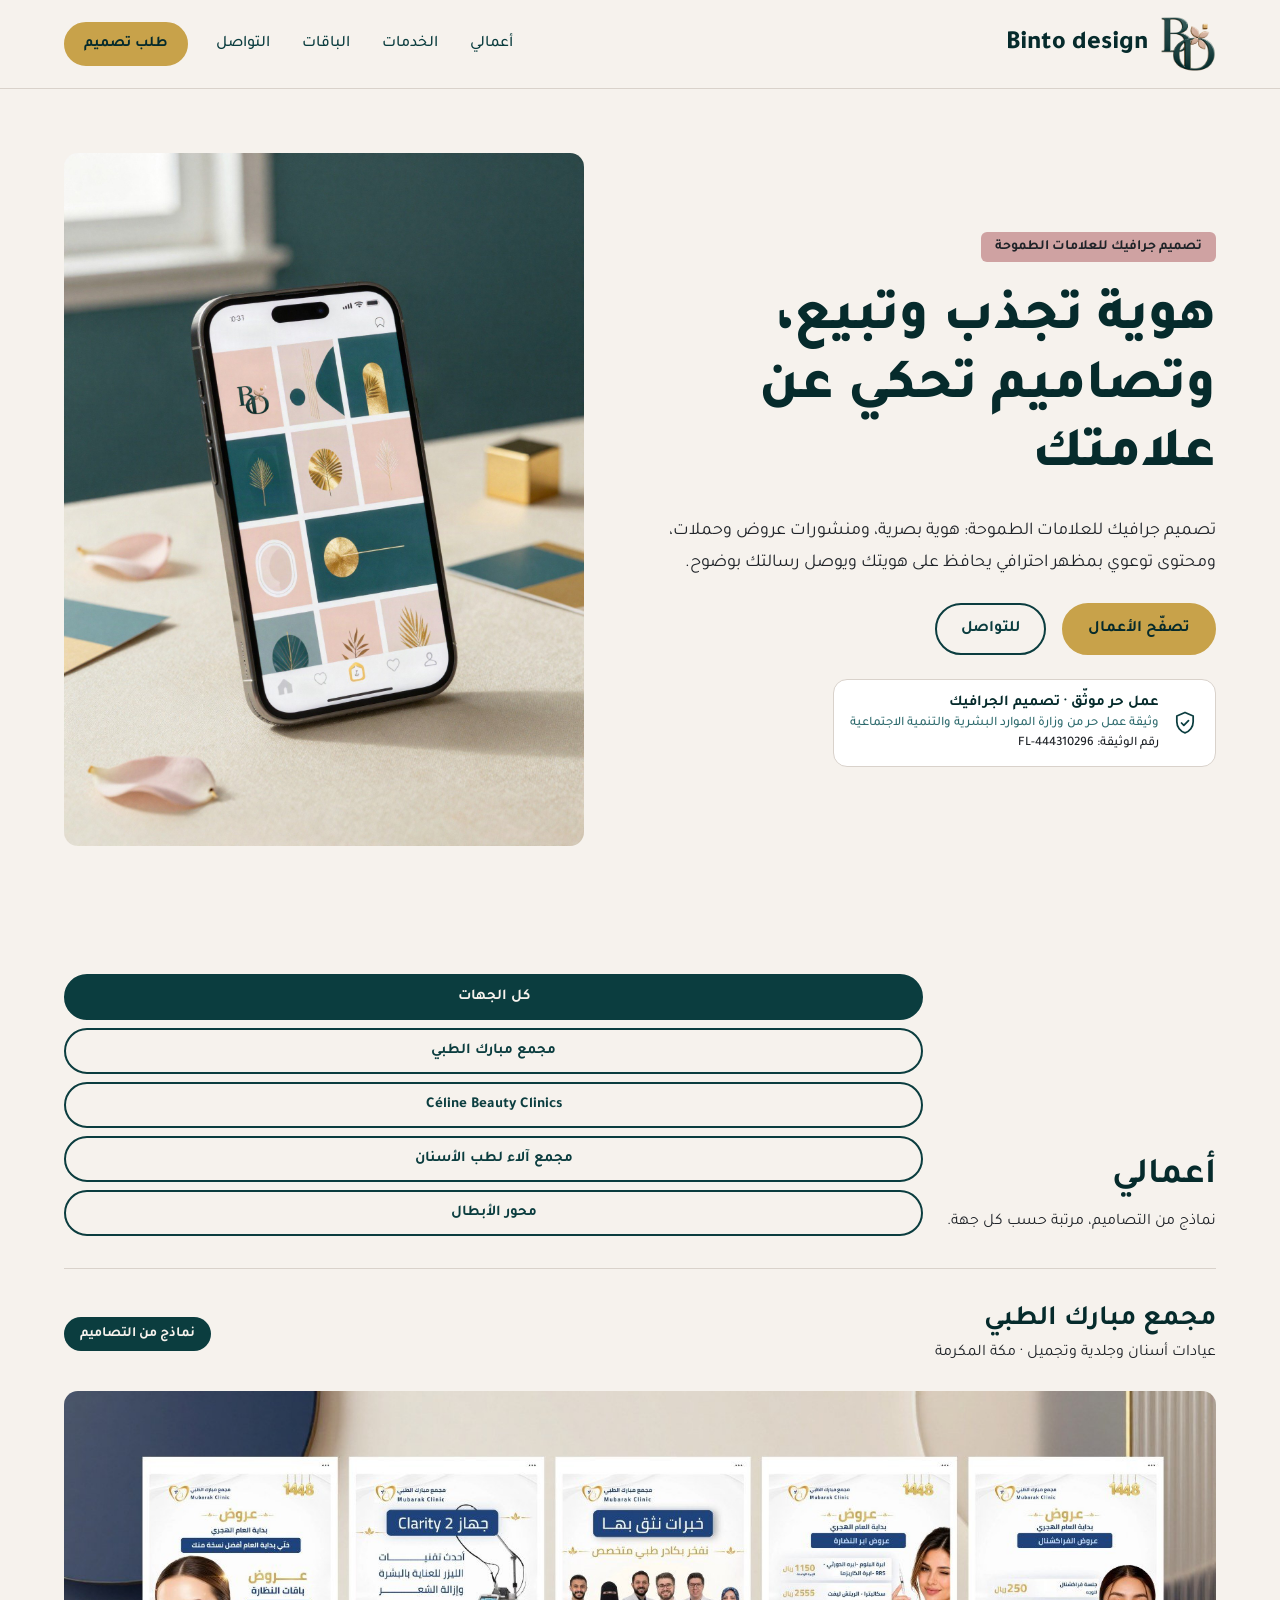
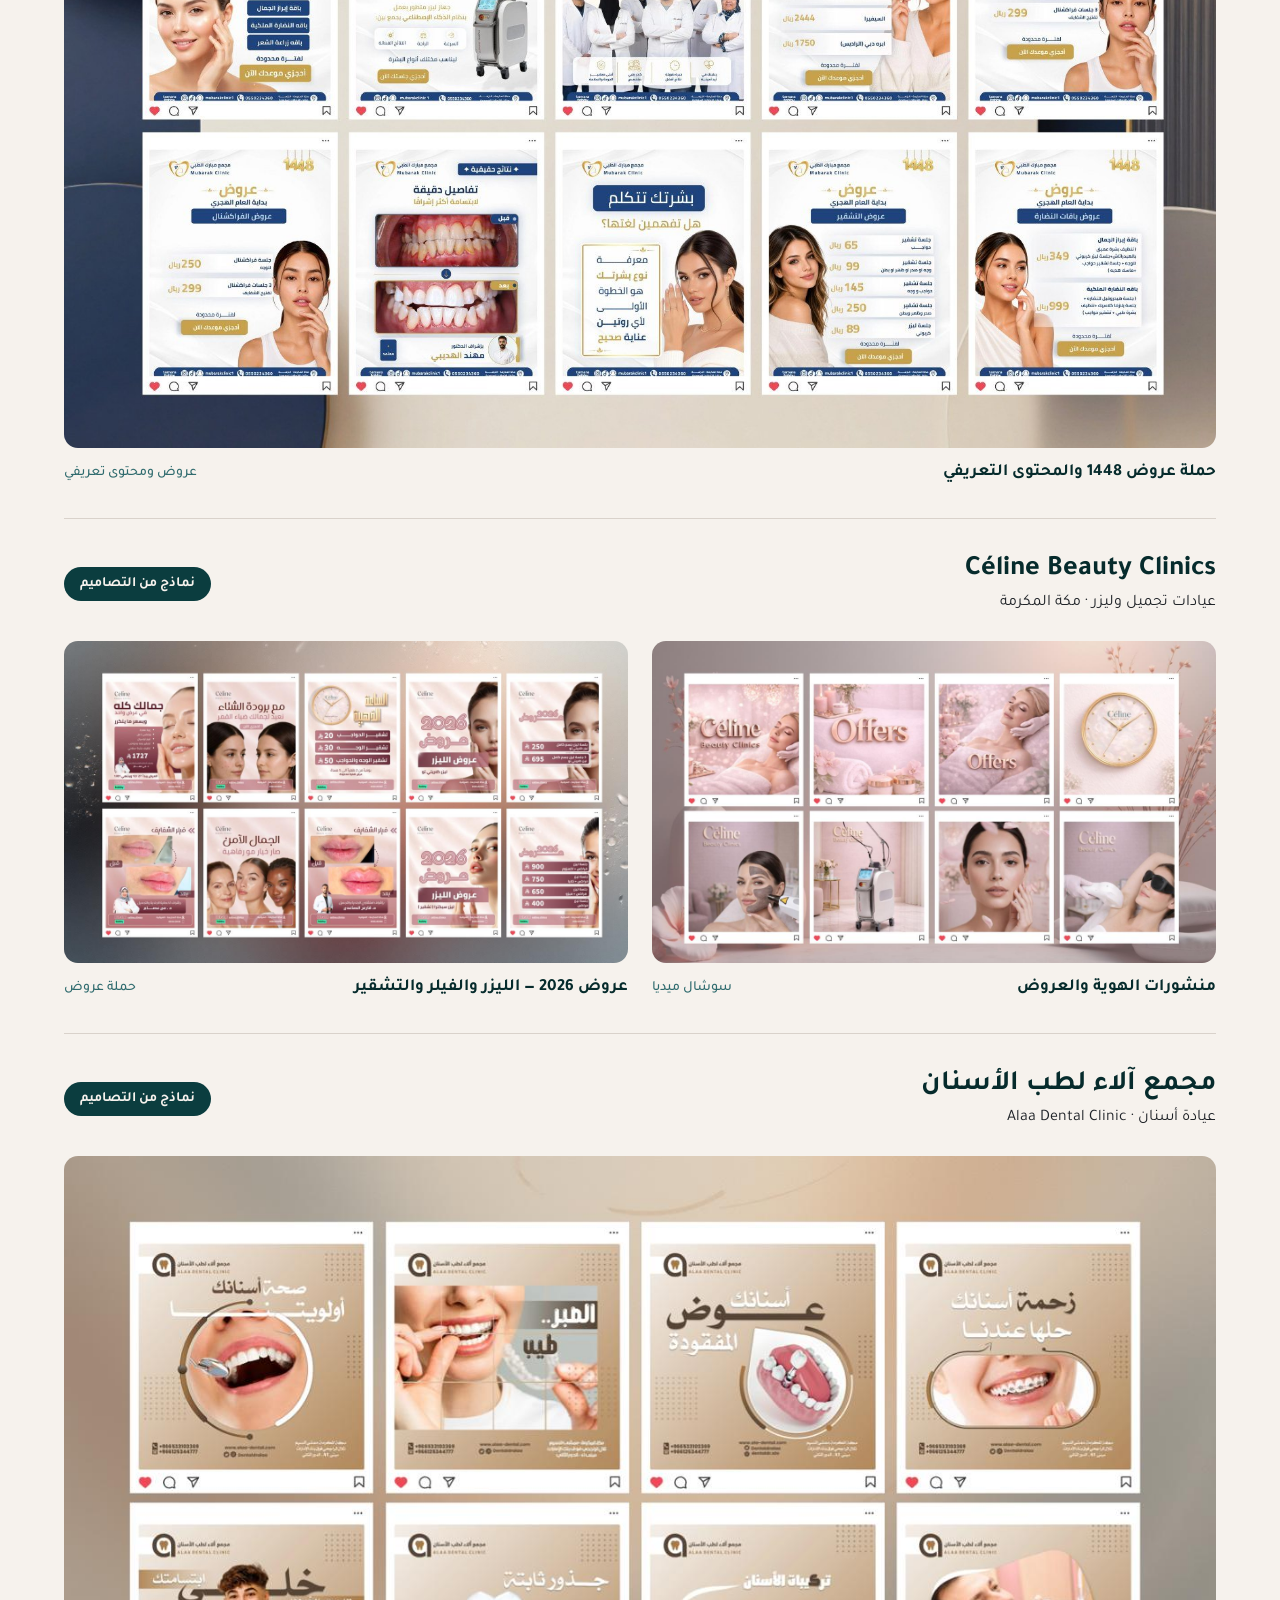
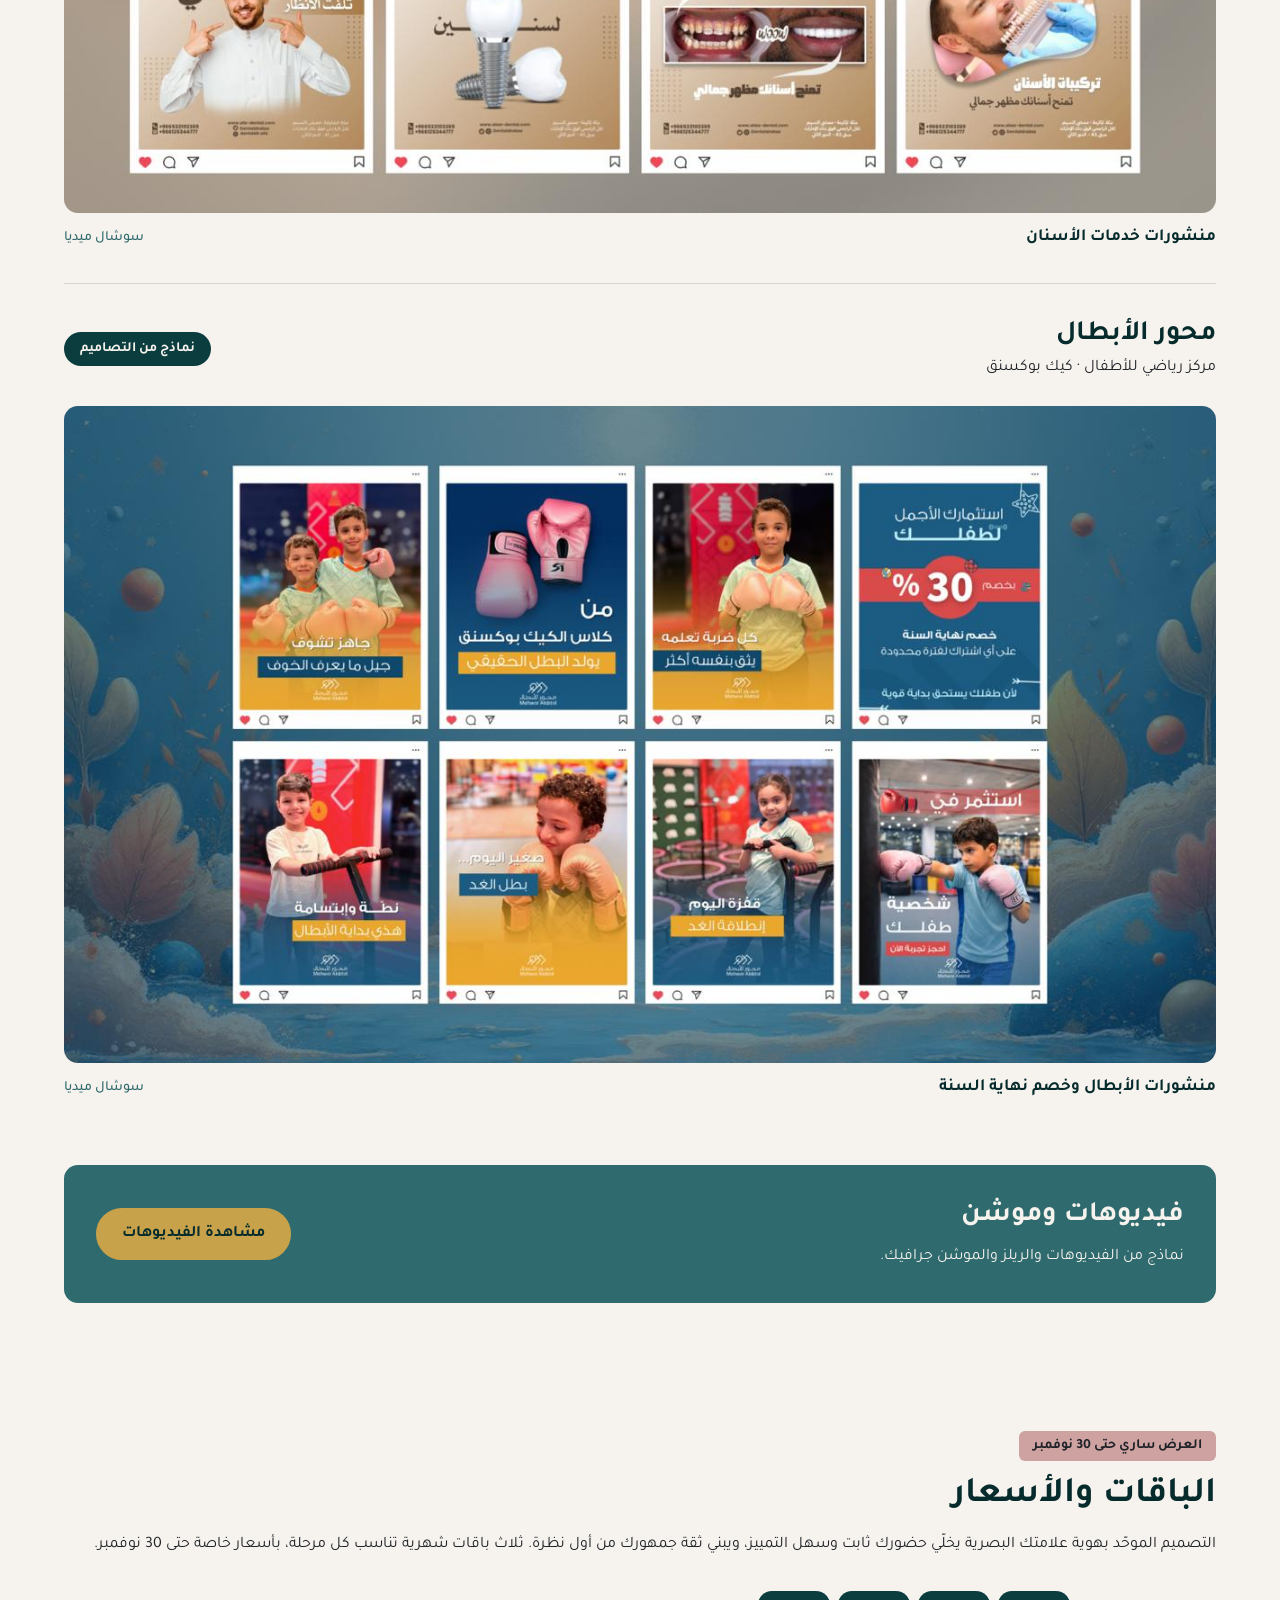
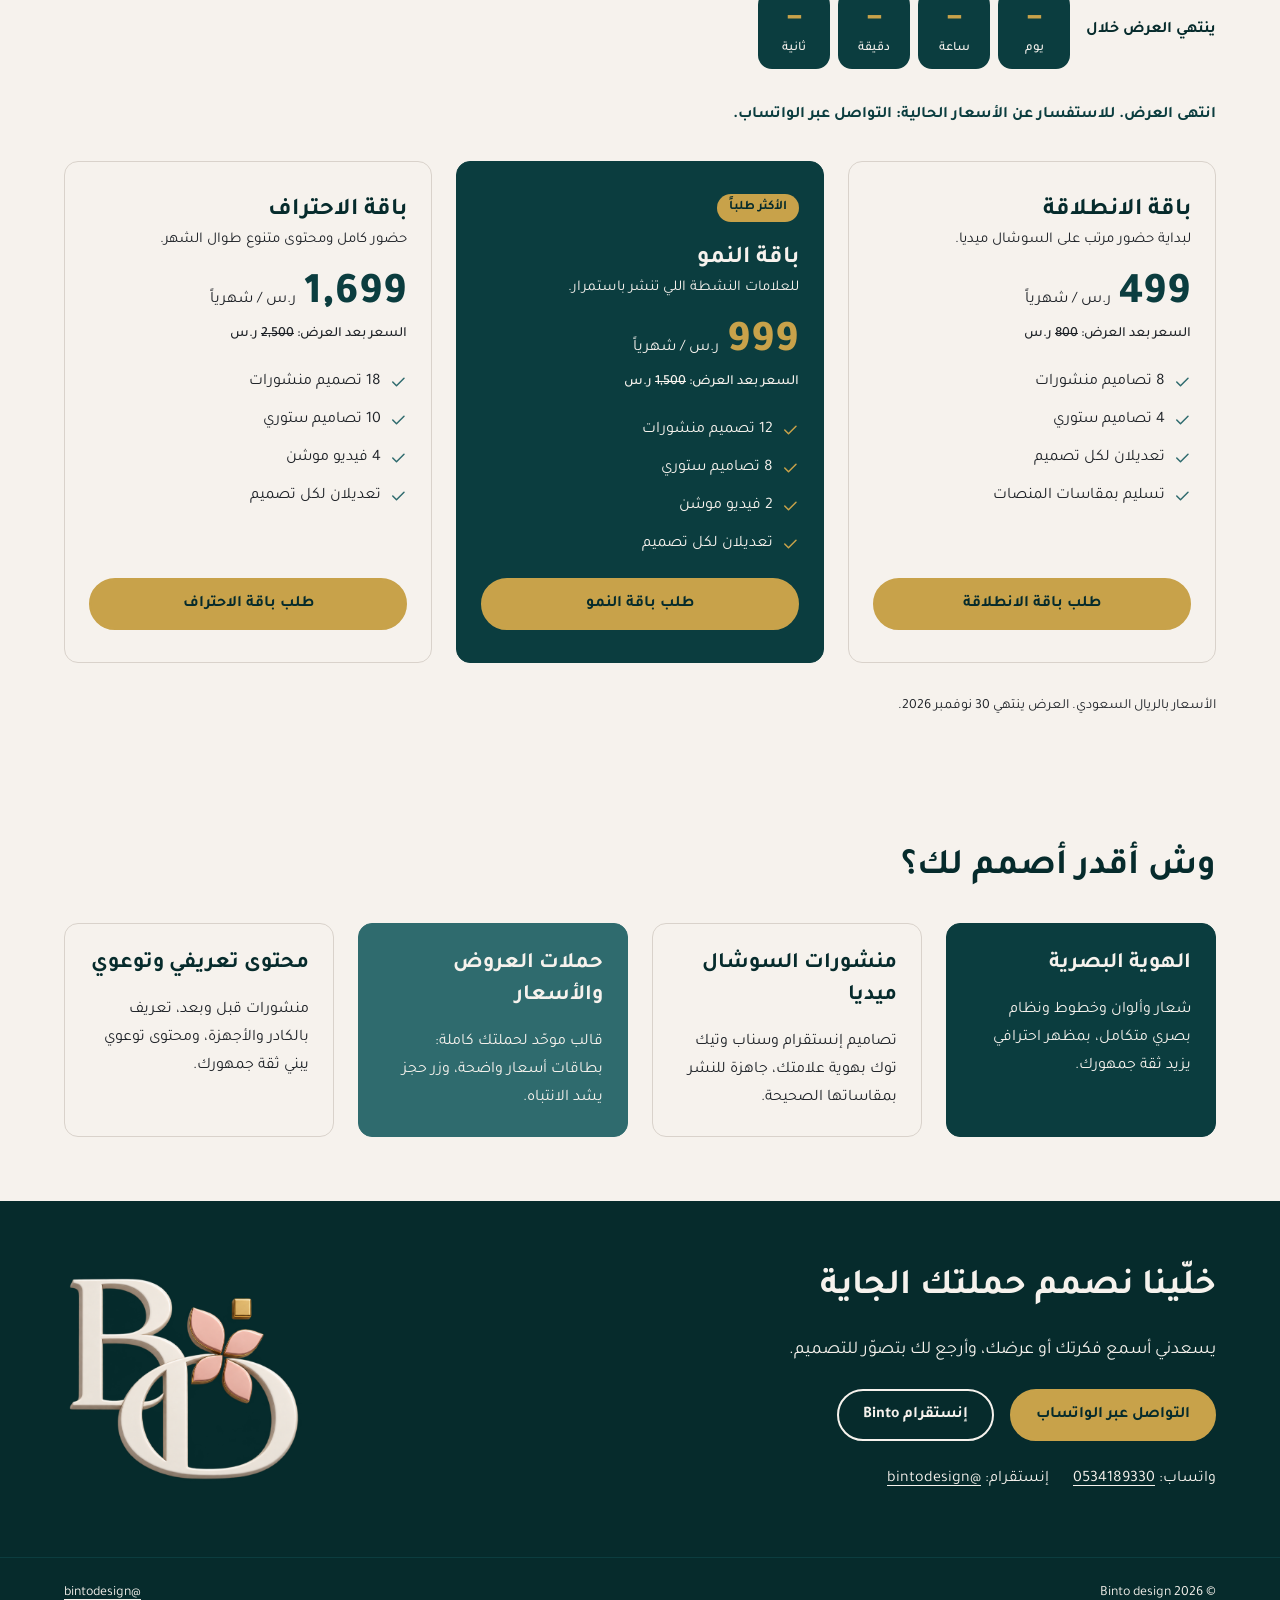
==== index.html @ 08f7d1f4 "SEO: robots.txt, sitemap.xml, structured business data Co-Authored-By: Claude Opus 5.5 <noreply@anth" ====
<!doctype html>
<html lang="ar" dir="rtl">
<head>
<meta charset="utf-8">
<meta name="viewport" content="width=device-width, initial-scale=1">
<title>Binto design — تصميم جرافيك للعلامات الطموحة</title>
<meta name="description" content="Binto design: هوية بصرية، منشورات سوشال ميديا، حملات عروض وفيديو موشن للعلامات الطموحة. باقات شهرية بأسعار خاصة.">
<meta property="og:title" content="Binto design — تصميم جرافيك للعلامات الطموحة">
<meta property="og:description" content="هوية تجذب وتبيع، وتصاميم تحكي عن علامتك.">
<meta property="og:image" content="https://bintodesign.netlify.app/images/hero.jpg">
<meta property="og:url" content="https://bintodesign.netlify.app/">
<meta name="twitter:card" content="summary_large_image">
<link rel="canonical" href="https://bintodesign.netlify.app/">
<meta property="og:type" content="website">
<meta name="theme-color" content="#0b3d3f">
<link rel="icon" type="image/png" href="images/favicon.png">
<link rel="preload" href="fonts/Tajawal-Bold.ttf" as="font" type="font/ttf" crossorigin>
<link rel="stylesheet" href="css/style.css">
<script type="application/ld+json">
{
  "@context": "https://schema.org",
  "@type": "ProfessionalService",
  "name": "Binto design",
  "description": "تصميم جرافيك للعلامات الطموحة: هوية بصرية، منشورات سوشال ميديا، حملات عروض وفيديو موشن.",
  "url": "https://bintodesign.netlify.app/",
  "logo": "https://bintodesign.netlify.app/images/logo-dark.png",
  "image": "https://bintodesign.netlify.app/images/hero.jpg",
  "telephone": "+966534189330",
  "areaServed": "SA",
  "sameAs": ["https://www.instagram.com/bintodesign/"]
}
</script>
<!-- Google Analytics -->
<script async src="https://www.googletagmanager.com/gtag/js?id=G-868R70M59M"></script>
<script>
  window.dataLayer = window.dataLayer || [];
  function gtag(){dataLayer.push(arguments);}
  gtag('js', new Date());
  gtag('config', 'G-868R70M59M');
</script>

</head>
<body>

<header class="header">
  <div class="wrap">
    <a class="brand" href="#top">
      <img src="images/logo-dark.png" alt="شعار Binto" width="56" height="56">
      <span>Binto design</span>
    </a>
    <nav class="nav" aria-label="القائمة الرئيسية">
      <a href="#work">أعمالي</a>
      <a href="#services">الخدمات</a>
      <a href="#packages">الباقات</a>
      <a href="#contact">التواصل</a>
      <a class="btn btn--gold btn--sm" href="#contact">طلب تصميم</a>
    </nav>
  </div>
</header>

<main>
  <section id="top" class="wrap hero">
    <div class="hero__text">
      <span class="chip">تصميم جرافيك للعلامات الطموحة</span>
      <h1>هوية تجذب وتبيع، وتصاميم تحكي عن علامتك</h1>
      <p>تصميم جرافيك للعلامات الطموحة: هوية بصرية، ومنشورات عروض وحملات، ومحتوى توعوي بمظهر احترافي يحافظ على هويتك ويوصل رسالتك بوضوح.</p>
      <div class="actions">
        <a class="btn btn--gold" href="#work">تصفّح الأعمال</a>
        <a class="btn btn--outline" href="#contact">للتواصل</a>
      </div>
      <div class="trust">
        <svg width="28" height="28" viewBox="0 0 24 24" fill="none" stroke="#0b3d3f" stroke-width="1.5" stroke-linecap="round" stroke-linejoin="round" aria-hidden="true"><path d="M12 3l7 3v5c0 4.5-3 8.3-7 9.5C8 19.3 5 15.5 5 11V6l7-3z"/><path d="M9 12l2 2 4-4"/></svg>
        <div>
          <strong>عمل حر موثّق · تصميم الجرافيك</strong>
          <small>وثيقة عمل حر من وزارة الموارد البشرية والتنمية الاجتماعية</small>
          <small class="ink">رقم الوثيقة: <span dir="ltr">FL-444310296</span></small>
        </div>
      </div>
    </div>
    <img class="hero__img" src="images/hero.jpg" alt="جوال يعرض شعار Binto وشبكة منشورات بألوان الهوية على طاولة كريمية مع بتلات وردية ومكعب ذهبي" width="1536" height="2048">
  </section>

  <section id="work" class="wrap section">
    <div class="work-head">
      <div>
        <h2 class="h2">أعمالي</h2>
        <p>نماذج من التصاميم، مرتبة حسب كل جهة.</p>
      </div>
      <div class="filters" role="group" aria-label="تصفية حسب الجهة">
        <button type="button" class="pill" data-filter="all" aria-pressed="true">كل الجهات</button>
        <button type="button" class="pill" data-filter="mubarak" aria-pressed="false">مجمع مبارك الطبي</button>
        <button type="button" class="pill" data-filter="celine" aria-pressed="false">Céline Beauty Clinics</button>
        <button type="button" class="pill" data-filter="alaa" aria-pressed="false">مجمع آلاء لطب الأسنان</button>
        <button type="button" class="pill" data-filter="mehwar" aria-pressed="false">محور الأبطال</button>
      </div>
    </div>

    <article class="client" data-client="mubarak">
      <div class="client__head">
        <div><h3>مجمع مبارك الطبي</h3><span>عيادات أسنان وجلدية وتجميل · مكة المكرمة</span></div>
        <span class="badge">نماذج من التصاميم</span>
      </div>
      <div class="boards">
        <figure><img src="images/work-mubarak.jpg" alt="حملة عروض 1448 والمحتوى التعريفي لمجمع مبارك الطبي" loading="lazy" width="1700" height="970"><figcaption><strong>حملة عروض 1448 والمحتوى التعريفي</strong><span>عروض ومحتوى تعريفي</span></figcaption></figure>
      </div>
    </article>

    <article class="client" data-client="celine">
      <div class="client__head">
        <div><h3>Céline Beauty Clinics</h3><span>عيادات تجميل وليزر · مكة المكرمة</span></div>
        <span class="badge">نماذج من التصاميم</span>
      </div>
      <div class="boards">
        <figure><img src="images/work-celine-brand.jpg" alt="منشورات الهوية والعروض لعيادات Céline" loading="lazy" width="1280" height="730"><figcaption><strong>منشورات الهوية والعروض</strong><span>سوشال ميديا</span></figcaption></figure>
        <figure><img src="images/work-celine-offers.jpg" alt="عروض 2026 لعيادات Céline: الليزر والفيلر والتشقير" loading="lazy" width="1280" height="730"><figcaption><strong>عروض 2026 — الليزر والفيلر والتشقير</strong><span>حملة عروض</span></figcaption></figure>
      </div>
    </article>

    <article class="client" data-client="alaa">
      <div class="client__head">
        <div><h3>مجمع آلاء لطب الأسنان</h3><span>عيادة أسنان · Alaa Dental Clinic</span></div>
        <span class="badge">نماذج من التصاميم</span>
      </div>
      <div class="boards">
        <figure><img src="images/work-alaa.jpg" alt="منشورات خدمات الأسنان لمجمع آلاء" loading="lazy" width="1280" height="730"><figcaption><strong>منشورات خدمات الأسنان</strong><span>سوشال ميديا</span></figcaption></figure>
      </div>
    </article>

    <article class="client" data-client="mehwar">
      <div class="client__head">
        <div><h3>محور الأبطال</h3><span>مركز رياضي للأطفال · كيك بوكسنق</span></div>
        <span class="badge">نماذج من التصاميم</span>
      </div>
      <div class="boards">
        <figure><img src="images/work-mehwar.jpg" alt="منشورات محور الأبطال وخصم نهاية السنة" loading="lazy" width="1280" height="730"><figcaption><strong>منشورات الأبطال وخصم نهاية السنة</strong><span>سوشال ميديا</span></figcaption></figure>
      </div>
    </article>
  </section>

  <section id="videos" class="wrap" style="padding-bottom: 64px;">
    <div class="videos on-dark">
      <div>
        <h2>فيديوهات وموشن</h2>
        <p>نماذج من الفيديوهات والريلز والموشن جرافيك.</p>
      </div>
      <a class="btn btn--gold" href="https://drive.google.com/drive/folders/1wZTfzkRVaO_IkWG4Zu9j4FS_bHQN-bGn?usp=sharing" target="_blank" rel="noopener">مشاهدة الفيديوهات</a>
    </div>
  </section>

  <section id="packages" class="wrap section">
    <div style="display: flex; flex-direction: column; gap: 12px;">
      <span class="chip">العرض ساري حتى 30 نوفمبر</span>
      <h2 class="h2">الباقات والأسعار</h2>
      <p>التصميم الموحّد بهوية علامتك البصرية يخلّي حضورك ثابت وسهل التمييز، ويبني ثقة جمهورك من أول نظرة. ثلاث باقات شهرية تناسب كل مرحلة، بأسعار خاصة حتى 30 نوفمبر.</p>
    </div>

    <div class="timer" id="offer-timer" role="timer" aria-label="الوقت المتبقي على نهاية العرض">
      <span>ينتهي العرض خلال</span>
      <div class="timer__boxes">
        <div class="timer__box"><b data-unit="d">–</b><span>يوم</span></div>
        <div class="timer__box"><b data-unit="h">–</b><span>ساعة</span></div>
        <div class="timer__box"><b data-unit="m">–</b><span>دقيقة</span></div>
        <div class="timer__box"><b data-unit="s">–</b><span>ثانية</span></div>
      </div>
    </div>
    <p class="offer-over" id="offer-over" hidden>انتهى العرض. للاستفسار عن الأسعار الحالية: التواصل عبر الواتساب.</p>

    <div class="plans">
      <article class="plan">
        <div><h3>باقة الانطلاقة</h3><p class="plan__desc">لبداية حضور مرتب على السوشال ميديا.</p></div>
        <div>
          <div class="plan__price"><b>499</b><span>ر.س / شهرياً</span></div>
          <span class="plan__after">السعر بعد العرض: <s>800</s> ر.س</span>
        </div>
        <ul>
          <li><svg width="18" height="18" viewBox="0 0 24 24" fill="none" stroke-width="2" stroke-linecap="round" stroke-linejoin="round" aria-hidden="true"><path d="M5 12l5 5L20 7"/></svg><span>8 تصاميم منشورات</span></li>
          <li><svg width="18" height="18" viewBox="0 0 24 24" fill="none" stroke-width="2" stroke-linecap="round" stroke-linejoin="round" aria-hidden="true"><path d="M5 12l5 5L20 7"/></svg><span>4 تصاميم ستوري</span></li>
          <li><svg width="18" height="18" viewBox="0 0 24 24" fill="none" stroke-width="2" stroke-linecap="round" stroke-linejoin="round" aria-hidden="true"><path d="M5 12l5 5L20 7"/></svg><span>تعديلان لكل تصميم</span></li>
          <li><svg width="18" height="18" viewBox="0 0 24 24" fill="none" stroke-width="2" stroke-linecap="round" stroke-linejoin="round" aria-hidden="true"><path d="M5 12l5 5L20 7"/></svg><span>تسليم بمقاسات المنصات</span></li>
        </ul>
        <a class="btn btn--gold" href="https://wa.me/966534189330?text=%D9%85%D8%B1%D8%AD%D8%A8%D8%A7%D9%8B%D8%8C%20%D8%A3%D8%B1%D8%BA%D8%A8%20%D9%81%D9%8A%20%D8%A8%D8%A7%D9%82%D8%A9%20%D8%A7%D9%84%D8%A7%D9%86%D8%B7%D9%84%D8%A7%D9%82%D8%A9%20%D9%85%D9%86%20Binto%20design" target="_blank" rel="noopener">طلب باقة الانطلاقة</a>
      </article>

      <article class="plan plan--featured on-dark">
        <span class="plan__badge">الأكثر طلباً</span>
        <div><h3>باقة النمو</h3><p class="plan__desc">للعلامات النشطة اللي تنشر باستمرار.</p></div>
        <div>
          <div class="plan__price"><b>999</b><span>ر.س / شهرياً</span></div>
          <span class="plan__after">السعر بعد العرض: <s>1,500</s> ر.س</span>
        </div>
        <ul>
          <li><svg width="18" height="18" viewBox="0 0 24 24" fill="none" stroke-width="2" stroke-linecap="round" stroke-linejoin="round" aria-hidden="true"><path d="M5 12l5 5L20 7"/></svg><span>12 تصميم منشورات</span></li>
          <li><svg width="18" height="18" viewBox="0 0 24 24" fill="none" stroke-width="2" stroke-linecap="round" stroke-linejoin="round" aria-hidden="true"><path d="M5 12l5 5L20 7"/></svg><span>8 تصاميم ستوري</span></li>
          <li><svg width="18" height="18" viewBox="0 0 24 24" fill="none" stroke-width="2" stroke-linecap="round" stroke-linejoin="round" aria-hidden="true"><path d="M5 12l5 5L20 7"/></svg><span>2 فيديو موشن</span></li>
          <li><svg width="18" height="18" viewBox="0 0 24 24" fill="none" stroke-width="2" stroke-linecap="round" stroke-linejoin="round" aria-hidden="true"><path d="M5 12l5 5L20 7"/></svg><span>تعديلان لكل تصميم</span></li>
        </ul>
        <a class="btn btn--gold" href="https://wa.me/966534189330?text=%D9%85%D8%B1%D8%AD%D8%A8%D8%A7%D9%8B%D8%8C%20%D8%A3%D8%B1%D8%BA%D8%A8%20%D9%81%D9%8A%20%D8%A8%D8%A7%D9%82%D8%A9%20%D8%A7%D9%84%D9%86%D9%85%D9%88%20%D9%85%D9%86%20Binto%20design" target="_blank" rel="noopener">طلب باقة النمو</a>
      </article>

      <article class="plan">
        <div><h3>باقة الاحتراف</h3><p class="plan__desc">حضور كامل ومحتوى متنوع طوال الشهر.</p></div>
        <div>
          <div class="plan__price"><b>1,699</b><span>ر.س / شهرياً</span></div>
          <span class="plan__after">السعر بعد العرض: <s>2,500</s> ر.س</span>
        </div>
        <ul>
          <li><svg width="18" height="18" viewBox="0 0 24 24" fill="none" stroke-width="2" stroke-linecap="round" stroke-linejoin="round" aria-hidden="true"><path d="M5 12l5 5L20 7"/></svg><span>18 تصميم منشورات</span></li>
          <li><svg width="18" height="18" viewBox="0 0 24 24" fill="none" stroke-width="2" stroke-linecap="round" stroke-linejoin="round" aria-hidden="true"><path d="M5 12l5 5L20 7"/></svg><span>10 تصاميم ستوري</span></li>
          <li><svg width="18" height="18" viewBox="0 0 24 24" fill="none" stroke-width="2" stroke-linecap="round" stroke-linejoin="round" aria-hidden="true"><path d="M5 12l5 5L20 7"/></svg><span>4 فيديو موشن</span></li>
          <li><svg width="18" height="18" viewBox="0 0 24 24" fill="none" stroke-width="2" stroke-linecap="round" stroke-linejoin="round" aria-hidden="true"><path d="M5 12l5 5L20 7"/></svg><span>تعديلان لكل تصميم</span></li>
        </ul>
        <a class="btn btn--gold" href="https://wa.me/966534189330?text=%D9%85%D8%B1%D8%AD%D8%A8%D8%A7%D9%8B%D8%8C%20%D8%A3%D8%B1%D8%BA%D8%A8%20%D9%81%D9%8A%20%D8%A8%D8%A7%D9%82%D8%A9%20%D8%A7%D9%84%D8%A7%D8%AD%D8%AA%D8%B1%D8%A7%D9%81%20%D9%85%D9%86%20Binto%20design" target="_blank" rel="noopener">طلب باقة الاحتراف</a>
      </article>
    </div>
    <p class="note">الأسعار بالريال السعودي. العرض ينتهي 30 نوفمبر 2026.</p>
  </section>

  <section id="services" class="wrap section">
    <h2 class="h2">وش أقدر أصمم لك؟</h2>
    <div class="services">
      <div class="card card--primary"><h3>الهوية البصرية</h3><p>شعار وألوان وخطوط ونظام بصري متكامل، بمظهر احترافي يزيد ثقة جمهورك.</p></div>
      <div class="card"><h3>منشورات السوشال ميديا</h3><p>تصاميم إنستقرام وسناب وتيك توك بهوية علامتك، جاهزة للنشر بمقاساتها الصحيحة.</p></div>
      <div class="card card--teal"><h3>حملات العروض والأسعار</h3><p>قالب موحّد لحملتك كاملة: بطاقات أسعار واضحة، وزر حجز يشد الانتباه.</p></div>
      <div class="card"><h3>محتوى تعريفي وتوعوي</h3><p>منشورات قبل وبعد، تعريف بالكادر والأجهزة، ومحتوى توعوي يبني ثقة جمهورك.</p></div>
    </div>
  </section>
</main>

<section id="contact" class="contact on-dark">
  <div class="wrap">
    <div class="contact__text">
      <h2 class="h2">خلّينا نصمم حملتك الجاية</h2>
      <p>يسعدني أسمع فكرتك أو عرضك، وأرجع لك بتصوّر للتصميم.</p>
      <div class="actions">
        <a class="btn btn--gold" href="https://wa.me/966534189330" target="_blank" rel="noopener">التواصل عبر الواتساب</a>
        <a class="btn btn--outline" href="https://www.instagram.com/bintodesign/" target="_blank" rel="noopener">إنستقرام Binto</a>
      </div>
      <div class="contact__links">
        <span>واتساب: <a href="https://wa.me/966534189330" dir="ltr">0534189330</a></span>
        <span>إنستقرام: <a href="https://www.instagram.com/bintodesign/">@bintodesign</a></span>
      </div>
    </div>
    <img class="contact__logo" src="images/logo-light.png" alt="شعار Binto" loading="lazy" width="669" height="590">
  </div>
</section>

<footer class="footer">
  <div class="wrap">
    <span>© 2026 Binto design</span>
    <a href="https://www.instagram.com/bintodesign/">@bintodesign</a>
  </div>
</footer>

<script src="js/main.js"></script>
</body>
</html>
---- css/style.css ----
/* Binto design — ألوان وقيم من نظام Binto */
@font-face { font-family: "Tajawal"; src: url("../fonts/Tajawal-Regular.ttf") format("truetype"); font-weight: 400; font-display: swap; }
@font-face { font-family: "Tajawal"; src: url("../fonts/Tajawal-Medium.ttf") format("truetype"); font-weight: 500; font-display: swap; }
@font-face { font-family: "Tajawal"; src: url("../fonts/Tajawal-Bold.ttf") format("truetype"); font-weight: 700; font-display: swap; }
@font-face { font-family: "Tajawal"; src: url("../fonts/Tajawal-ExtraBold.ttf") format("truetype"); font-weight: 800; font-display: swap; }

:root {
  --primary: #0b3d3f;
  --primary-deep: #062b2c;
  --teal-block: #2f6b6e;
  --gold: #c8a24a;
  --blush: #cfa2a2;
  --surface: #f6f2ed;
  --ink: #1f2328;
  --line: #d9d2cb;
  --radius-sm: 6px;
  --radius-md: 14px;
  --radius-pill: 999px;
}

* { box-sizing: border-box; }
html { scroll-behavior: smooth; }
body { margin: 0; background: var(--surface); color: var(--ink); font-family: "Tajawal", system-ui, sans-serif; font-size: 16px; line-height: 28px; }
img { max-width: 100%; height: auto; display: block; }
a { color: var(--primary); }
a:hover { color: var(--primary-deep); }
h1, h2, h3, p { margin: 0; }

.wrap { max-width: 1200px; margin: 0 auto; padding-inline: 24px; }
.section { padding-block: 64px; display: flex; flex-direction: column; gap: 32px; }
.h2 { font-size: 36px; line-height: 46px; font-weight: 700; color: var(--primary-deep); }
.chip { align-self: flex-start; background: var(--blush); color: var(--ink); font-size: 14px; font-weight: 700; line-height: 22px; padding: 4px 14px; border-radius: var(--radius-sm); }

/* أزرار */
.btn { display: inline-flex; align-items: center; justify-content: center; min-height: 48px; padding: 12px 24px; border-radius: var(--radius-pill); border: 2px solid transparent; font-family: inherit; font-size: 16px; line-height: 24px; font-weight: 700; text-decoration: none; cursor: pointer; transition: filter .15s, background-color .15s, color .15s; }
.btn:focus-visible { outline: 2px solid var(--primary); outline-offset: 2px; }
.btn--sm { min-height: 44px; padding: 8px 18px; font-size: 15px; }
.btn--gold { background: var(--gold); color: var(--primary-deep); border-color: var(--gold); }
.btn--gold:hover { filter: brightness(.94); color: var(--primary-deep); }
.btn--outline { background: transparent; color: var(--primary); border-color: var(--primary); }
.btn--outline:hover { background: var(--primary); color: var(--surface); }
.on-dark .btn:focus-visible { outline-color: var(--surface); }
.on-dark .btn--outline { color: var(--surface); border-color: var(--surface); }
.on-dark .btn--outline:hover { background: var(--surface); color: var(--primary); }

/* الهيدر */
.header { border-bottom: 1px solid var(--line); }
.header .wrap { padding-block: 16px; display: flex; flex-wrap: wrap; align-items: center; justify-content: space-between; gap: 16px; }
.brand { display: flex; align-items: center; gap: 12px; text-decoration: none; }
.brand img { height: 56px; width: auto; }
.brand span { font-size: 26px; font-weight: 800; color: var(--primary-deep); }
.nav { display: flex; flex-wrap: wrap; align-items: center; gap: 8px 24px; }
.nav a:not(.btn) { color: var(--primary); text-decoration: none; font-weight: 500; padding: 10px 4px; }
.nav a:not(.btn):hover { text-decoration: underline; text-underline-offset: 6px; }

/* الواجهة */
.hero { padding-block: 64px; display: flex; flex-wrap: wrap; align-items: center; gap: 48px; }
.hero__text { flex: 1 1 440px; min-width: 0; display: flex; flex-direction: column; gap: 24px; }
.hero h1 { font-size: clamp(36px, 6vw, 56px); line-height: 1.22; font-weight: 800; color: var(--primary-deep); }
.hero p { font-size: 18px; line-height: 32px; max-width: 560px; }
.hero__img { flex: 1 1 400px; min-width: 0; max-width: 520px; width: 100%; aspect-ratio: 3 / 4; object-fit: cover; border-radius: var(--radius-md); }
.actions { display: flex; flex-wrap: wrap; gap: 16px; }
.trust { align-self: flex-start; display: flex; align-items: center; gap: 12px; padding: 12px 16px; border: 1px solid var(--line); border-radius: var(--radius-md); background: #fff; }
.trust div { display: flex; flex-direction: column; }
.trust strong { font-size: 15px; line-height: 22px; color: var(--primary-deep); }
.trust small { font-size: 13px; line-height: 20px; font-weight: 500; color: var(--teal-block); }
.trust small.ink { color: var(--ink); }

/* الأعمال */
.work-head { display: flex; flex-wrap: wrap; align-items: flex-end; justify-content: space-between; gap: 24px; }
.work-head > div { display: flex; flex-direction: column; gap: 8px; }
.filters { flex: 1 1 420px; display: flex; flex-wrap: wrap; justify-content: flex-end; gap: 8px; }
@media (max-width: 600px) { .filters { justify-content: flex-start; } }
.pill { font-family: inherit; font-size: 15px; font-weight: 700; line-height: 22px; min-height: 44px; padding: 10px 20px; border-radius: var(--radius-pill); border: 2px solid var(--primary); background: transparent; color: var(--primary); cursor: pointer; }
.pill[aria-pressed="true"] { background: var(--primary); color: var(--surface); }
.pill:focus-visible { outline: 2px solid var(--primary); outline-offset: 2px; }
.client { display: flex; flex-direction: column; gap: 24px; padding-top: 32px; border-top: 1px solid var(--line); }
.client[hidden] { display: none; }
.client__head { display: flex; flex-wrap: wrap; align-items: center; justify-content: space-between; gap: 16px; }
.client__head h3 { font-size: 28px; line-height: 38px; font-weight: 700; color: var(--primary-deep); }
.client__head .badge { background: var(--primary); color: var(--surface); font-size: 14px; font-weight: 700; line-height: 22px; padding: 6px 16px; border-radius: var(--radius-pill); }
.boards { display: grid; grid-template-columns: repeat(auto-fit, minmax(min(100%, 480px), 1fr)); gap: 24px; }
.boards figure { margin: 0; display: flex; flex-direction: column; gap: 12px; }
.boards img { width: 100%; aspect-ratio: 1280 / 730; object-fit: cover; border-radius: var(--radius-md); background: var(--line); }
.boards figcaption { display: flex; flex-wrap: wrap; align-items: baseline; justify-content: space-between; gap: 8px; }
.boards figcaption strong { font-size: 17px; line-height: 26px; color: var(--primary-deep); }
.boards figcaption span { font-size: 14px; line-height: 22px; font-weight: 500; color: var(--teal-block); }

/* الفيديوهات */
.videos { display: flex; flex-wrap: wrap; align-items: center; justify-content: space-between; gap: 24px; padding: 32px; border-radius: var(--radius-md); background: var(--teal-block); color: var(--surface); }
.videos > div { flex: 1 1 360px; min-width: 0; display: flex; flex-direction: column; gap: 8px; }
.videos h2 { font-size: 28px; line-height: 38px; font-weight: 700; color: var(--surface); }

/* الباقات */
.timer { display: flex; flex-wrap: wrap; align-items: center; gap: 16px; }
.timer > span { font-weight: 700; color: var(--primary-deep); }
.timer__boxes { display: flex; gap: 8px; }
.timer__box { min-width: 72px; padding: 10px 8px; border-radius: var(--radius-md); background: var(--primary); display: flex; flex-direction: column; align-items: center; gap: 2px; }
.timer__box b { font-size: 32px; line-height: 36px; font-weight: 800; color: var(--gold); font-variant-numeric: tabular-nums; }
.timer__box span { font-size: 13px; line-height: 20px; font-weight: 500; color: var(--surface); }
.offer-over { font-weight: 700; color: var(--primary); }
.plans { display: grid; grid-template-columns: repeat(auto-fit, minmax(280px, 1fr)); gap: 24px; }
.plan { display: flex; flex-direction: column; gap: 20px; padding: 32px 24px; border-radius: var(--radius-md); background: var(--surface); border: 1px solid var(--line); }
.plan h3 { font-size: 24px; line-height: 34px; font-weight: 700; color: var(--primary-deep); }
.plan__desc { font-size: 15px; line-height: 24px; }
.plan__price { display: flex; align-items: baseline; gap: 8px; }
.plan__price b { font-size: 44px; line-height: 48px; font-weight: 800; color: var(--primary); }
.plan__after { font-size: 14px; line-height: 22px; font-weight: 500; }
.plan__after s { text-decoration-thickness: 1px; }
.plan ul { margin: 0; padding: 0; list-style: none; display: flex; flex-direction: column; gap: 10px; flex-grow: 1; }
.plan li { display: flex; gap: 8px; align-items: flex-start; }
.plan li svg { flex: none; margin-top: 5px; stroke: var(--teal-block); }
.plan--featured { background: var(--primary); color: var(--surface); border-color: var(--primary); }
.plan--featured h3 { color: var(--surface); }
.plan--featured .plan__price b { color: var(--gold); }
.plan--featured li svg { stroke: var(--gold); }
.plan__badge { align-self: flex-start; background: var(--gold); color: var(--primary-deep); font-size: 13px; font-weight: 700; line-height: 20px; padding: 4px 12px; border-radius: var(--radius-pill); }
.note { font-size: 14px; line-height: 22px; }

/* الخدمات */
.services { display: grid; grid-template-columns: repeat(auto-fit, minmax(260px, 1fr)); gap: 24px; }
.card { border-radius: var(--radius-md); padding: 24px; display: flex; flex-direction: column; gap: 16px; background: var(--surface); border: 1px solid var(--line); }
.card h3 { font-size: 22px; line-height: 32px; font-weight: 700; color: var(--primary-deep); }
.card--primary { background: var(--primary); border-color: var(--primary); color: var(--surface); }
.card--teal { background: var(--teal-block); border-color: var(--teal-block); color: var(--surface); }
.card--primary h3, .card--teal h3 { color: var(--surface); }

/* التواصل والتذييل */
.contact { background: var(--primary-deep); color: var(--surface); }
.contact .wrap { padding-block: 64px; display: flex; flex-wrap: wrap; align-items: center; justify-content: space-between; gap: 48px; }
.contact__text { flex: 1 1 480px; min-width: 0; display: flex; flex-direction: column; gap: 24px; }
.contact h2 { color: var(--surface); }
.contact p { font-size: 18px; line-height: 30px; }
.contact__links { display: flex; flex-wrap: wrap; gap: 8px 24px; }
.contact a:not(.btn), .footer a { color: var(--surface); text-underline-offset: 4px; }
.contact__logo { width: 240px; max-width: 60%; height: auto; }
.footer { background: var(--primary-deep); border-top: 1px solid var(--primary); color: var(--surface); font-size: 14px; line-height: 22px; }
.footer .wrap { padding-block: 24px; display: flex; flex-wrap: wrap; justify-content: space-between; gap: 16px; }

@media (max-width: 600px) {
  .section, .hero, .contact .wrap { padding-block: 48px; }
  .h2 { font-size: 30px; line-height: 40px; }
  .timer__box { min-width: 64px; }
  .brand img { height: 44px; }
}
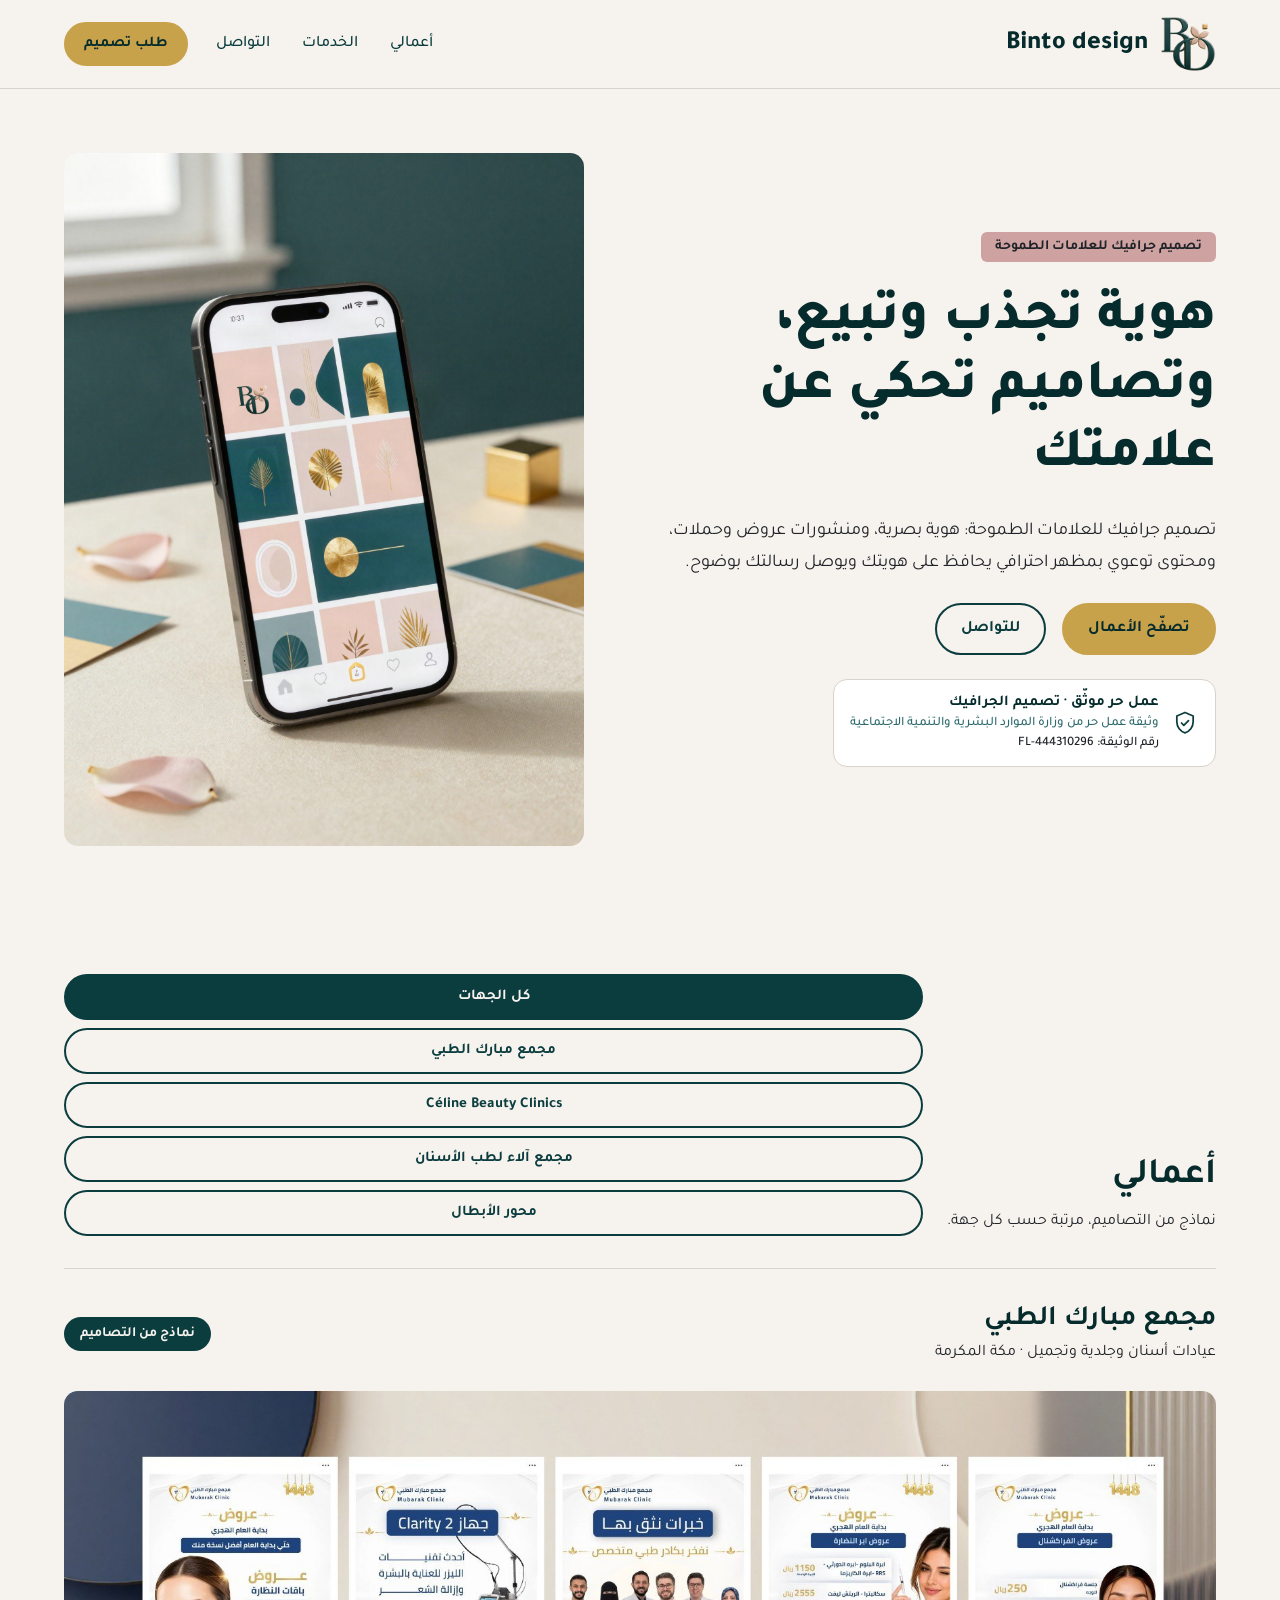
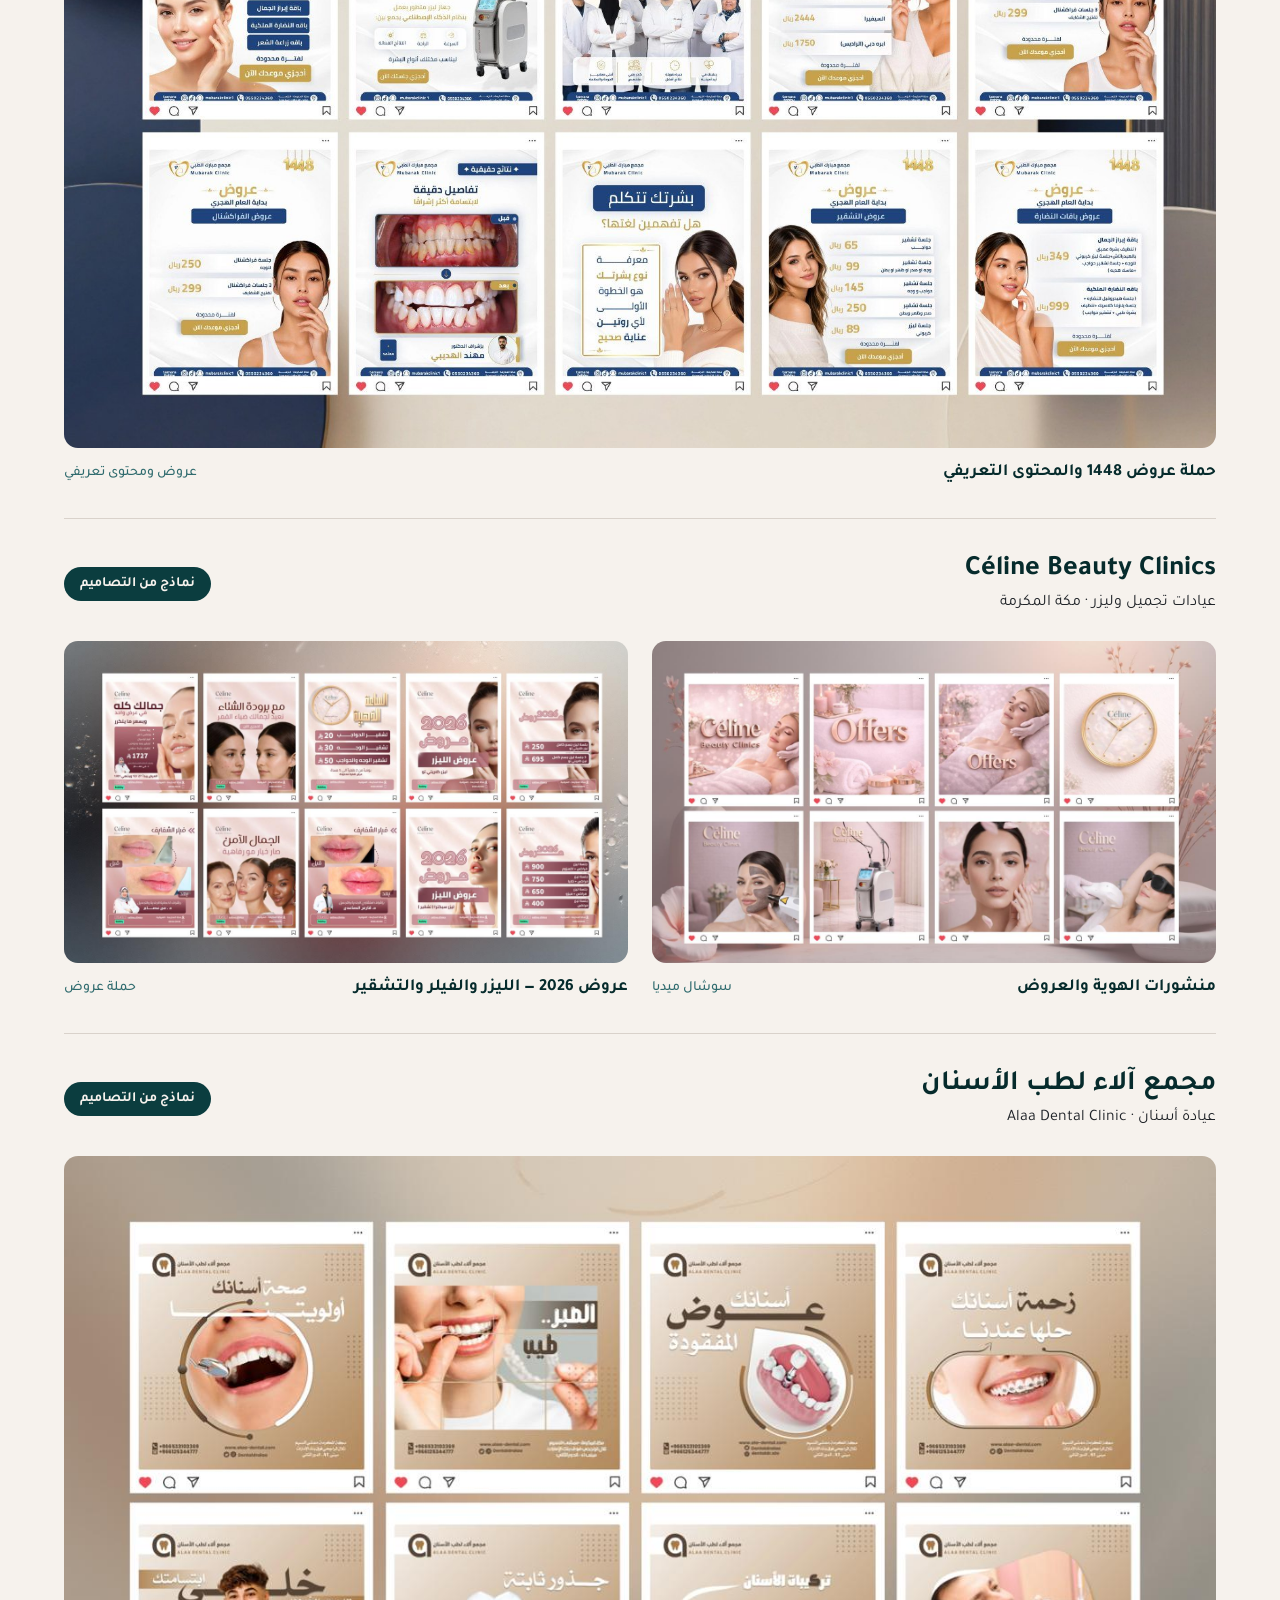
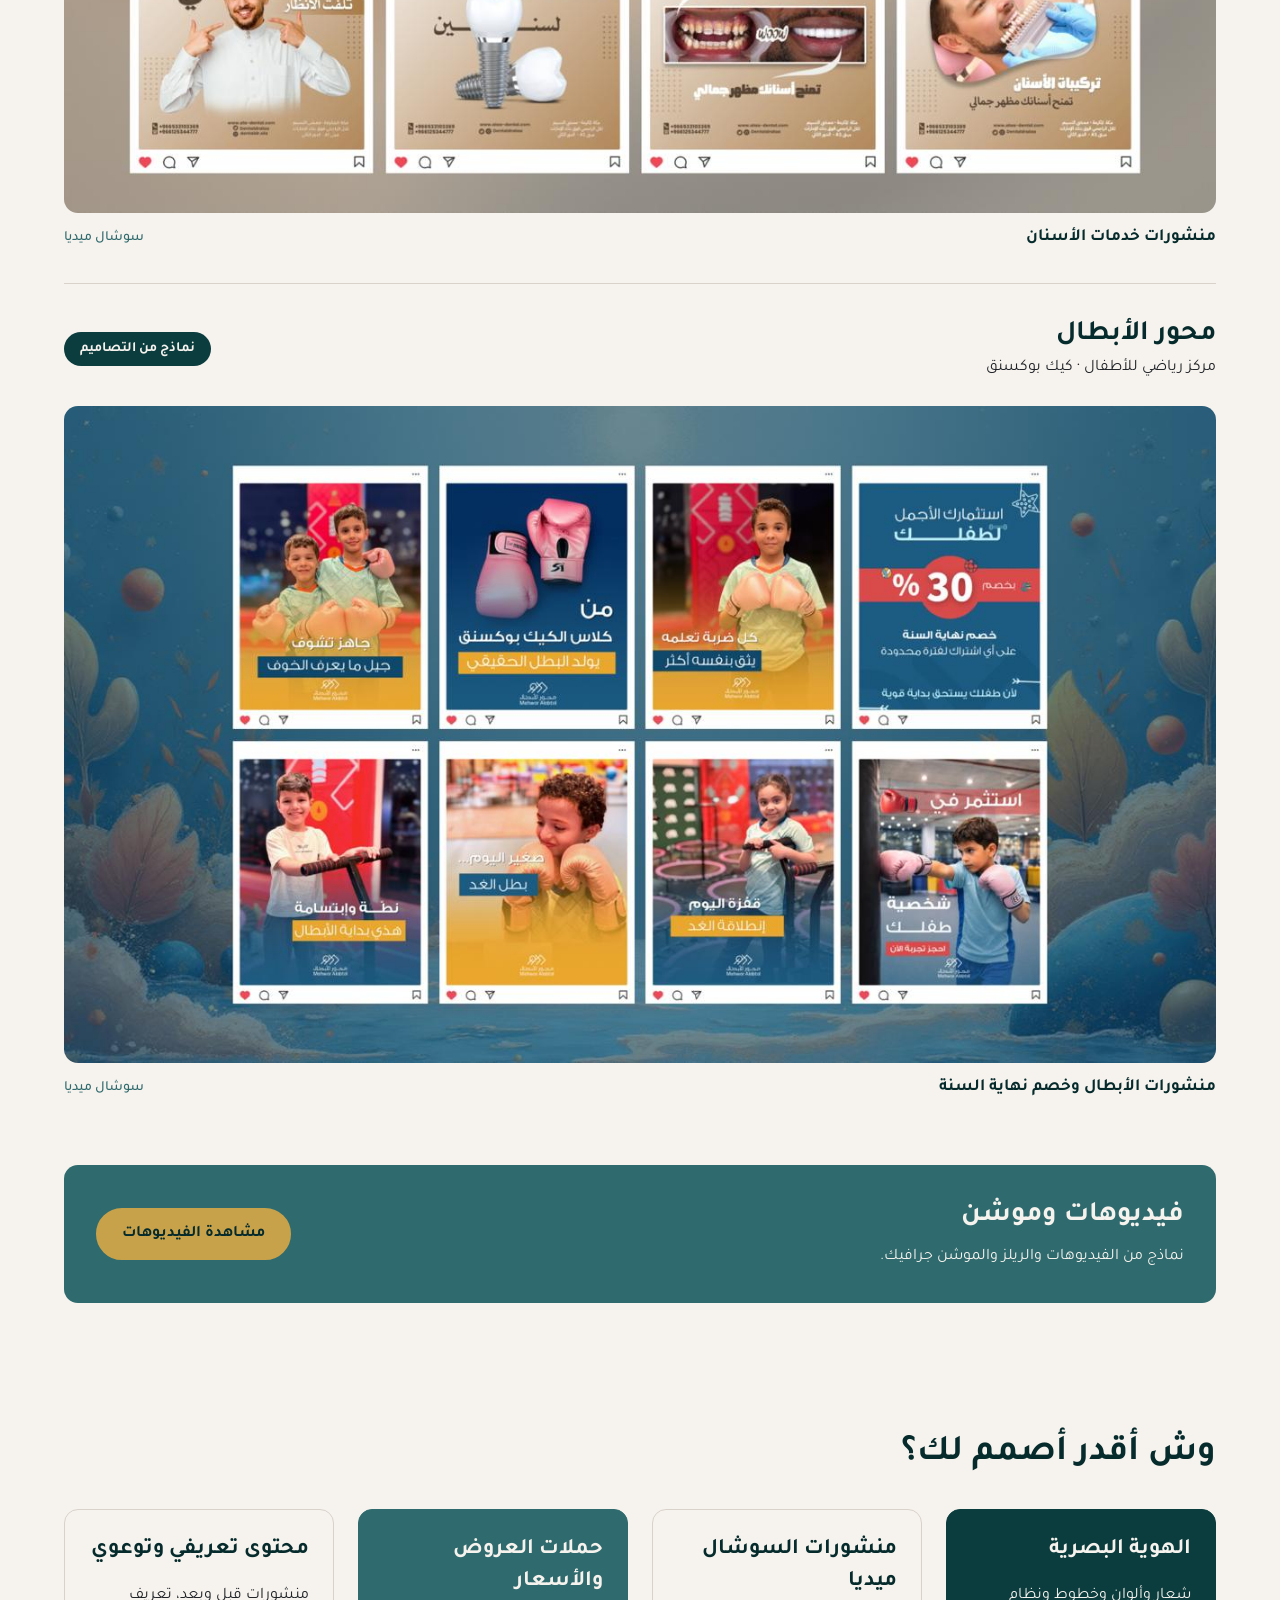
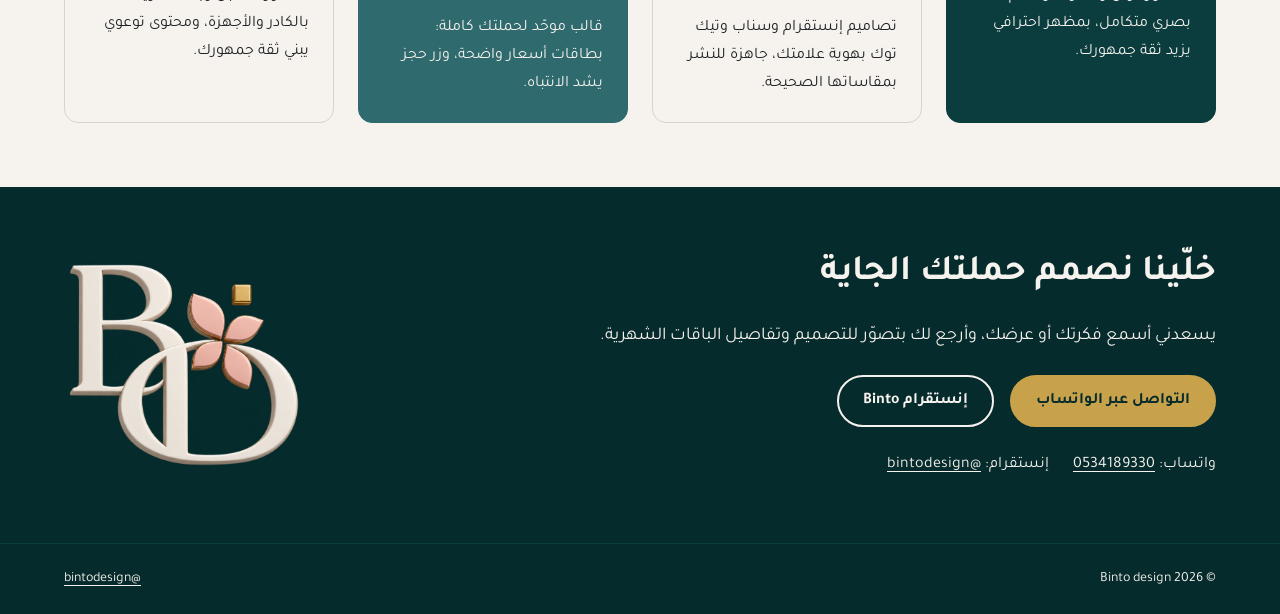
==== commit 4561f1f7: "إخفاء الأسعار من الموقع العام ونقل العرض لصفحة خاصة غير مفهرسة Co-Authored-By: Claude Opus 5.5 <nore" ====
--- a/index.html
+++ b/index.html
@@ -4,7 +4,7 @@
 <meta charset="utf-8">
 <meta name="viewport" content="width=device-width, initial-scale=1">
 <title>Binto design — تصميم جرافيك للعلامات الطموحة</title>
-<meta name="description" content="Binto design: هوية بصرية، منشورات سوشال ميديا، حملات عروض وفيديو موشن للعلامات الطموحة. باقات شهرية بأسعار خاصة.">
+<meta name="description" content="Binto design: هوية بصرية، منشورات سوشال ميديا، حملات عروض وفيديو موشن للعلامات الطموحة.">
 <meta property="og:title" content="Binto design — تصميم جرافيك للعلامات الطموحة">
 <meta property="og:description" content="هوية تجذب وتبيع، وتصاميم تحكي عن علامتك.">
 <meta property="og:image" content="https://bintodesign.netlify.app/images/hero.jpg">
@@ -51,7 +51,6 @@
     <nav class="nav" aria-label="القائمة الرئيسية">
       <a href="#work">أعمالي</a>
       <a href="#services">الخدمات</a>
-      <a href="#packages">الباقات</a>
       <a href="#contact">التواصل</a>
       <a class="btn btn--gold btn--sm" href="#contact">طلب تصميم</a>
     </nav>
@@ -147,74 +146,6 @@
     </div>
   </section>
 
-  <section id="packages" class="wrap section">
-    <div style="display: flex; flex-direction: column; gap: 12px;">
-      <span class="chip">العرض ساري حتى 30 نوفمبر</span>
-      <h2 class="h2">الباقات والأسعار</h2>
-      <p>التصميم الموحّد بهوية علامتك البصرية يخلّي حضورك ثابت وسهل التمييز، ويبني ثقة جمهورك من أول نظرة. ثلاث باقات شهرية تناسب كل مرحلة، بأسعار خاصة حتى 30 نوفمبر.</p>
-    </div>
-
-    <div class="timer" id="offer-timer" role="timer" aria-label="الوقت المتبقي على نهاية العرض">
-      <span>ينتهي العرض خلال</span>
-      <div class="timer__boxes">
-        <div class="timer__box"><b data-unit="d">–</b><span>يوم</span></div>
-        <div class="timer__box"><b data-unit="h">–</b><span>ساعة</span></div>
-        <div class="timer__box"><b data-unit="m">–</b><span>دقيقة</span></div>
-        <div class="timer__box"><b data-unit="s">–</b><span>ثانية</span></div>
-      </div>
-    </div>
-    <p class="offer-over" id="offer-over" hidden>انتهى العرض. للاستفسار عن الأسعار الحالية: التواصل عبر الواتساب.</p>
-
-    <div class="plans">
-      <article class="plan">
-        <div><h3>باقة الانطلاقة</h3><p class="plan__desc">لبداية حضور مرتب على السوشال ميديا.</p></div>
-        <div>
-          <div class="plan__price"><b>499</b><span>ر.س / شهرياً</span></div>
-          <span class="plan__after">السعر بعد العرض: <s>800</s> ر.س</span>
-        </div>
-        <ul>
-          <li><svg width="18" height="18" viewBox="0 0 24 24" fill="none" stroke-width="2" stroke-linecap="round" stroke-linejoin="round" aria-hidden="true"><path d="M5 12l5 5L20 7"/></svg><span>8 تصاميم منشورات</span></li>
-          <li><svg width="18" height="18" viewBox="0 0 24 24" fill="none" stroke-width="2" stroke-linecap="round" stroke-linejoin="round" aria-hidden="true"><path d="M5 12l5 5L20 7"/></svg><span>4 تصاميم ستوري</span></li>
-          <li><svg width="18" height="18" viewBox="0 0 24 24" fill="none" stroke-width="2" stroke-linecap="round" stroke-linejoin="round" aria-hidden="true"><path d="M5 12l5 5L20 7"/></svg><span>تعديلان لكل تصميم</span></li>
-          <li><svg width="18" height="18" viewBox="0 0 24 24" fill="none" stroke-width="2" stroke-linecap="round" stroke-linejoin="round" aria-hidden="true"><path d="M5 12l5 5L20 7"/></svg><span>تسليم بمقاسات المنصات</span></li>
-        </ul>
-        <a class="btn btn--gold" href="https://wa.me/966534189330?text=%D9%85%D8%B1%D8%AD%D8%A8%D8%A7%D9%8B%D8%8C%20%D8%A3%D8%B1%D8%BA%D8%A8%20%D9%81%D9%8A%20%D8%A8%D8%A7%D9%82%D8%A9%20%D8%A7%D9%84%D8%A7%D9%86%D8%B7%D9%84%D8%A7%D9%82%D8%A9%20%D9%85%D9%86%20Binto%20design" target="_blank" rel="noopener">طلب باقة الانطلاقة</a>
-      </article>
-
-      <article class="plan plan--featured on-dark">
-        <span class="plan__badge">الأكثر طلباً</span>
-        <div><h3>باقة النمو</h3><p class="plan__desc">للعلامات النشطة اللي تنشر باستمرار.</p></div>
-        <div>
-          <div class="plan__price"><b>999</b><span>ر.س / شهرياً</span></div>
-          <span class="plan__after">السعر بعد العرض: <s>1,500</s> ر.س</span>
-        </div>
-        <ul>
-          <li><svg width="18" height="18" viewBox="0 0 24 24" fill="none" stroke-width="2" stroke-linecap="round" stroke-linejoin="round" aria-hidden="true"><path d="M5 12l5 5L20 7"/></svg><span>12 تصميم منشورات</span></li>
-          <li><svg width="18" height="18" viewBox="0 0 24 24" fill="none" stroke-width="2" stroke-linecap="round" stroke-linejoin="round" aria-hidden="true"><path d="M5 12l5 5L20 7"/></svg><span>8 تصاميم ستوري</span></li>
-          <li><svg width="18" height="18" viewBox="0 0 24 24" fill="none" stroke-width="2" stroke-linecap="round" stroke-linejoin="round" aria-hidden="true"><path d="M5 12l5 5L20 7"/></svg><span>2 فيديو موشن</span></li>
-          <li><svg width="18" height="18" viewBox="0 0 24 24" fill="none" stroke-width="2" stroke-linecap="round" stroke-linejoin="round" aria-hidden="true"><path d="M5 12l5 5L20 7"/></svg><span>تعديلان لكل تصميم</span></li>
-        </ul>
-        <a class="btn btn--gold" href="https://wa.me/966534189330?text=%D9%85%D8%B1%D8%AD%D8%A8%D8%A7%D9%8B%D8%8C%20%D8%A3%D8%B1%D8%BA%D8%A8%20%D9%81%D9%8A%20%D8%A8%D8%A7%D9%82%D8%A9%20%D8%A7%D9%84%D9%86%D9%85%D9%88%20%D9%85%D9%86%20Binto%20design" target="_blank" rel="noopener">طلب باقة النمو</a>
-      </article>
-
-      <article class="plan">
-        <div><h3>باقة الاحتراف</h3><p class="plan__desc">حضور كامل ومحتوى متنوع طوال الشهر.</p></div>
-        <div>
-          <div class="plan__price"><b>1,699</b><span>ر.س / شهرياً</span></div>
-          <span class="plan__after">السعر بعد العرض: <s>2,500</s> ر.س</span>
-        </div>
-        <ul>
-          <li><svg width="18" height="18" viewBox="0 0 24 24" fill="none" stroke-width="2" stroke-linecap="round" stroke-linejoin="round" aria-hidden="true"><path d="M5 12l5 5L20 7"/></svg><span>18 تصميم منشورات</span></li>
-          <li><svg width="18" height="18" viewBox="0 0 24 24" fill="none" stroke-width="2" stroke-linecap="round" stroke-linejoin="round" aria-hidden="true"><path d="M5 12l5 5L20 7"/></svg><span>10 تصاميم ستوري</span></li>
-          <li><svg width="18" height="18" viewBox="0 0 24 24" fill="none" stroke-width="2" stroke-linecap="round" stroke-linejoin="round" aria-hidden="true"><path d="M5 12l5 5L20 7"/></svg><span>4 فيديو موشن</span></li>
-          <li><svg width="18" height="18" viewBox="0 0 24 24" fill="none" stroke-width="2" stroke-linecap="round" stroke-linejoin="round" aria-hidden="true"><path d="M5 12l5 5L20 7"/></svg><span>تعديلان لكل تصميم</span></li>
-        </ul>
-        <a class="btn btn--gold" href="https://wa.me/966534189330?text=%D9%85%D8%B1%D8%AD%D8%A8%D8%A7%D9%8B%D8%8C%20%D8%A3%D8%B1%D8%BA%D8%A8%20%D9%81%D9%8A%20%D8%A8%D8%A7%D9%82%D8%A9%20%D8%A7%D9%84%D8%A7%D8%AD%D8%AA%D8%B1%D8%A7%D9%81%20%D9%85%D9%86%20Binto%20design" target="_blank" rel="noopener">طلب باقة الاحتراف</a>
-      </article>
-    </div>
-    <p class="note">الأسعار بالريال السعودي. العرض ينتهي 30 نوفمبر 2026.</p>
-  </section>
-
   <section id="services" class="wrap section">
     <h2 class="h2">وش أقدر أصمم لك؟</h2>
     <div class="services">
@@ -230,7 +161,7 @@
   <div class="wrap">
     <div class="contact__text">
       <h2 class="h2">خلّينا نصمم حملتك الجاية</h2>
-      <p>يسعدني أسمع فكرتك أو عرضك، وأرجع لك بتصوّر للتصميم.</p>
+      <p>يسعدني أسمع فكرتك أو عرضك، وأرجع لك بتصوّر للتصميم وتفاصيل الباقات الشهرية.</p>
       <div class="actions">
         <a class="btn btn--gold" href="https://wa.me/966534189330" target="_blank" rel="noopener">التواصل عبر الواتساب</a>
         <a class="btn btn--outline" href="https://www.instagram.com/bintodesign/" target="_blank" rel="noopener">إنستقرام Binto</a>
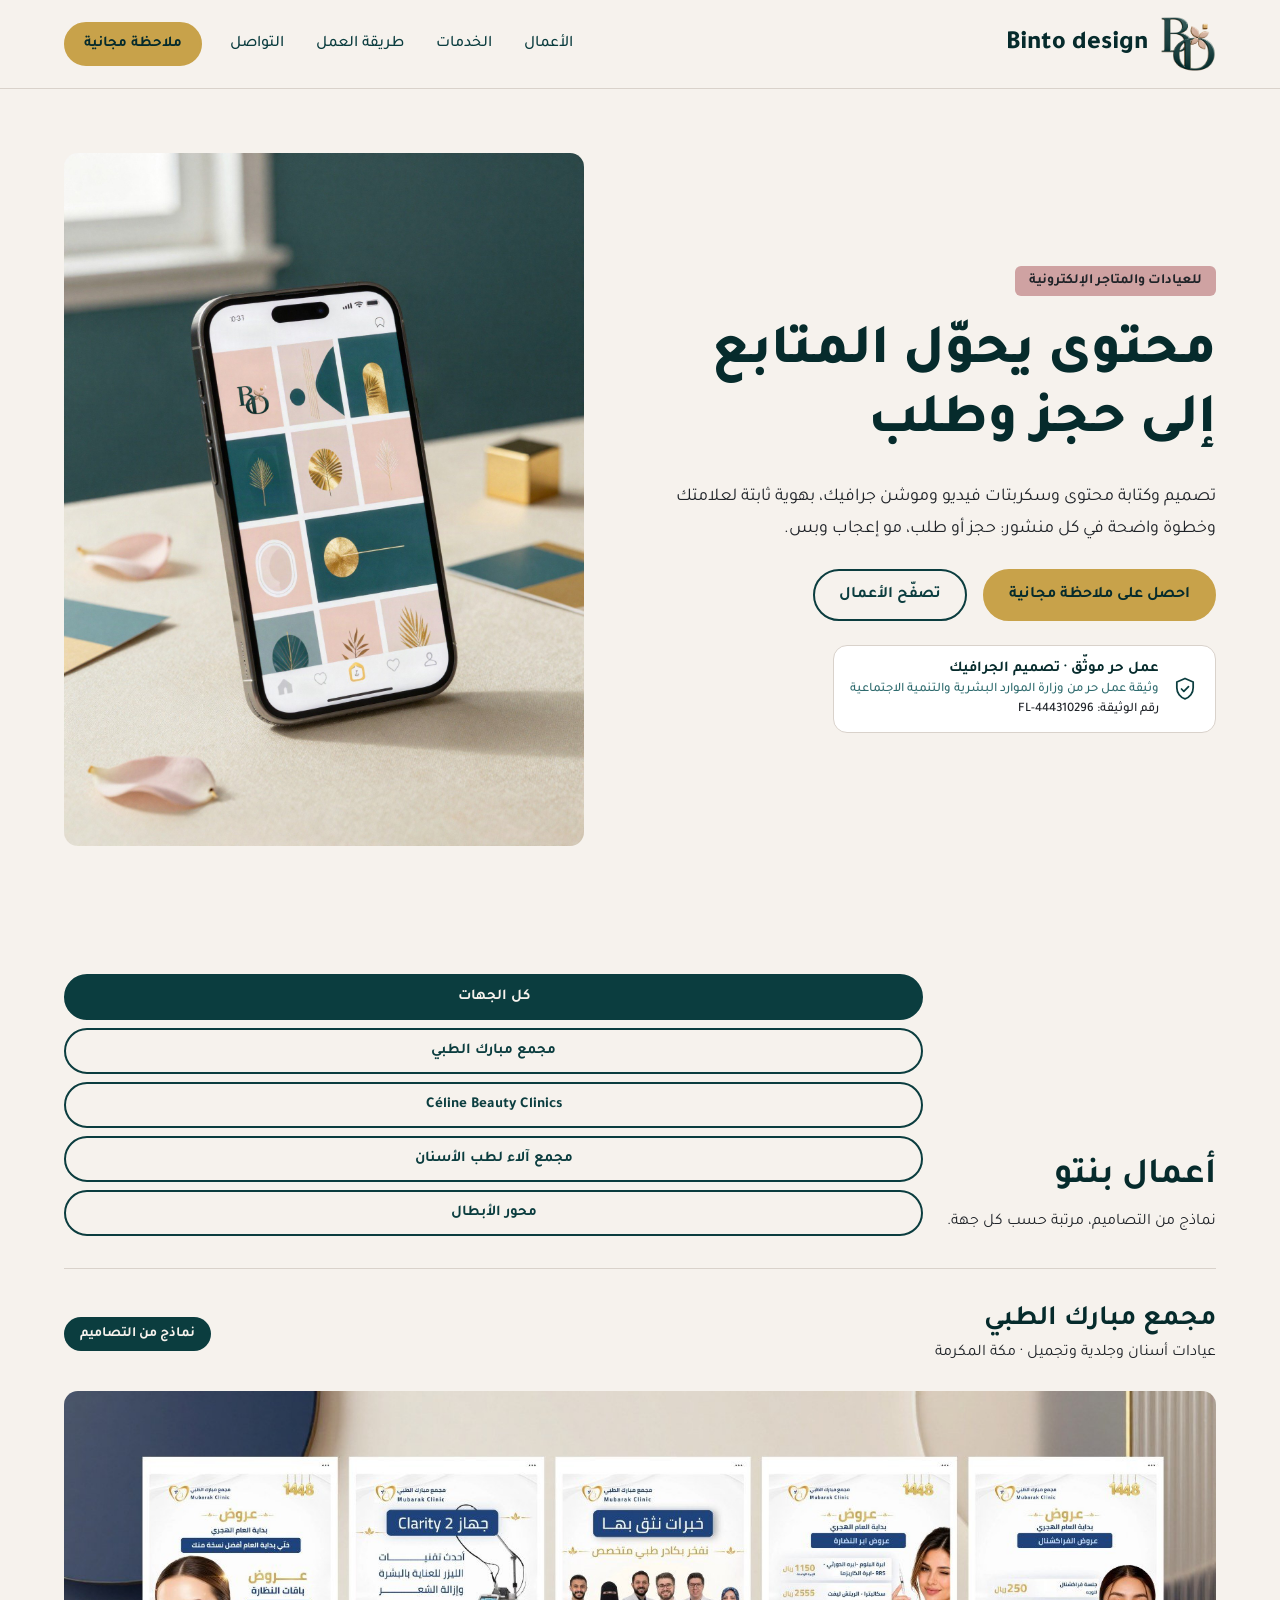
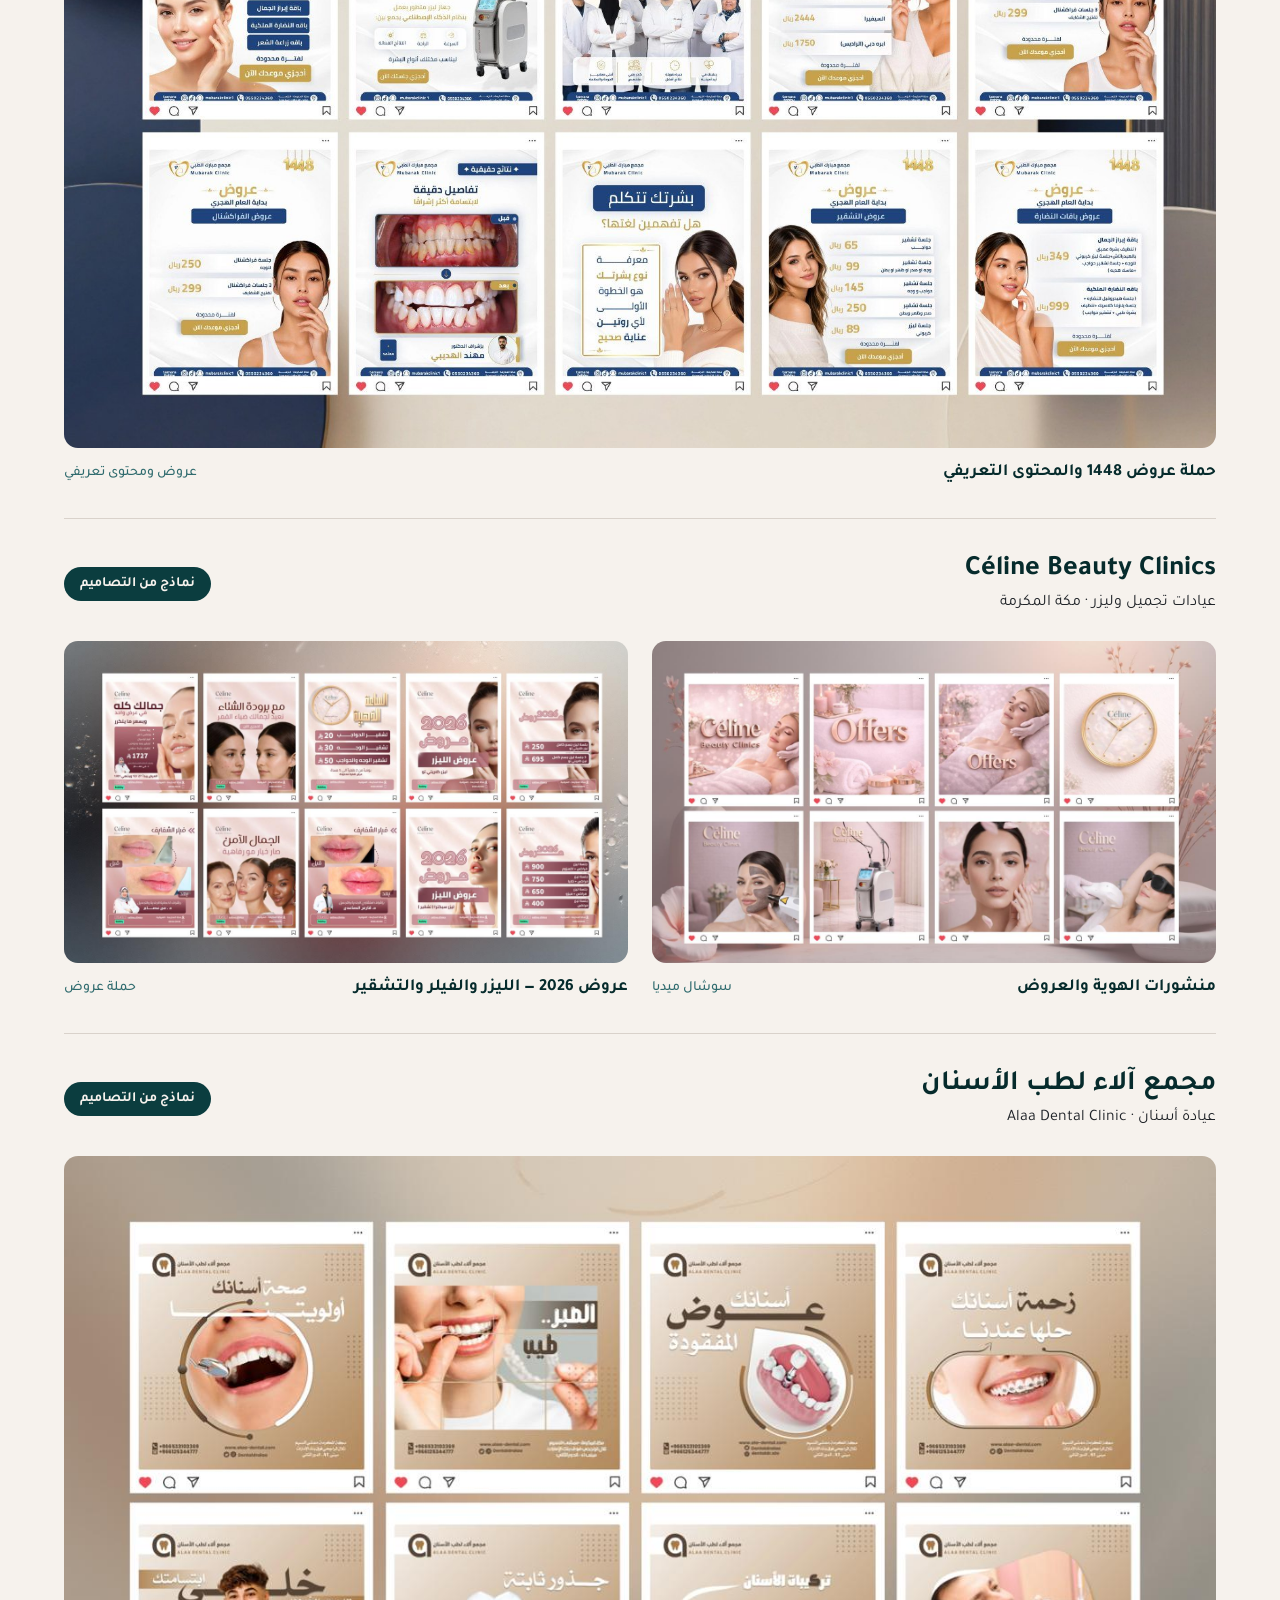
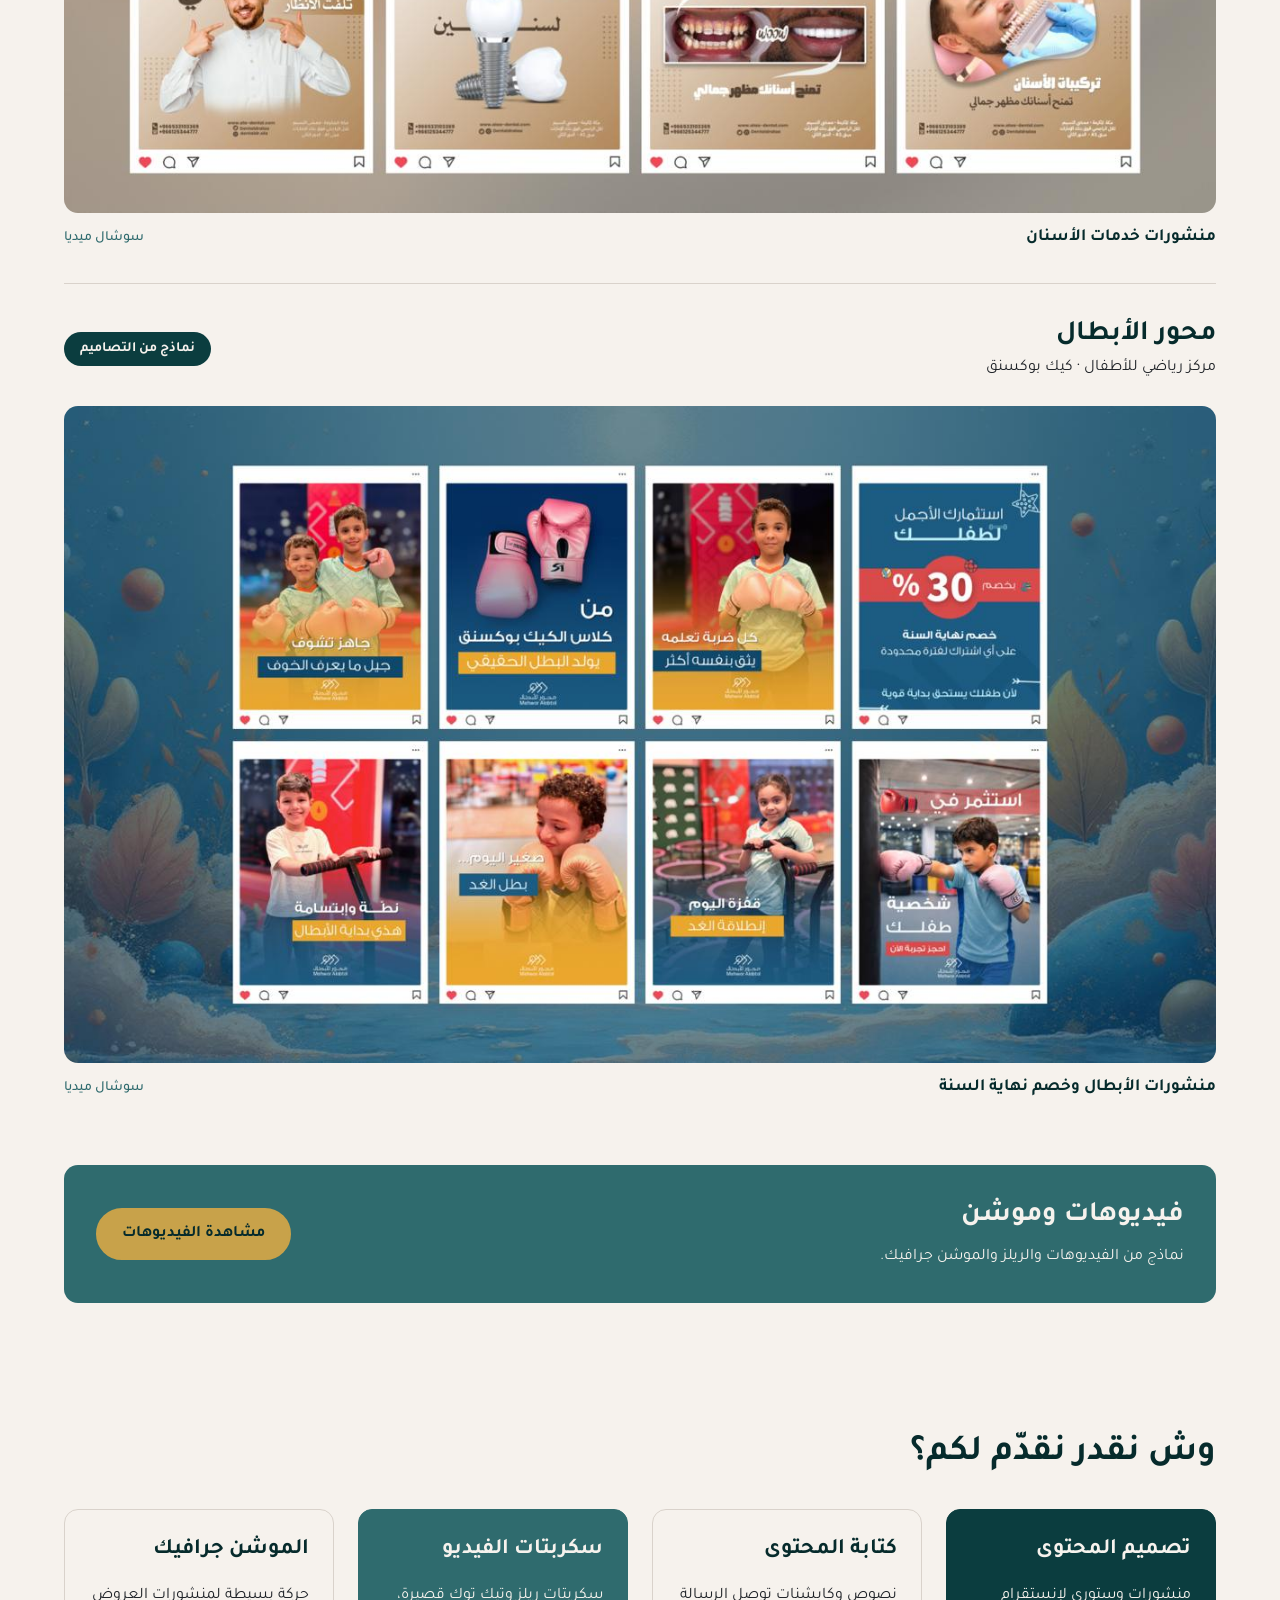
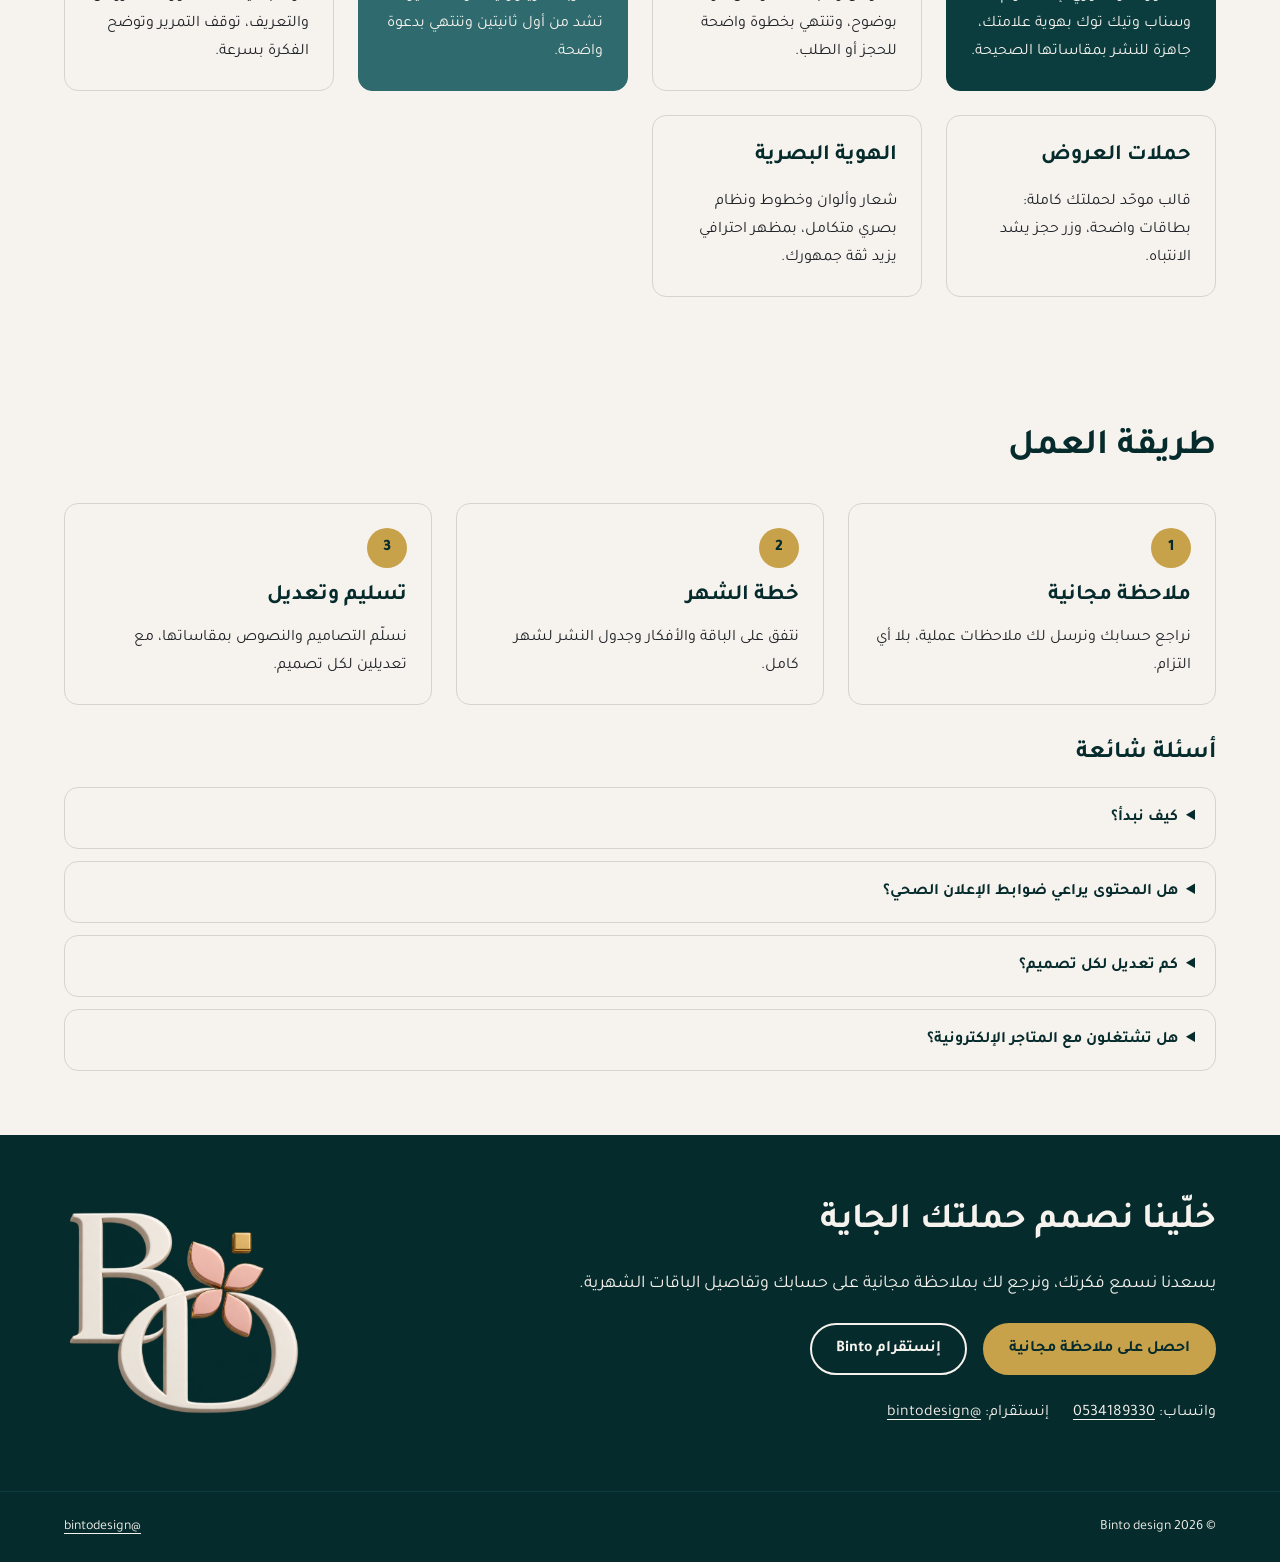
==== commit d3da03f3: "موقع بنتو: رسالة موجّهة للعيادات والمتاجر، زر الملاحظة المجانية، الخدمات الأربع، طريقة العمل والأسئل" ====
--- a/index.html
+++ b/index.html
@@ -3,10 +3,10 @@
 <head>
 <meta charset="utf-8">
 <meta name="viewport" content="width=device-width, initial-scale=1">
-<title>Binto design — تصميم جرافيك للعلامات الطموحة</title>
-<meta name="description" content="Binto design: هوية بصرية، منشورات سوشال ميديا، حملات عروض وفيديو موشن للعلامات الطموحة.">
-<meta property="og:title" content="Binto design — تصميم جرافيك للعلامات الطموحة">
-<meta property="og:description" content="هوية تجذب وتبيع، وتصاميم تحكي عن علامتك.">
+<title>Binto design — محتوى يحوّل المتابع إلى حجز وطلب</title>
+<meta name="description" content="Binto design: تصميم وكتابة محتوى وسكربتات فيديو وموشن جرافيك للعيادات والمتاجر الإلكترونية، بهدف واحد: حجز أو طلب.">
+<meta property="og:title" content="Binto design — محتوى يحوّل المتابع إلى حجز وطلب">
+<meta property="og:description" content="تصميم وكتابة محتوى وسكربتات فيديو وموشن جرافيك للعيادات والمتاجر الإلكترونية. ملاحظة مجانية على حسابك، بلا التزام.">
 <meta property="og:image" content="https://bintodesign.netlify.app/images/hero.jpg">
 <meta property="og:url" content="https://bintodesign.netlify.app/">
 <meta name="twitter:card" content="summary_large_image">
@@ -21,7 +21,7 @@
   "@context": "https://schema.org",
   "@type": "ProfessionalService",
   "name": "Binto design",
-  "description": "تصميم جرافيك للعلامات الطموحة: هوية بصرية، منشورات سوشال ميديا، حملات عروض وفيديو موشن.",
+  "description": "تصميم وكتابة محتوى وسكربتات فيديو وموشن جرافيك للعيادات والمتاجر الإلكترونية.",
   "url": "https://bintodesign.netlify.app/",
   "logo": "https://bintodesign.netlify.app/images/logo-dark.png",
   "image": "https://bintodesign.netlify.app/images/hero.jpg",
@@ -49,10 +49,11 @@
       <span>Binto design</span>
     </a>
     <nav class="nav" aria-label="القائمة الرئيسية">
-      <a href="#work">أعمالي</a>
+      <a href="#work">الأعمال</a>
       <a href="#services">الخدمات</a>
+      <a href="#process">طريقة العمل</a>
       <a href="#contact">التواصل</a>
-      <a class="btn btn--gold btn--sm" href="#contact">طلب تصميم</a>
+      <a class="btn btn--gold btn--sm" href="https://wa.me/966534189330?text=%D9%85%D8%B1%D8%AD%D8%A8%D8%A7%D9%8B%D8%8C%20%D8%A3%D8%B1%D8%BA%D8%A8%20%D9%81%D9%8A%20%D8%A7%D9%84%D9%85%D9%84%D8%A7%D8%AD%D8%B8%D8%A9%20%D8%A7%D9%84%D9%85%D8%AC%D8%A7%D9%86%D9%8A%D8%A9%20%D8%B9%D9%84%D9%89%20%D8%AD%D8%B3%D8%A7%D8%A8%D9%8A%20%D9%85%D9%86%20Binto%20design" target="_blank" rel="noopener">ملاحظة مجانية</a>
     </nav>
   </div>
 </header>
@@ -60,12 +61,12 @@
 <main>
   <section id="top" class="wrap hero">
     <div class="hero__text">
-      <span class="chip">تصميم جرافيك للعلامات الطموحة</span>
-      <h1>هوية تجذب وتبيع، وتصاميم تحكي عن علامتك</h1>
-      <p>تصميم جرافيك للعلامات الطموحة: هوية بصرية، ومنشورات عروض وحملات، ومحتوى توعوي بمظهر احترافي يحافظ على هويتك ويوصل رسالتك بوضوح.</p>
+      <span class="chip">للعيادات والمتاجر الإلكترونية</span>
+      <h1>محتوى يحوّل المتابع إلى حجز وطلب</h1>
+      <p>تصميم وكتابة محتوى وسكربتات فيديو وموشن جرافيك، بهوية ثابتة لعلامتك وخطوة واضحة في كل منشور: حجز أو طلب، مو إعجاب وبس.</p>
       <div class="actions">
-        <a class="btn btn--gold" href="#work">تصفّح الأعمال</a>
-        <a class="btn btn--outline" href="#contact">للتواصل</a>
+        <a class="btn btn--gold" href="https://wa.me/966534189330?text=%D9%85%D8%B1%D8%AD%D8%A8%D8%A7%D9%8B%D8%8C%20%D8%A3%D8%B1%D8%BA%D8%A8%20%D9%81%D9%8A%20%D8%A7%D9%84%D9%85%D9%84%D8%A7%D8%AD%D8%B8%D8%A9%20%D8%A7%D9%84%D9%85%D8%AC%D8%A7%D9%86%D9%8A%D8%A9%20%D8%B9%D9%84%D9%89%20%D8%AD%D8%B3%D8%A7%D8%A8%D9%8A%20%D9%85%D9%86%20Binto%20design" target="_blank" rel="noopener">احصل على ملاحظة مجانية</a>
+        <a class="btn btn--outline" href="#work">تصفّح الأعمال</a>
       </div>
       <div class="trust">
         <svg width="28" height="28" viewBox="0 0 24 24" fill="none" stroke="#0b3d3f" stroke-width="1.5" stroke-linecap="round" stroke-linejoin="round" aria-hidden="true"><path d="M12 3l7 3v5c0 4.5-3 8.3-7 9.5C8 19.3 5 15.5 5 11V6l7-3z"/><path d="M9 12l2 2 4-4"/></svg>
@@ -82,7 +83,7 @@
   <section id="work" class="wrap section">
     <div class="work-head">
       <div>
-        <h2 class="h2">أعمالي</h2>
+        <h2 class="h2">أعمال بنتو</h2>
         <p>نماذج من التصاميم، مرتبة حسب كل جهة.</p>
       </div>
       <div class="filters" role="group" aria-label="تصفية حسب الجهة">
@@ -147,12 +148,30 @@
   </section>
 
   <section id="services" class="wrap section">
-    <h2 class="h2">وش أقدر أصمم لك؟</h2>
+    <h2 class="h2">وش نقدر نقدّم لكم؟</h2>
     <div class="services">
-      <div class="card card--primary"><h3>الهوية البصرية</h3><p>شعار وألوان وخطوط ونظام بصري متكامل، بمظهر احترافي يزيد ثقة جمهورك.</p></div>
-      <div class="card"><h3>منشورات السوشال ميديا</h3><p>تصاميم إنستقرام وسناب وتيك توك بهوية علامتك، جاهزة للنشر بمقاساتها الصحيحة.</p></div>
-      <div class="card card--teal"><h3>حملات العروض والأسعار</h3><p>قالب موحّد لحملتك كاملة: بطاقات أسعار واضحة، وزر حجز يشد الانتباه.</p></div>
-      <div class="card"><h3>محتوى تعريفي وتوعوي</h3><p>منشورات قبل وبعد، تعريف بالكادر والأجهزة، ومحتوى توعوي يبني ثقة جمهورك.</p></div>
+      <div class="card card--primary"><h3>تصميم المحتوى</h3><p>منشورات وستوري لإنستقرام وسناب وتيك توك بهوية علامتك، جاهزة للنشر بمقاساتها الصحيحة.</p></div>
+      <div class="card"><h3>كتابة المحتوى</h3><p>نصوص وكابشنات توصل الرسالة بوضوح، وتنتهي بخطوة واضحة للحجز أو الطلب.</p></div>
+      <div class="card card--teal"><h3>سكربتات الفيديو</h3><p>سكربتات ريلز وتيك توك قصيرة، تشد من أول ثانيتين وتنتهي بدعوة واضحة.</p></div>
+      <div class="card"><h3>الموشن جرافيك</h3><p>حركة بسيطة لمنشورات العروض والتعريف، توقف التمرير وتوضح الفكرة بسرعة.</p></div>
+      <div class="card"><h3>حملات العروض</h3><p>قالب موحّد لحملتك كاملة: بطاقات واضحة، وزر حجز يشد الانتباه.</p></div>
+      <div class="card"><h3>الهوية البصرية</h3><p>شعار وألوان وخطوط ونظام بصري متكامل، بمظهر احترافي يزيد ثقة جمهورك.</p></div>
+    </div>
+  </section>
+
+  <section id="process" class="wrap section">
+    <h2 class="h2">طريقة العمل</h2>
+    <ol class="steps">
+      <li class="step"><span class="step__num">1</span><h3>ملاحظة مجانية</h3><p>نراجع حسابك ونرسل لك ملاحظات عملية، بلا أي التزام.</p></li>
+      <li class="step"><span class="step__num">2</span><h3>خطة الشهر</h3><p>نتفق على الباقة والأفكار وجدول النشر لشهر كامل.</p></li>
+      <li class="step"><span class="step__num">3</span><h3>تسليم وتعديل</h3><p>نسلّم التصاميم والنصوص بمقاساتها، مع تعديلين لكل تصميم.</p></li>
+    </ol>
+    <div class="faq">
+      <h3 class="faq__title">أسئلة شائعة</h3>
+      <details><summary>كيف نبدأ؟</summary><p>برسالة واتساب، ونرجع لك بملاحظة مجانية على حسابك، ثم نتفق على خطة الشهر إذا ناسبتك.</p></details>
+      <details><summary>هل المحتوى يراعي ضوابط الإعلان الصحي؟</summary><p>نعم. محتوى العيادات عندنا بلا وعود بنتائج، وبلا صور مرضى دون موافقة موثقة، وبلا أسعار أو عروض قبل موافقة الجهة المختصة. والمراجعة النهائية والموافقات النظامية على العيادة قبل النشر.</p></details>
+      <details><summary>كم تعديل لكل تصميم؟</summary><p>تعديلان لكل تصميم في كل الباقات الشهرية.</p></details>
+      <details><summary>هل تشتغلون مع المتاجر الإلكترونية؟</summary><p>نعم، للعيادات والمتاجر الإلكترونية: منشورات المنتجات والعروض والمواسم بهوية المتجر.</p></details>
     </div>
   </section>
 </main>
@@ -161,9 +180,9 @@
   <div class="wrap">
     <div class="contact__text">
       <h2 class="h2">خلّينا نصمم حملتك الجاية</h2>
-      <p>يسعدني أسمع فكرتك أو عرضك، وأرجع لك بتصوّر للتصميم وتفاصيل الباقات الشهرية.</p>
+      <p>يسعدنا نسمع فكرتك، ونرجع لك بملاحظة مجانية على حسابك وتفاصيل الباقات الشهرية.</p>
       <div class="actions">
-        <a class="btn btn--gold" href="https://wa.me/966534189330" target="_blank" rel="noopener">التواصل عبر الواتساب</a>
+        <a class="btn btn--gold" href="https://wa.me/966534189330?text=%D9%85%D8%B1%D8%AD%D8%A8%D8%A7%D9%8B%D8%8C%20%D8%A3%D8%B1%D8%BA%D8%A8%20%D9%81%D9%8A%20%D8%A7%D9%84%D9%85%D9%84%D8%A7%D8%AD%D8%B8%D8%A9%20%D8%A7%D9%84%D9%85%D8%AC%D8%A7%D9%86%D9%8A%D8%A9%20%D8%B9%D9%84%D9%89%20%D8%AD%D8%B3%D8%A7%D8%A8%D9%8A%20%D9%85%D9%86%20Binto%20design" target="_blank" rel="noopener">احصل على ملاحظة مجانية</a>
         <a class="btn btn--outline" href="https://www.instagram.com/bintodesign/" target="_blank" rel="noopener">إنستقرام Binto</a>
       </div>
       <div class="contact__links">
--- a/css/style.css
+++ b/css/style.css
@@ -143,3 +143,46 @@
   .timer__box { min-width: 64px; }
   .brand img { height: 44px; }
 }
+
+/* ===== الحركة ===== */
+.header { position: sticky; top: 0; z-index: 50; background: rgba(246,242,237,.88); -webkit-backdrop-filter: blur(10px); backdrop-filter: blur(10px); transition: box-shadow .3s; }
+.header.is-scrolled { box-shadow: 0 6px 24px -12px rgba(6,43,44,.25); }
+
+.btn { position: relative; overflow: hidden; transition: transform .2s, filter .15s, background-color .15s, color .15s; }
+.btn:hover { transform: translateY(-2px); }
+.btn--gold::after { content: ""; position: absolute; inset: 0; background: linear-gradient(110deg, transparent 30%, rgba(255,255,255,.45) 50%, transparent 70%); transform: translateX(120%); transition: transform .7s; }
+.btn--gold:hover::after { transform: translateX(-120%); }
+
+.boards img, .card, .plan { transition: transform .35s cubic-bezier(.2,.7,.2,1), box-shadow .35s; }
+.boards figure:hover img { transform: translateY(-6px) scale(1.01); box-shadow: 0 18px 40px -18px rgba(6,43,44,.45); }
+.card:hover, .plan:hover { transform: translateY(-6px); box-shadow: 0 18px 40px -20px rgba(6,43,44,.4); }
+.pill { transition: background-color .2s, color .2s, transform .2s; }
+.pill:hover { transform: translateY(-1px); }
+
+.hero__img { animation: float 7s ease-in-out infinite; }
+@keyframes float { 0%,100% { transform: translateY(0); } 50% { transform: translateY(-10px); } }
+
+.timer__box b.tick { animation: tick .45s ease-out; }
+@keyframes tick { from { transform: translateY(-6px); opacity: .3; } to { transform: none; opacity: 1; } }
+
+/* الظهور عند النزول — تنضاف بالجافاسكربت فقط */
+.js .reveal { opacity: 0; transform: translateY(28px); transition: opacity .8s cubic-bezier(.2,.7,.2,1), transform .8s cubic-bezier(.2,.7,.2,1); transition-delay: var(--d, 0s); }
+.js .reveal.in { opacity: 1; transform: none; }
+.client.fade { animation: fadeUp .5s ease-out; }
+@keyframes fadeUp { from { opacity: 0; transform: translateY(16px); } to { opacity: 1; transform: none; } }
+
+@media (prefers-reduced-motion: reduce) {
+  *, *::before, *::after { animation: none !important; transition: none !important; }
+  .js .reveal { opacity: 1; transform: none; }
+}
+
+/* طريقة العمل والأسئلة الشائعة */
+.steps { list-style: none; margin: 0; padding: 0; display: grid; grid-template-columns: repeat(auto-fit, minmax(240px, 1fr)); gap: 24px; }
+.step { border-radius: var(--radius-md); padding: 24px; background: var(--surface); border: 1px solid var(--line); display: flex; flex-direction: column; gap: 12px; }
+.step__num { width: 40px; height: 40px; border-radius: var(--radius-pill); background: var(--gold); color: var(--primary-deep); font-weight: 800; display: flex; align-items: center; justify-content: center; }
+.step h3 { font-size: 22px; line-height: 32px; font-weight: 700; color: var(--primary-deep); }
+.faq { display: flex; flex-direction: column; gap: 12px; }
+.faq__title { font-size: 24px; line-height: 34px; font-weight: 700; color: var(--primary-deep); margin-bottom: 4px; }
+.faq details { border: 1px solid var(--line); border-radius: var(--radius-md); padding: 16px 20px; background: var(--surface); }
+.faq summary { cursor: pointer; font-weight: 700; color: var(--primary-deep); }
+.faq details p { margin-top: 8px; }
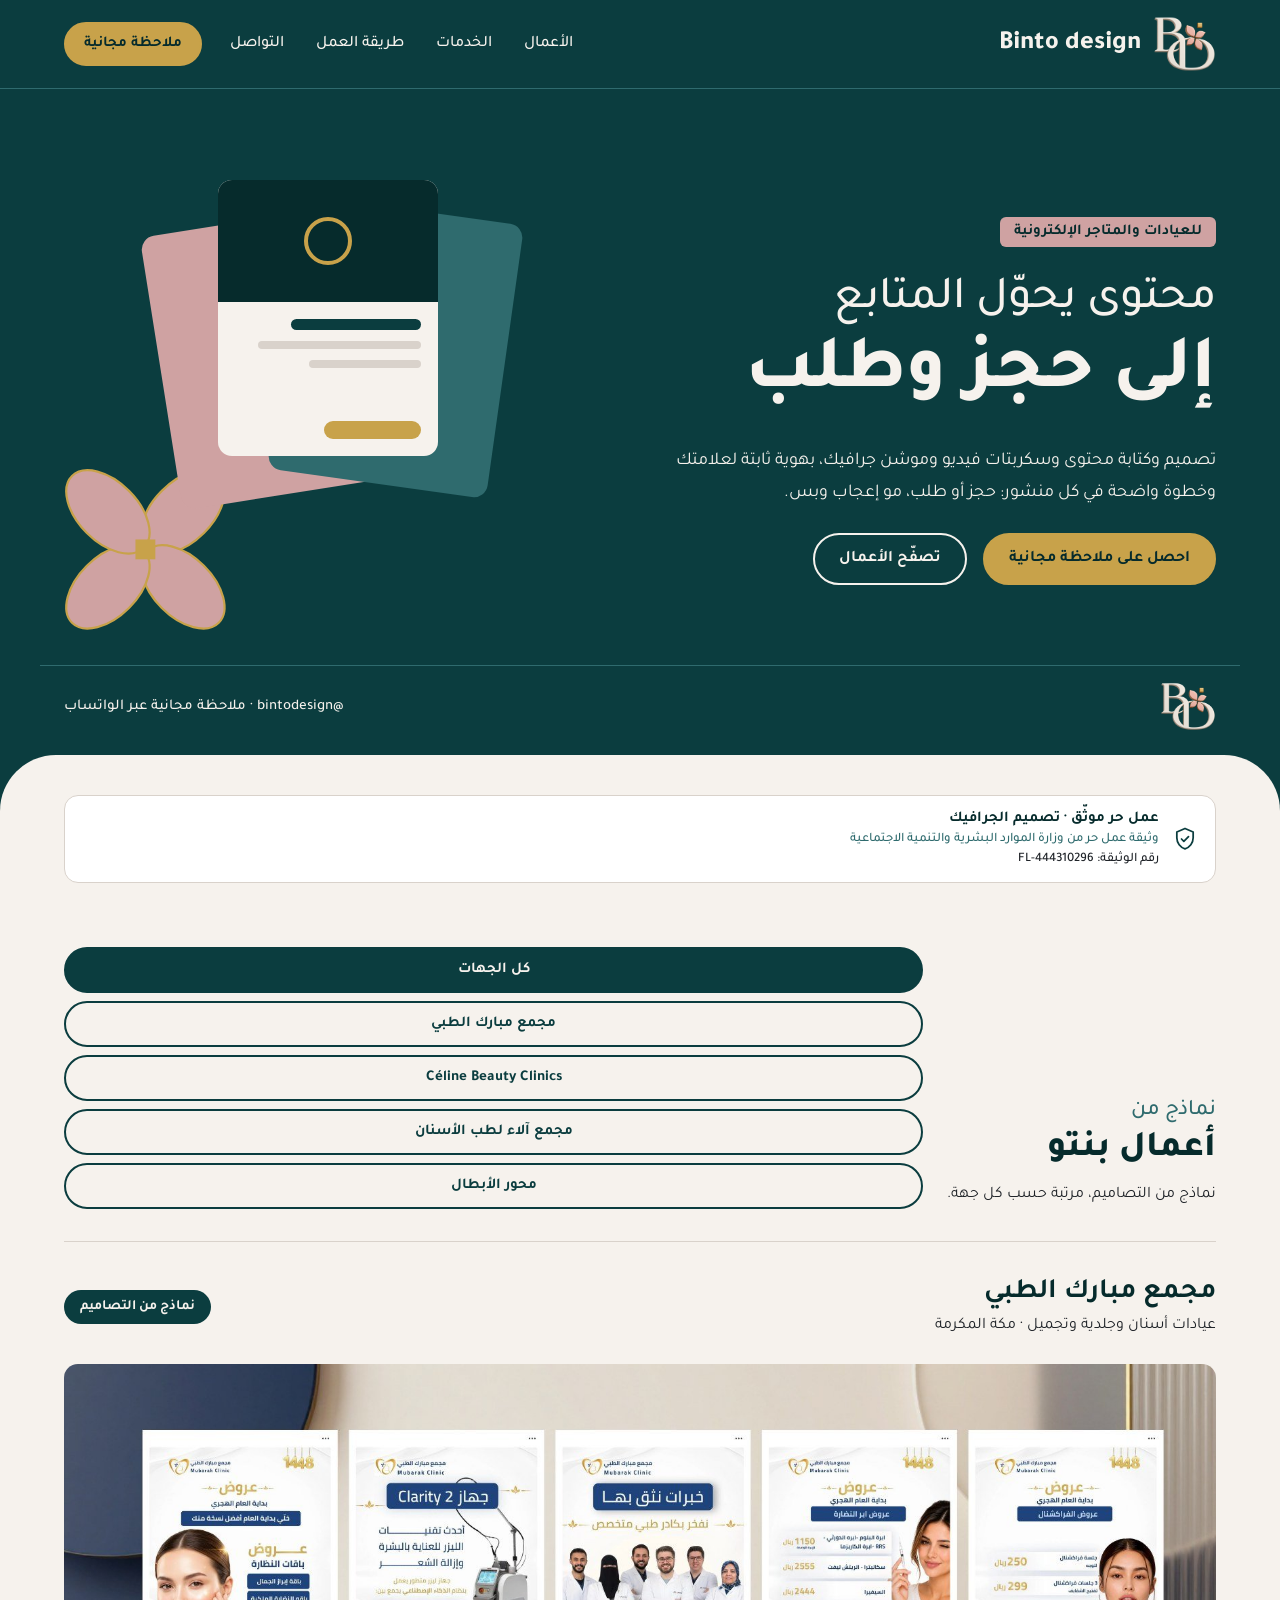
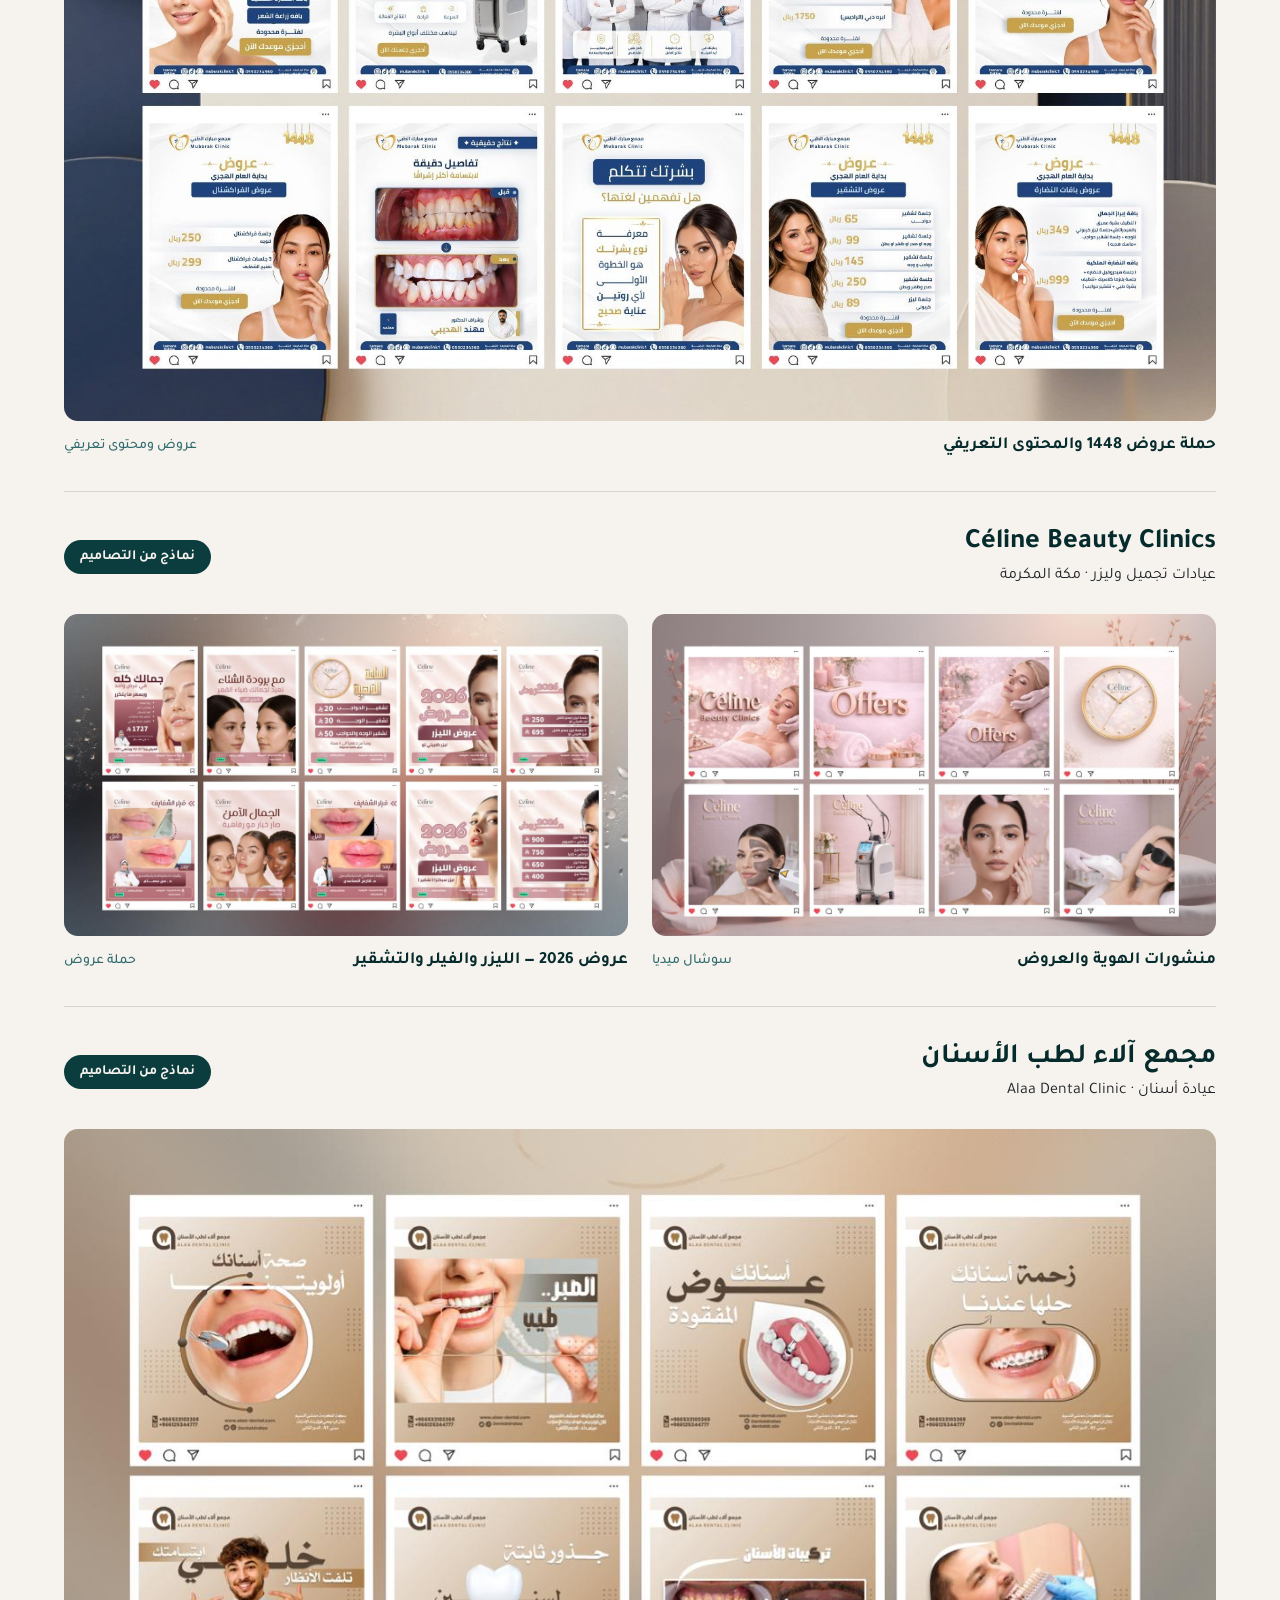
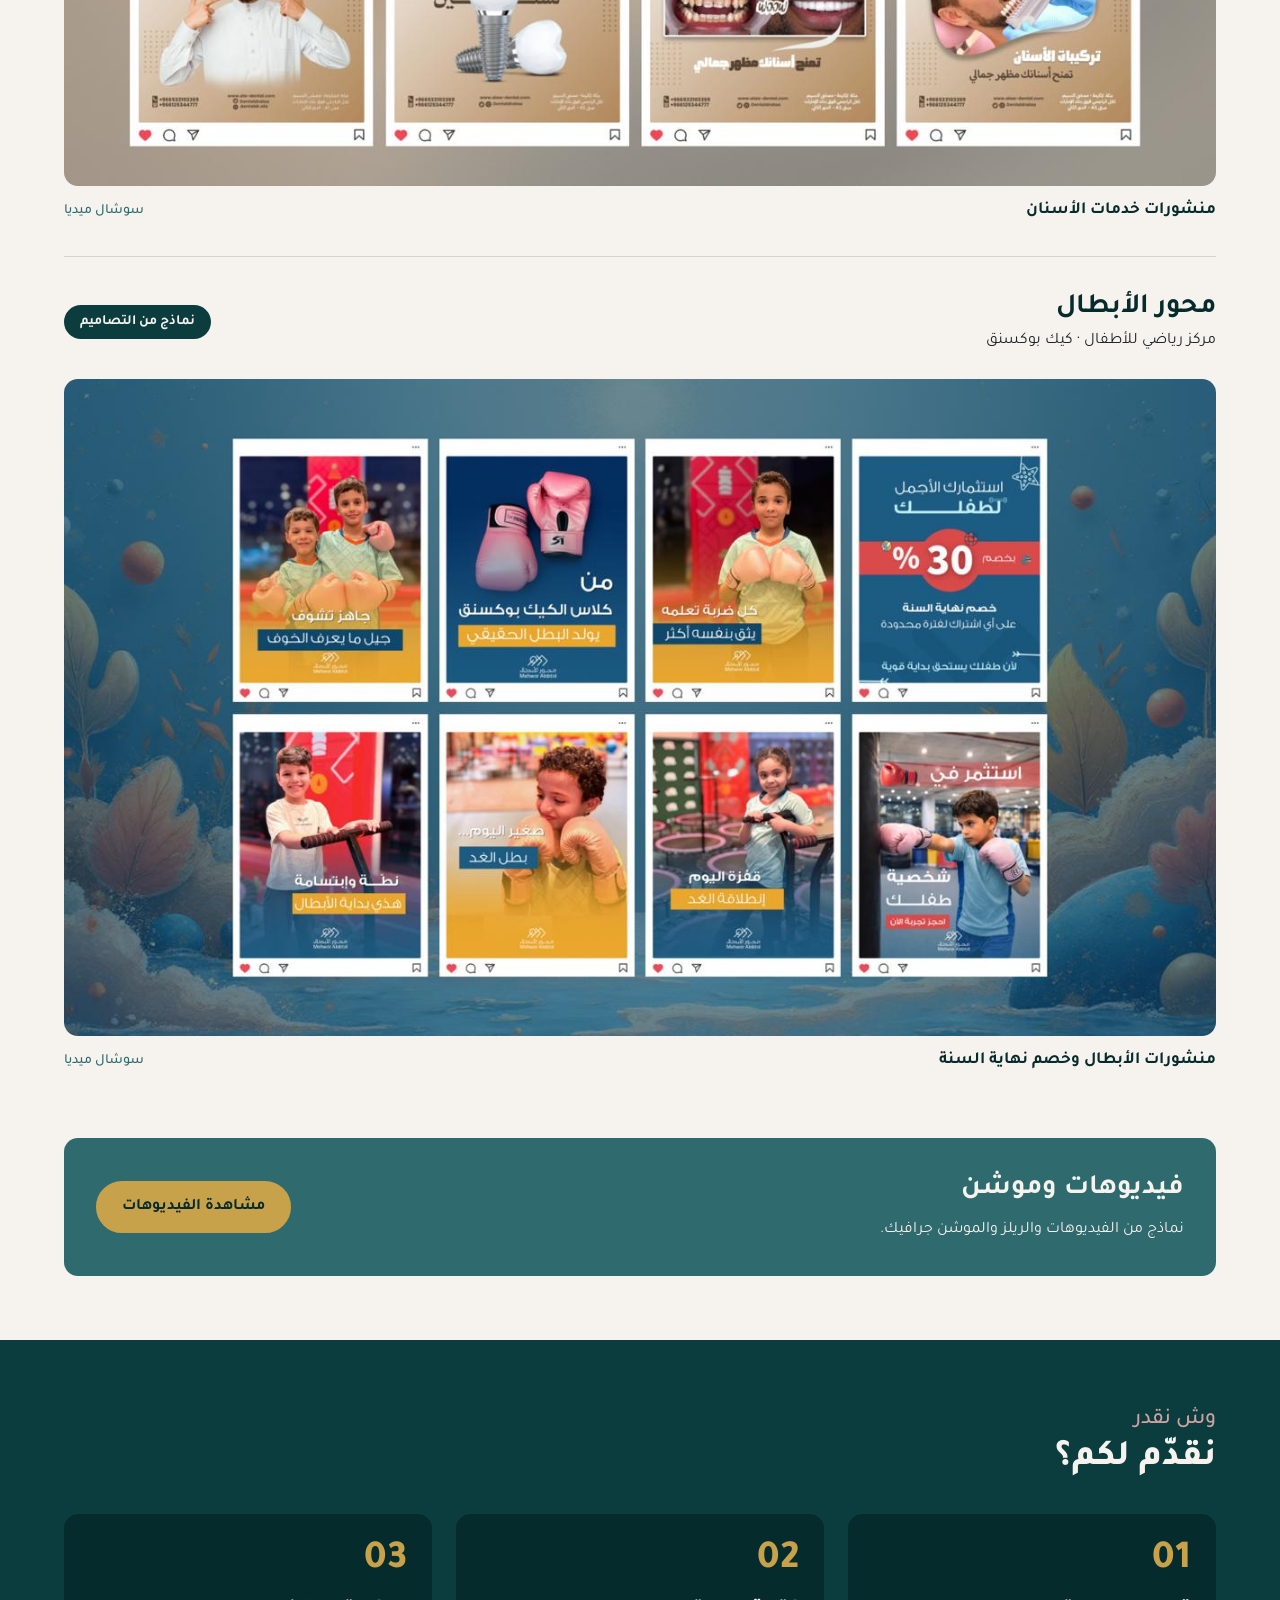
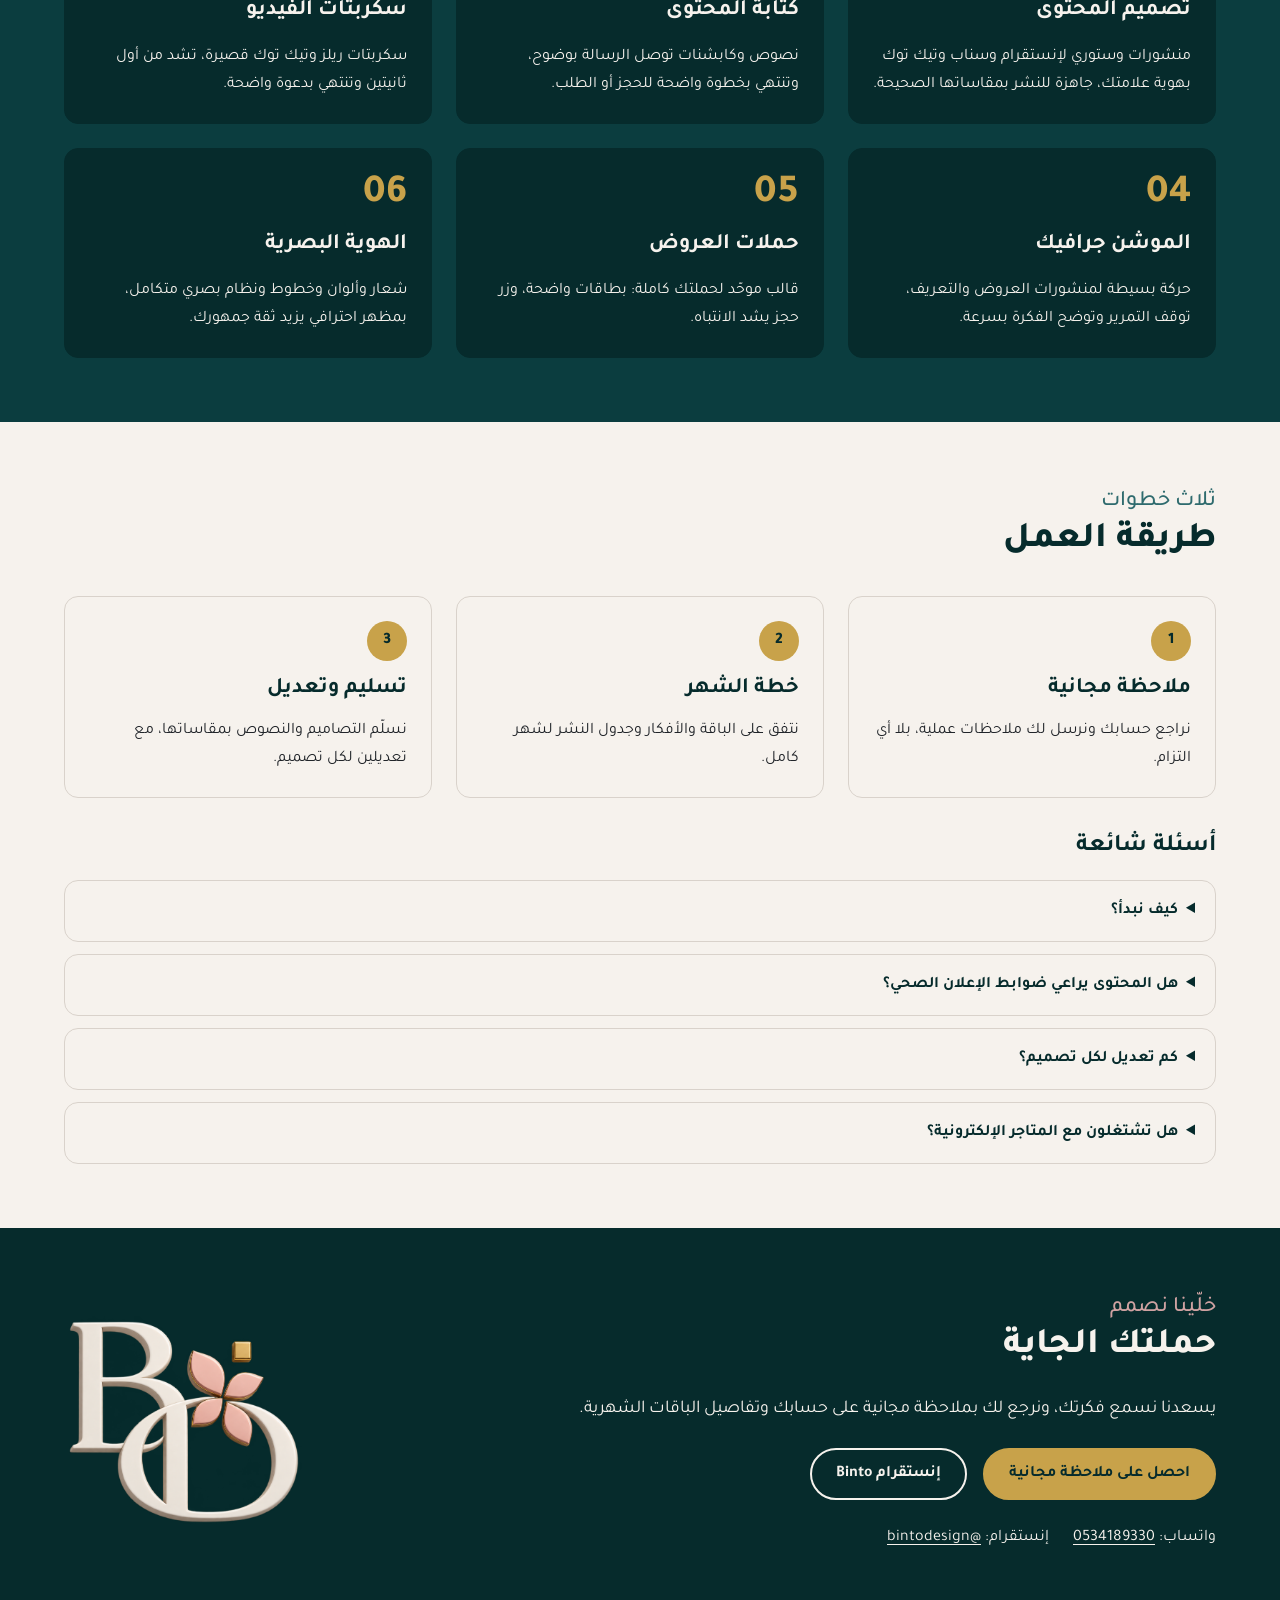
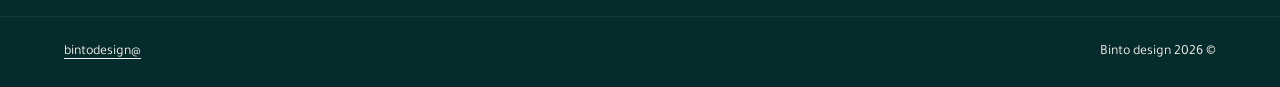
==== commit 58bc308d: "تطبيق نموذج التصميم الجديد على الصفحة الرئيسية وصفحة العرض Co-Authored-By: Claude Opus 5.5 <noreply@" ====
--- a/index.html
+++ b/index.html
@@ -45,7 +45,7 @@
 <header class="header">
   <div class="wrap">
     <a class="brand" href="#top">
-      <img src="images/logo-dark.png" alt="شعار Binto" width="56" height="56">
+      <img src="images/logo-light.png" alt="شعار Binto" width="56" height="56">
       <span>Binto design</span>
     </a>
     <nav class="nav" aria-label="القائمة الرئيسية">
@@ -59,31 +59,46 @@
 </header>
 
 <main>
-  <section id="top" class="wrap hero">
-    <div class="hero__text">
-      <span class="chip">للعيادات والمتاجر الإلكترونية</span>
-      <h1>محتوى يحوّل المتابع إلى حجز وطلب</h1>
-      <p>تصميم وكتابة محتوى وسكربتات فيديو وموشن جرافيك، بهوية ثابتة لعلامتك وخطوة واضحة في كل منشور: حجز أو طلب، مو إعجاب وبس.</p>
-      <div class="actions">
-        <a class="btn btn--gold" href="https://wa.me/966534189330?text=%D9%85%D8%B1%D8%AD%D8%A8%D8%A7%D9%8B%D8%8C%20%D8%A3%D8%B1%D8%BA%D8%A8%20%D9%81%D9%8A%20%D8%A7%D9%84%D9%85%D9%84%D8%A7%D8%AD%D8%B8%D8%A9%20%D8%A7%D9%84%D9%85%D8%AC%D8%A7%D9%86%D9%8A%D8%A9%20%D8%B9%D9%84%D9%89%20%D8%AD%D8%B3%D8%A7%D8%A8%D9%8A%20%D9%85%D9%86%20Binto%20design" target="_blank" rel="noopener">احصل على ملاحظة مجانية</a>
-        <a class="btn btn--outline" href="#work">تصفّح الأعمال</a>
-      </div>
-      <div class="trust">
-        <svg width="28" height="28" viewBox="0 0 24 24" fill="none" stroke="#0b3d3f" stroke-width="1.5" stroke-linecap="round" stroke-linejoin="round" aria-hidden="true"><path d="M12 3l7 3v5c0 4.5-3 8.3-7 9.5C8 19.3 5 15.5 5 11V6l7-3z"/><path d="M9 12l2 2 4-4"/></svg>
-        <div>
-          <strong>عمل حر موثّق · تصميم الجرافيك</strong>
-          <small>وثيقة عمل حر من وزارة الموارد البشرية والتنمية الاجتماعية</small>
-          <small class="ink">رقم الوثيقة: <span dir="ltr">FL-444310296</span></small>
+  <section id="top" class="stage on-dark">
+    <div class="wrap stage__grid">
+      <div class="stage__text">
+        <span class="stage__kicker">للعيادات والمتاجر الإلكترونية</span>
+        <h1 class="stage__title"><span>محتوى يحوّل المتابع</span><b>إلى حجز وطلب</b></h1>
+        <p>تصميم وكتابة محتوى وسكربتات فيديو وموشن جرافيك، بهوية ثابتة لعلامتك وخطوة واضحة في كل منشور: حجز أو طلب، مو إعجاب وبس.</p>
+        <div class="actions">
+          <a class="btn btn--gold" href="https://wa.me/966534189330?text=%D9%85%D8%B1%D8%AD%D8%A8%D8%A7%D9%8B%D8%8C%20%D8%A3%D8%B1%D8%BA%D8%A8%20%D9%81%D9%8A%20%D8%A7%D9%84%D9%85%D9%84%D8%A7%D8%AD%D8%B8%D8%A9%20%D8%A7%D9%84%D9%85%D8%AC%D8%A7%D9%86%D9%8A%D8%A9%20%D8%B9%D9%84%D9%89%20%D8%AD%D8%B3%D8%A7%D8%A8%D9%8A%20%D9%85%D9%86%20Binto%20design" target="_blank" rel="noopener">احصل على ملاحظة مجانية</a>
+          <a class="btn btn--outline" href="#work">تصفّح الأعمال</a>
         </div>
       </div>
-    </div>
-    <img class="hero__img" src="images/hero.jpg" alt="جوال يعرض شعار Binto وشبكة منشورات بألوان الهوية على طاولة كريمية مع بتلات وردية ومكعب ذهبي" width="1536" height="2048">
-  </section>
+      <div class="art" aria-hidden="true">
+        <svg class="art__flower" viewBox="0 0 200 200"><g fill="#cfa2a2" stroke="#c8a24a" stroke-width="2"><ellipse cx="100" cy="52" rx="27" ry="46" transform="rotate(45 100 100)"/><ellipse cx="100" cy="52" rx="27" ry="46" transform="rotate(135 100 100)"/><ellipse cx="100" cy="52" rx="27" ry="46" transform="rotate(225 100 100)"/><ellipse cx="100" cy="52" rx="27" ry="46" transform="rotate(315 100 100)"/></g><rect x="91" y="91" width="18" height="18" fill="#c8a24a"/></svg>
+        <div class="art__card art__card--blush"></div>
+        <div class="art__card art__card--teal"></div>
+        <div class="art__post"><div class="art__post-top"><span></span></div><div class="art__post-body"><i class="l1"></i><i class="l2"></i><i class="l3"></i><b></b></div></div>
+      </div>
+    </div>
+    <div class="wrap stage__foot">
+      <img src="images/logo-light.png" alt="" width="669" height="590">
+      <span>@bintodesign · ملاحظة مجانية عبر الواتساب</span>
+    </div>
+  </section>
+
+  <div class="panel">
+  <div class="wrap trust-row">
+    <div class="trust">
+      <svg width="28" height="28" viewBox="0 0 24 24" fill="none" stroke="#0b3d3f" stroke-width="1.5" stroke-linecap="round" stroke-linejoin="round" aria-hidden="true"><path d="M12 3l7 3v5c0 4.5-3 8.3-7 9.5C8 19.3 5 15.5 5 11V6l7-3z"/><path d="M9 12l2 2 4-4"/></svg>
+      <div>
+        <strong>عمل حر موثّق · تصميم الجرافيك</strong>
+        <small>وثيقة عمل حر من وزارة الموارد البشرية والتنمية الاجتماعية</small>
+        <small class="ink">رقم الوثيقة: <span dir="ltr">FL-444310296</span></small>
+      </div>
+    </div>
+  </div>
 
   <section id="work" class="wrap section">
     <div class="work-head">
       <div>
-        <h2 class="h2">أعمال بنتو</h2>
+        <h2 class="h2 h2--duo"><span>نماذج من</span><b>أعمال بنتو</b></h2>
         <p>نماذج من التصاميم، مرتبة حسب كل جهة.</p>
       </div>
       <div class="filters" role="group" aria-label="تصفية حسب الجهة">
@@ -147,20 +162,22 @@
     </div>
   </section>
 
-  <section id="services" class="wrap section">
-    <h2 class="h2">وش نقدر نقدّم لكم؟</h2>
+  <section id="services" class="services-band on-dark">
+    <div class="wrap section">
+    <h2 class="h2 h2--duo"><span>وش نقدر</span><b>نقدّم لكم؟</b></h2>
     <div class="services">
-      <div class="card card--primary"><h3>تصميم المحتوى</h3><p>منشورات وستوري لإنستقرام وسناب وتيك توك بهوية علامتك، جاهزة للنشر بمقاساتها الصحيحة.</p></div>
-      <div class="card"><h3>كتابة المحتوى</h3><p>نصوص وكابشنات توصل الرسالة بوضوح، وتنتهي بخطوة واضحة للحجز أو الطلب.</p></div>
-      <div class="card card--teal"><h3>سكربتات الفيديو</h3><p>سكربتات ريلز وتيك توك قصيرة، تشد من أول ثانيتين وتنتهي بدعوة واضحة.</p></div>
-      <div class="card"><h3>الموشن جرافيك</h3><p>حركة بسيطة لمنشورات العروض والتعريف، توقف التمرير وتوضح الفكرة بسرعة.</p></div>
-      <div class="card"><h3>حملات العروض</h3><p>قالب موحّد لحملتك كاملة: بطاقات واضحة، وزر حجز يشد الانتباه.</p></div>
-      <div class="card"><h3>الهوية البصرية</h3><p>شعار وألوان وخطوط ونظام بصري متكامل، بمظهر احترافي يزيد ثقة جمهورك.</p></div>
+      <div class="card"><span class="card__num">01</span><h3>تصميم المحتوى</h3><p>منشورات وستوري لإنستقرام وسناب وتيك توك بهوية علامتك، جاهزة للنشر بمقاساتها الصحيحة.</p></div>
+      <div class="card"><span class="card__num">02</span><h3>كتابة المحتوى</h3><p>نصوص وكابشنات توصل الرسالة بوضوح، وتنتهي بخطوة واضحة للحجز أو الطلب.</p></div>
+      <div class="card"><span class="card__num">03</span><h3>سكربتات الفيديو</h3><p>سكربتات ريلز وتيك توك قصيرة، تشد من أول ثانيتين وتنتهي بدعوة واضحة.</p></div>
+      <div class="card"><span class="card__num">04</span><h3>الموشن جرافيك</h3><p>حركة بسيطة لمنشورات العروض والتعريف، توقف التمرير وتوضح الفكرة بسرعة.</p></div>
+      <div class="card"><span class="card__num">05</span><h3>حملات العروض</h3><p>قالب موحّد لحملتك كاملة: بطاقات واضحة، وزر حجز يشد الانتباه.</p></div>
+      <div class="card"><span class="card__num">06</span><h3>الهوية البصرية</h3><p>شعار وألوان وخطوط ونظام بصري متكامل، بمظهر احترافي يزيد ثقة جمهورك.</p></div>
+    </div>
     </div>
   </section>
 
   <section id="process" class="wrap section">
-    <h2 class="h2">طريقة العمل</h2>
+    <h2 class="h2 h2--duo"><span>ثلاث خطوات</span><b>طريقة العمل</b></h2>
     <ol class="steps">
       <li class="step"><span class="step__num">1</span><h3>ملاحظة مجانية</h3><p>نراجع حسابك ونرسل لك ملاحظات عملية، بلا أي التزام.</p></li>
       <li class="step"><span class="step__num">2</span><h3>خطة الشهر</h3><p>نتفق على الباقة والأفكار وجدول النشر لشهر كامل.</p></li>
@@ -174,12 +191,13 @@
       <details><summary>هل تشتغلون مع المتاجر الإلكترونية؟</summary><p>نعم، للعيادات والمتاجر الإلكترونية: منشورات المنتجات والعروض والمواسم بهوية المتجر.</p></details>
     </div>
   </section>
+  </div>
 </main>
 
 <section id="contact" class="contact on-dark">
   <div class="wrap">
     <div class="contact__text">
-      <h2 class="h2">خلّينا نصمم حملتك الجاية</h2>
+      <h2 class="h2 h2--duo"><span>خلّينا نصمم</span><b>حملتك الجاية</b></h2>
       <p>يسعدنا نسمع فكرتك، ونرجع لك بملاحظة مجانية على حسابك وتفاصيل الباقات الشهرية.</p>
       <div class="actions">
         <a class="btn btn--gold" href="https://wa.me/966534189330?text=%D9%85%D8%B1%D8%AD%D8%A8%D8%A7%D9%8B%D8%8C%20%D8%A3%D8%B1%D8%BA%D8%A8%20%D9%81%D9%8A%20%D8%A7%D9%84%D9%85%D9%84%D8%A7%D8%AD%D8%B8%D8%A9%20%D8%A7%D9%84%D9%85%D8%AC%D8%A7%D9%86%D9%8A%D8%A9%20%D8%B9%D9%84%D9%89%20%D8%AD%D8%B3%D8%A7%D8%A8%D9%8A%20%D9%85%D9%86%20Binto%20design" target="_blank" rel="noopener">احصل على ملاحظة مجانية</a>
--- a/css/style.css
+++ b/css/style.css
@@ -186,3 +186,75 @@
 .faq details { border: 1px solid var(--line); border-radius: var(--radius-md); padding: 16px 20px; background: var(--surface); }
 .faq summary { cursor: pointer; font-weight: 700; color: var(--primary-deep); }
 .faq details p { margin-top: 8px; }
+
+/* ===== نموذج التصميم الجديد (25 أكتوبر 2026): عنصر بطل على خلفية تيل صلبة، عنوان بوزنين، تذييل ثابت ===== */
+.header, .header.is-scrolled { background: var(--primary); -webkit-backdrop-filter: none; backdrop-filter: none; box-shadow: none; border-bottom: 1px solid var(--teal-block); }
+.brand span { color: var(--surface); }
+.nav a:not(.btn) { color: var(--surface); }
+.header .btn:focus-visible, .nav a:focus-visible { outline-color: var(--surface); }
+
+/* لا ظلال ولا تدرجات حسب الدليل */
+.btn--gold::after { display: none; }
+.boards figure:hover img, .card:hover, .plan:hover { box-shadow: none; }
+
+.stage { background: var(--primary); color: var(--surface); padding-bottom: 56px; overflow: hidden; }
+.stage__grid { display: flex; flex-wrap: wrap; align-items: center; gap: 32px 48px; padding-block: 72px 24px; }
+.stage__text { flex: 1 1 460px; min-width: 0; display: flex; flex-direction: column; gap: 24px; }
+.stage__kicker { align-self: flex-start; font-size: 15px; line-height: 22px; font-weight: 700; color: var(--primary-deep); background: var(--blush); padding: 4px 14px; border-radius: var(--radius-sm); }
+.stage__title { display: flex; flex-direction: column; color: var(--surface); }
+.stage__title span { font-size: clamp(30px, 4.6vw, 46px); line-height: 1.3; font-weight: 500; }
+.stage__title b { font-size: clamp(42px, 7vw, 76px); line-height: 1.18; font-weight: 800; }
+.stage__text p { font-size: 18px; line-height: 32px; max-width: 540px; }
+.stage__foot { display: flex; align-items: center; justify-content: space-between; gap: 16px; padding-block: 16px 24px; border-top: 1px solid var(--teal-block); }
+.stage__foot img { width: 56px; height: auto; }
+.stage__foot span { font-size: 15px; line-height: 22px; font-weight: 500; }
+
+/* العنصر البطل المرسوم */
+.art { position: relative; flex: 1 1 380px; min-width: 0; max-width: 480px; aspect-ratio: 1 / 1; margin-inline: auto; }
+.art__flower { position: absolute; width: 46%; bottom: -4%; left: -6%; }
+.art__card, .art__post { position: absolute; width: 46%; aspect-ratio: 4 / 5; border-radius: var(--radius-md); top: 12%; }
+.art__card--blush { background: var(--blush); right: 34%; transform: rotate(-9deg); }
+.art__card--teal { background: var(--teal-block); right: 8%; transform: rotate(8deg); top: 10%; }
+.art__post { background: var(--surface); right: 22%; top: 4%; display: flex; flex-direction: column; overflow: hidden; animation: float 7s ease-in-out infinite; }
+.art__post-top { flex: 0 0 44%; background: var(--primary-deep); display: flex; align-items: center; justify-content: center; }
+.art__post-top span { width: 22%; aspect-ratio: 1; border-radius: 999px; border: 4px solid var(--gold); }
+.art__post-body { padding: 8%; display: flex; flex-direction: column; gap: 9%; flex: 1; }
+.art__post-body i, .art__post-body b { display: block; height: 7%; border-radius: 999px; background: var(--line); }
+.art__post-body .l1 { width: 70%; background: var(--primary); height: 9%; }
+.art__post-body .l2 { width: 88%; }
+.art__post-body .l3 { width: 60%; }
+.art__post-body b { width: 52%; height: 15%; background: var(--gold); margin-top: auto; }
+
+/* اللوحة الكريمية فوق المشهد */
+.panel { position: relative; margin-top: -56px; background: var(--surface); border-radius: 56px 56px 0 0; }
+.trust-row { padding-top: 40px; }
+
+/* عناوين بوزنين */
+.h2--duo { display: flex; flex-direction: column; }
+.h2--duo span { font-size: 22px; line-height: 32px; font-weight: 500; color: var(--teal-block); }
+.h2--duo b { font-weight: 800; }
+.on-dark .h2--duo span { color: var(--blush); }
+.on-dark .h2--duo b, .contact .h2--duo b { color: var(--surface); }
+
+/* الخدمات على خلفية التيل */
+.services-band .services { grid-template-columns: repeat(auto-fit, minmax(320px, 1fr)); }
+@media (max-width: 400px) { .services-band .services { grid-template-columns: 1fr; } }
+.services-band { background: var(--primary); color: var(--surface); }
+.services-band .card { background: var(--primary-deep); border-color: var(--primary-deep); color: var(--surface); }
+.services-band .card h3 { color: var(--surface); }
+.card__num { font-size: 40px; line-height: 44px; font-weight: 800; color: var(--gold); }
+.card__num + h3 { margin-top: -4px; }
+
+/* صفحة العرض */
+.stage--offer .stage__grid { padding-block: 64px 24px; }
+.stage .timer > span { color: var(--surface); }
+.stage .timer__box { background: var(--primary-deep); }
+.panel .plans { padding-top: 48px; }
+
+@media (max-width: 600px) {
+  .stage__grid { padding-block: 48px 8px; }
+  .art { max-width: 340px; }
+  .panel { border-radius: 32px 32px 0 0; margin-top: -32px; }
+  .stage { padding-bottom: 32px; }
+  .stage__foot span { font-size: 13px; }
+}
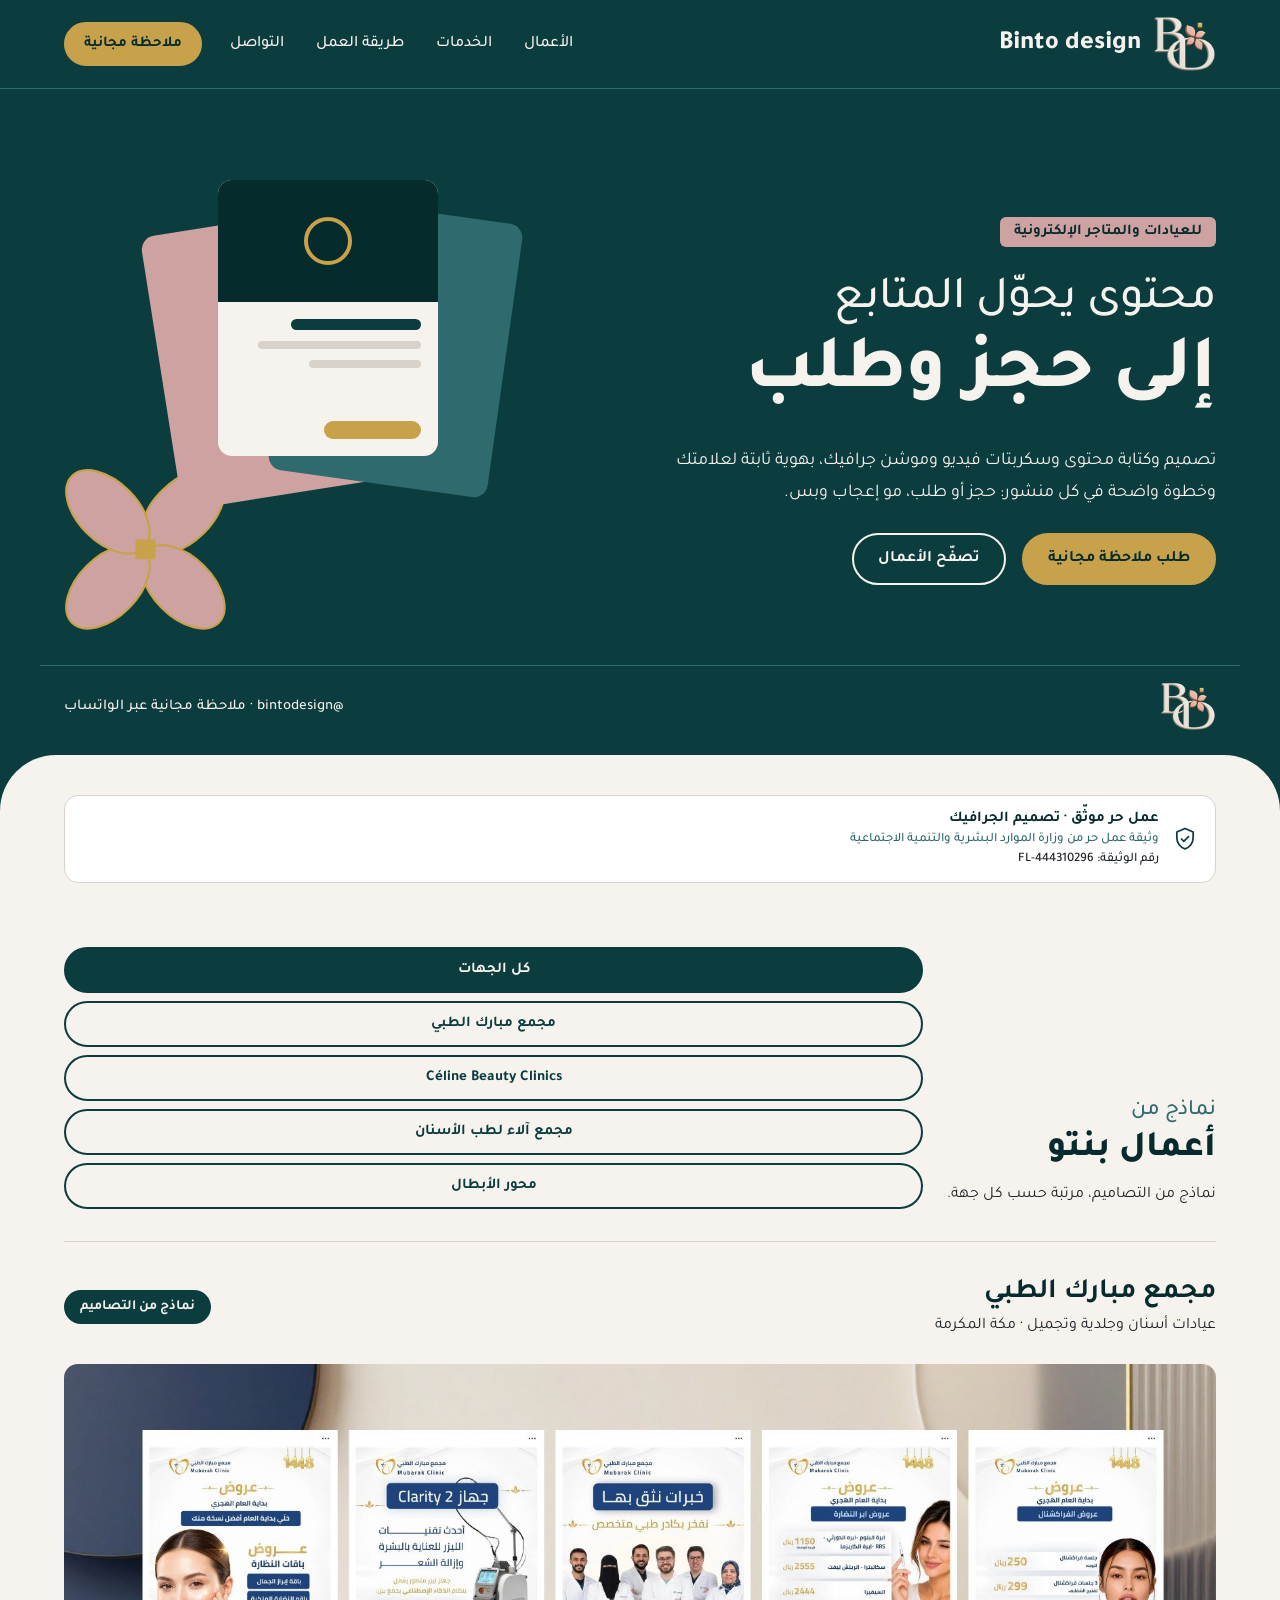
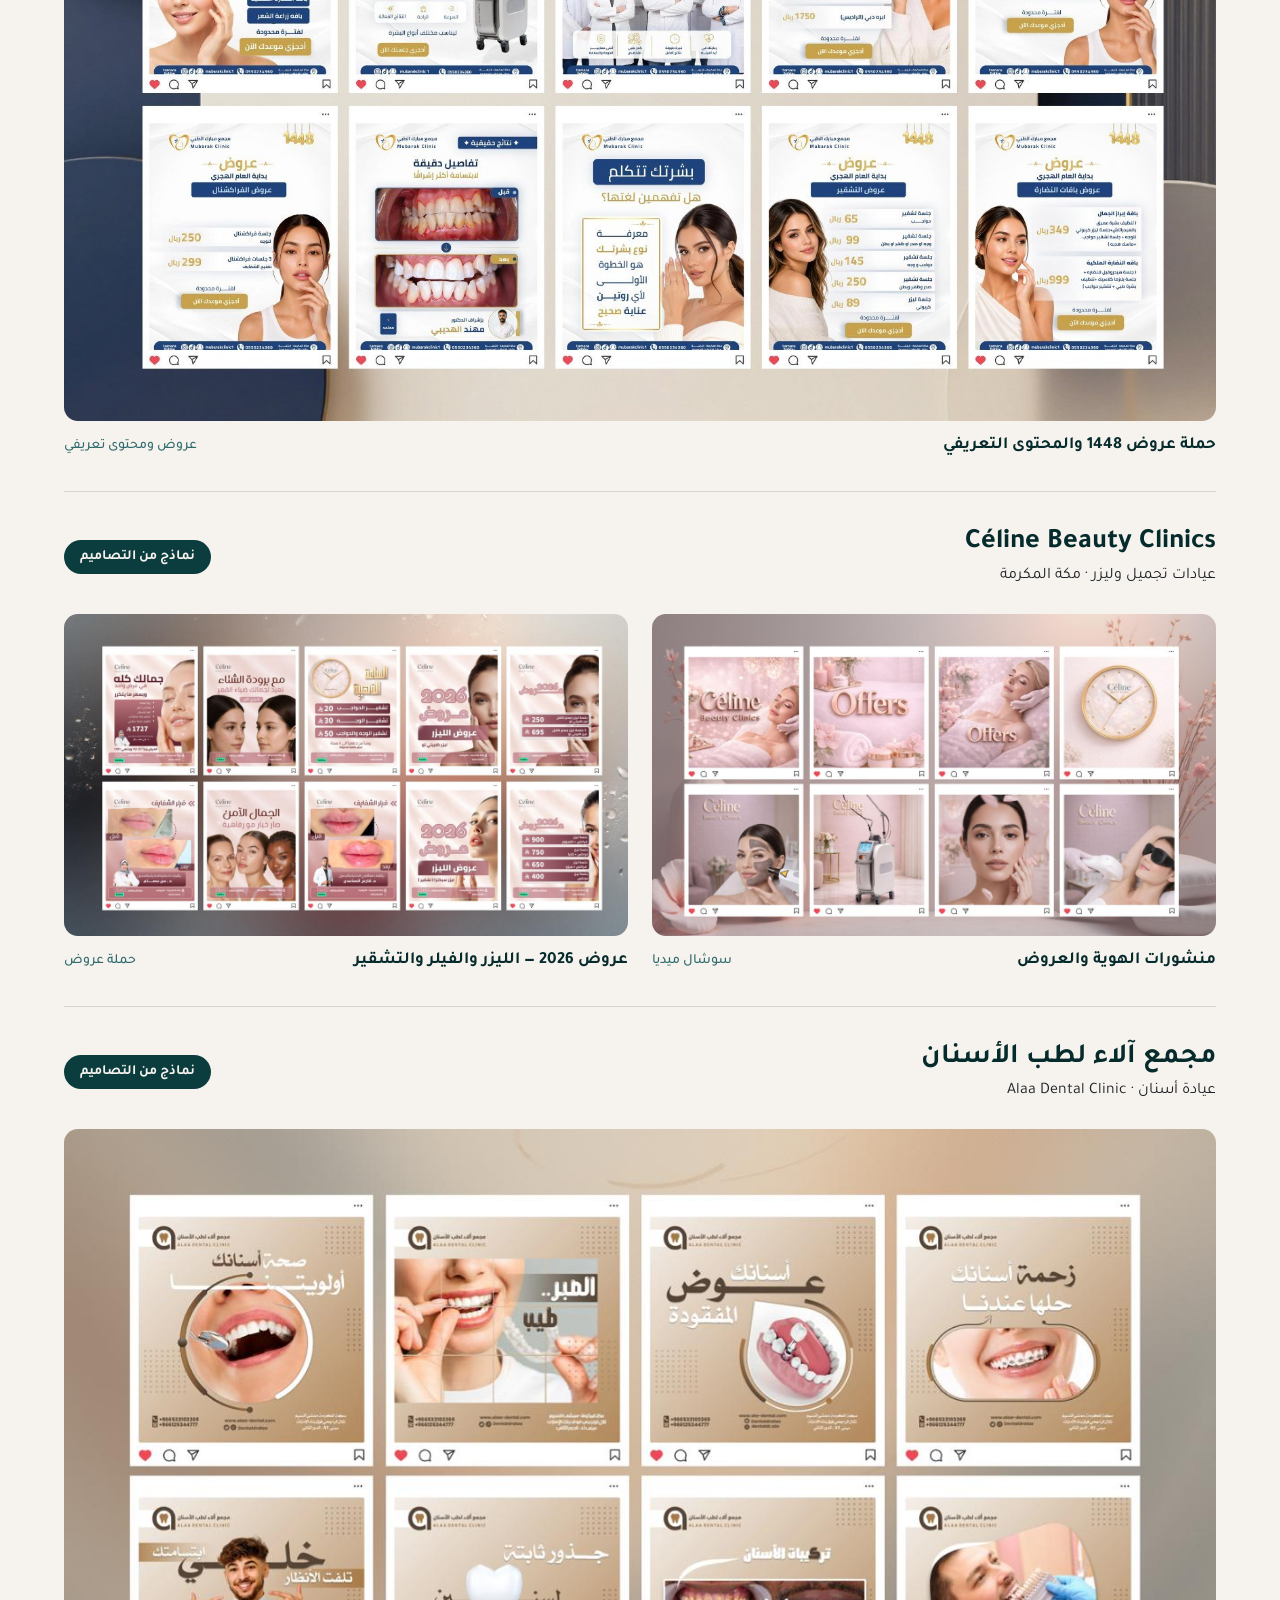
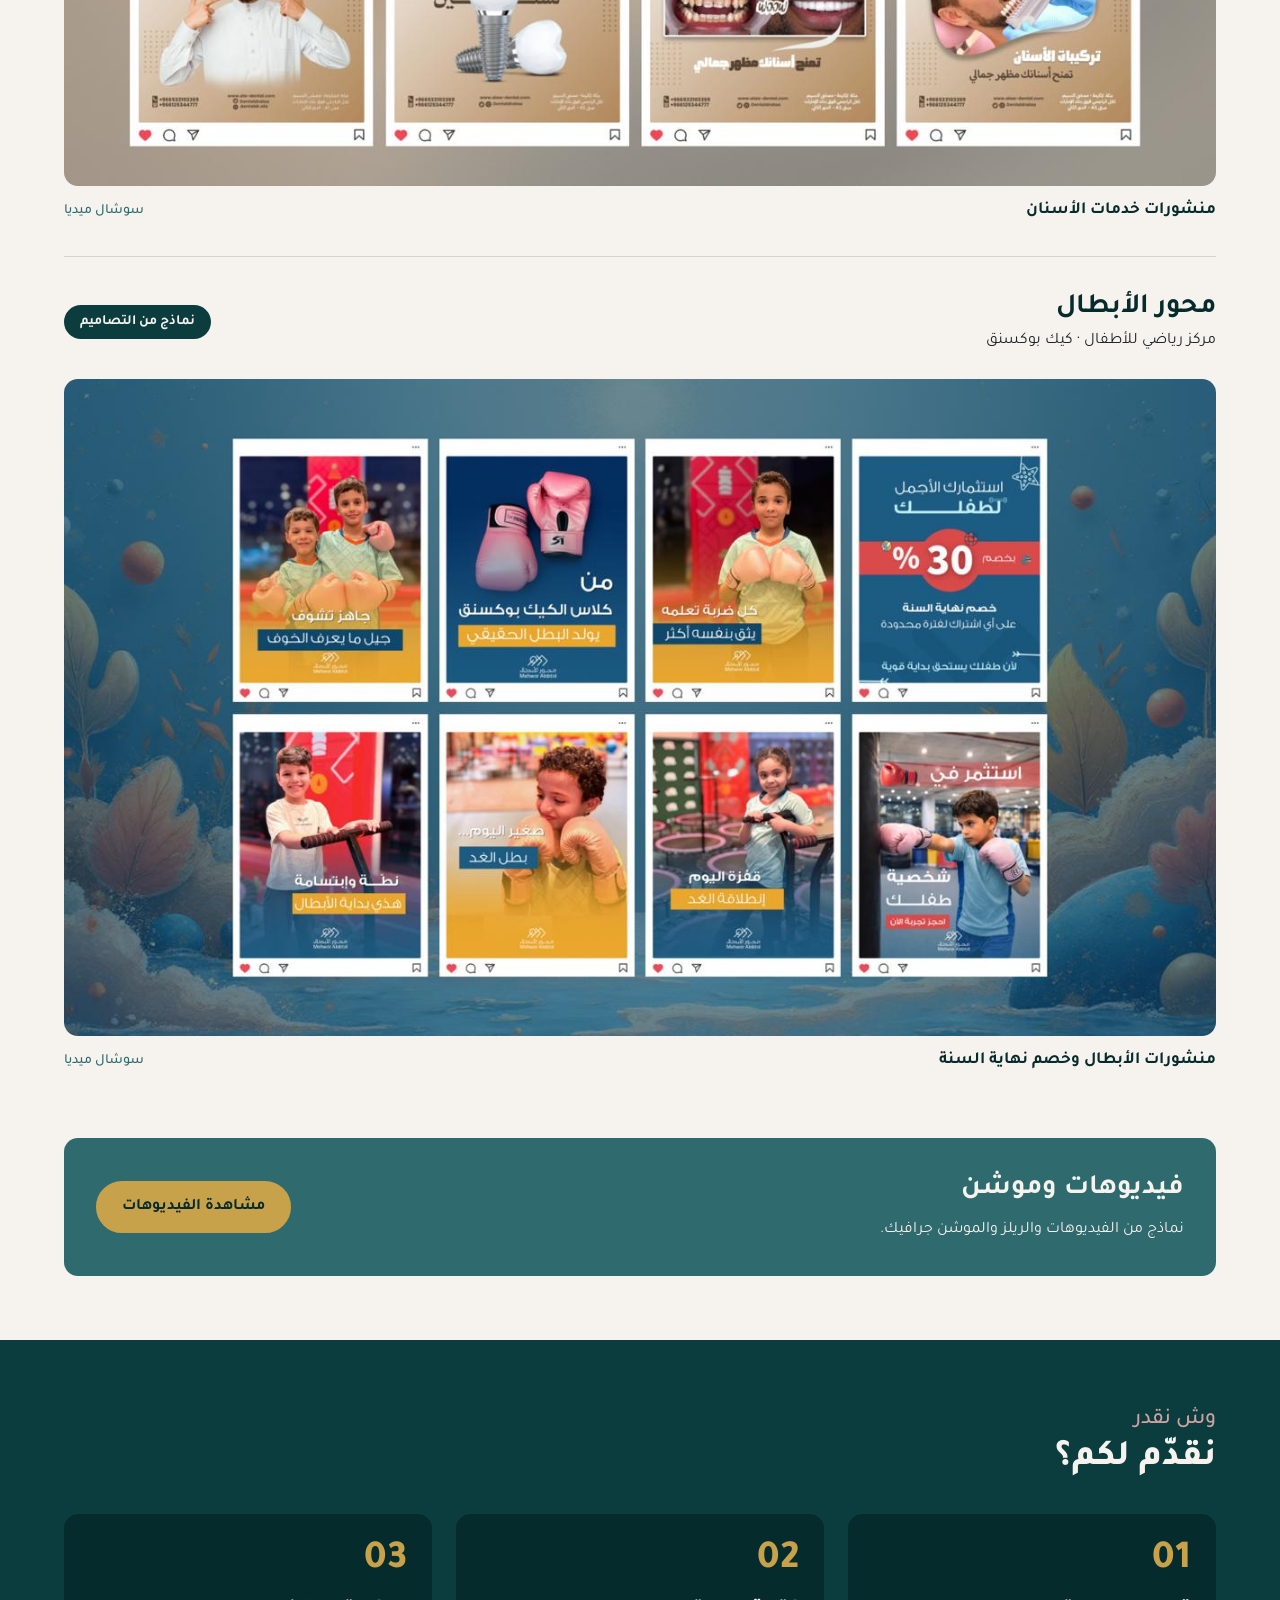
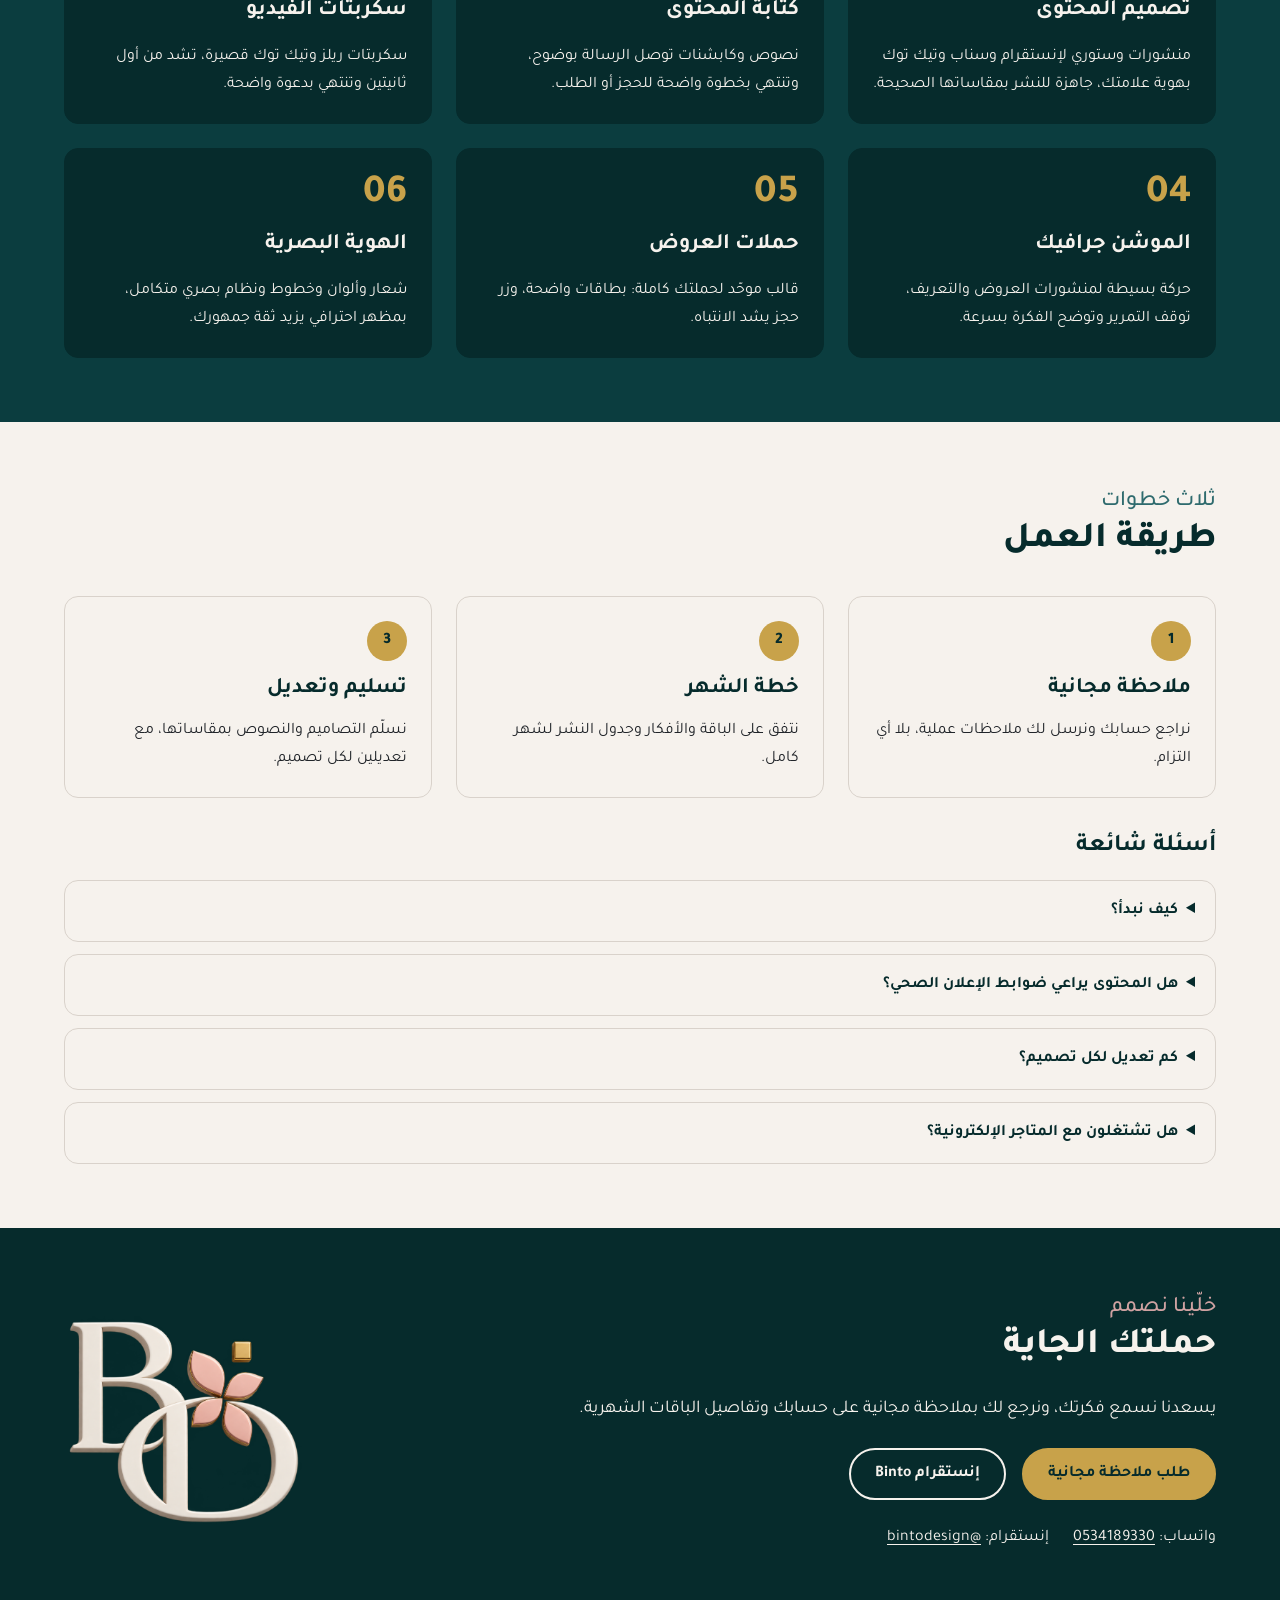
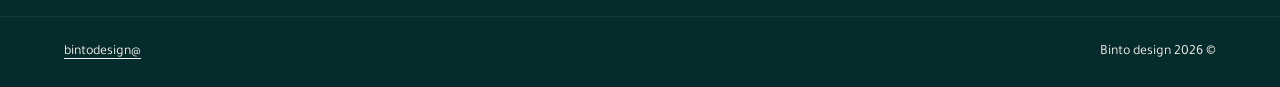
==== commit 09b131f7: "إصلاحات التدقيق: صيغة محايدة، هوية بنتو في /p و/v، توضيح صفحة صوتك، تحديث صفحة العرض (كتابة المحتوى،" ====
--- a/index.html
+++ b/index.html
@@ -66,7 +66,7 @@
         <h1 class="stage__title"><span>محتوى يحوّل المتابع</span><b>إلى حجز وطلب</b></h1>
         <p>تصميم وكتابة محتوى وسكربتات فيديو وموشن جرافيك، بهوية ثابتة لعلامتك وخطوة واضحة في كل منشور: حجز أو طلب، مو إعجاب وبس.</p>
         <div class="actions">
-          <a class="btn btn--gold" href="https://wa.me/966534189330?text=%D9%85%D8%B1%D8%AD%D8%A8%D8%A7%D9%8B%D8%8C%20%D8%A3%D8%B1%D8%BA%D8%A8%20%D9%81%D9%8A%20%D8%A7%D9%84%D9%85%D9%84%D8%A7%D8%AD%D8%B8%D8%A9%20%D8%A7%D9%84%D9%85%D8%AC%D8%A7%D9%86%D9%8A%D8%A9%20%D8%B9%D9%84%D9%89%20%D8%AD%D8%B3%D8%A7%D8%A8%D9%8A%20%D9%85%D9%86%20Binto%20design" target="_blank" rel="noopener">احصل على ملاحظة مجانية</a>
+          <a class="btn btn--gold" href="https://wa.me/966534189330?text=%D9%85%D8%B1%D8%AD%D8%A8%D8%A7%D9%8B%D8%8C%20%D8%A3%D8%B1%D8%BA%D8%A8%20%D9%81%D9%8A%20%D8%A7%D9%84%D9%85%D9%84%D8%A7%D8%AD%D8%B8%D8%A9%20%D8%A7%D9%84%D9%85%D8%AC%D8%A7%D9%86%D9%8A%D8%A9%20%D8%B9%D9%84%D9%89%20%D8%AD%D8%B3%D8%A7%D8%A8%D9%8A%20%D9%85%D9%86%20Binto%20design" target="_blank" rel="noopener">طلب ملاحظة مجانية</a>
           <a class="btn btn--outline" href="#work">تصفّح الأعمال</a>
         </div>
       </div>
@@ -200,7 +200,7 @@
       <h2 class="h2 h2--duo"><span>خلّينا نصمم</span><b>حملتك الجاية</b></h2>
       <p>يسعدنا نسمع فكرتك، ونرجع لك بملاحظة مجانية على حسابك وتفاصيل الباقات الشهرية.</p>
       <div class="actions">
-        <a class="btn btn--gold" href="https://wa.me/966534189330?text=%D9%85%D8%B1%D8%AD%D8%A8%D8%A7%D9%8B%D8%8C%20%D8%A3%D8%B1%D8%BA%D8%A8%20%D9%81%D9%8A%20%D8%A7%D9%84%D9%85%D9%84%D8%A7%D8%AD%D8%B8%D8%A9%20%D8%A7%D9%84%D9%85%D8%AC%D8%A7%D9%86%D9%8A%D8%A9%20%D8%B9%D9%84%D9%89%20%D8%AD%D8%B3%D8%A7%D8%A8%D9%8A%20%D9%85%D9%86%20Binto%20design" target="_blank" rel="noopener">احصل على ملاحظة مجانية</a>
+        <a class="btn btn--gold" href="https://wa.me/966534189330?text=%D9%85%D8%B1%D8%AD%D8%A8%D8%A7%D9%8B%D8%8C%20%D8%A3%D8%B1%D8%BA%D8%A8%20%D9%81%D9%8A%20%D8%A7%D9%84%D9%85%D9%84%D8%A7%D8%AD%D8%B8%D8%A9%20%D8%A7%D9%84%D9%85%D8%AC%D8%A7%D9%86%D9%8A%D8%A9%20%D8%B9%D9%84%D9%89%20%D8%AD%D8%B3%D8%A7%D8%A8%D9%8A%20%D9%85%D9%86%20Binto%20design" target="_blank" rel="noopener">طلب ملاحظة مجانية</a>
         <a class="btn btn--outline" href="https://www.instagram.com/bintodesign/" target="_blank" rel="noopener">إنستقرام Binto</a>
       </div>
       <div class="contact__links">
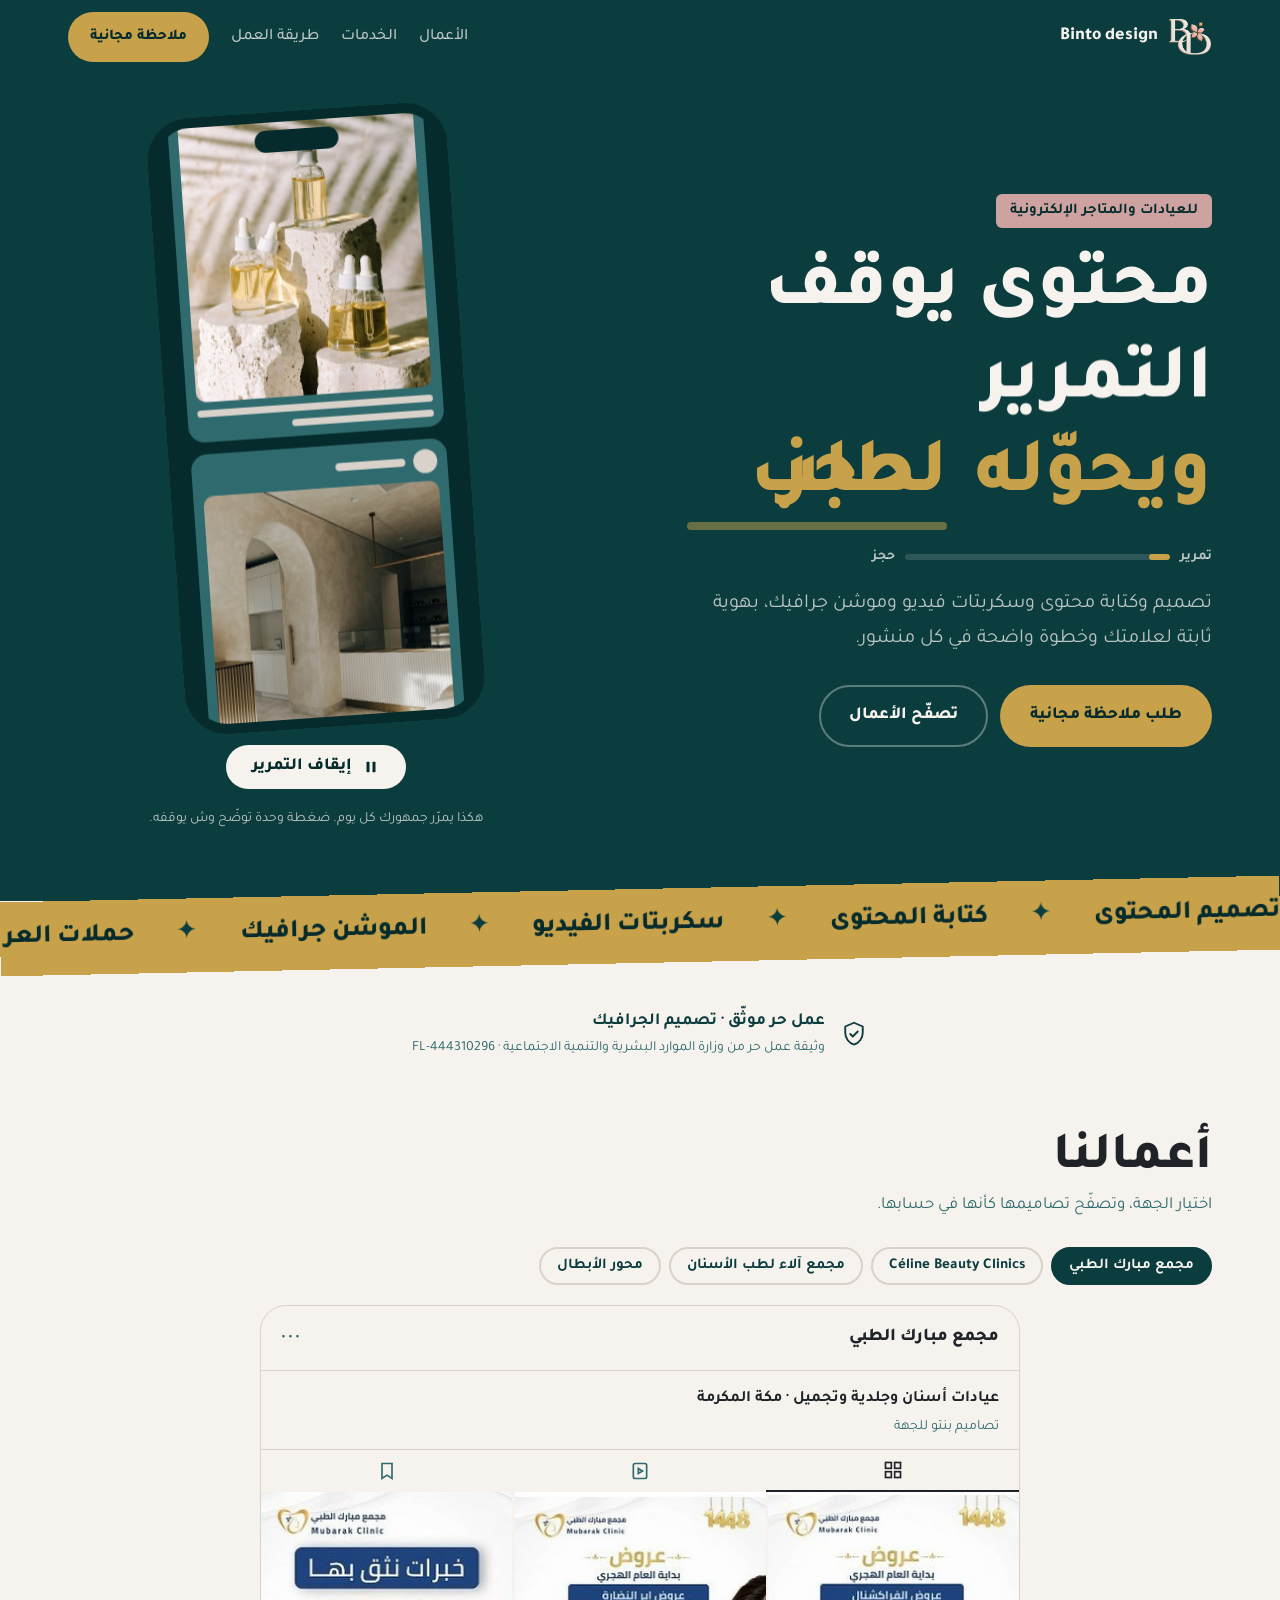
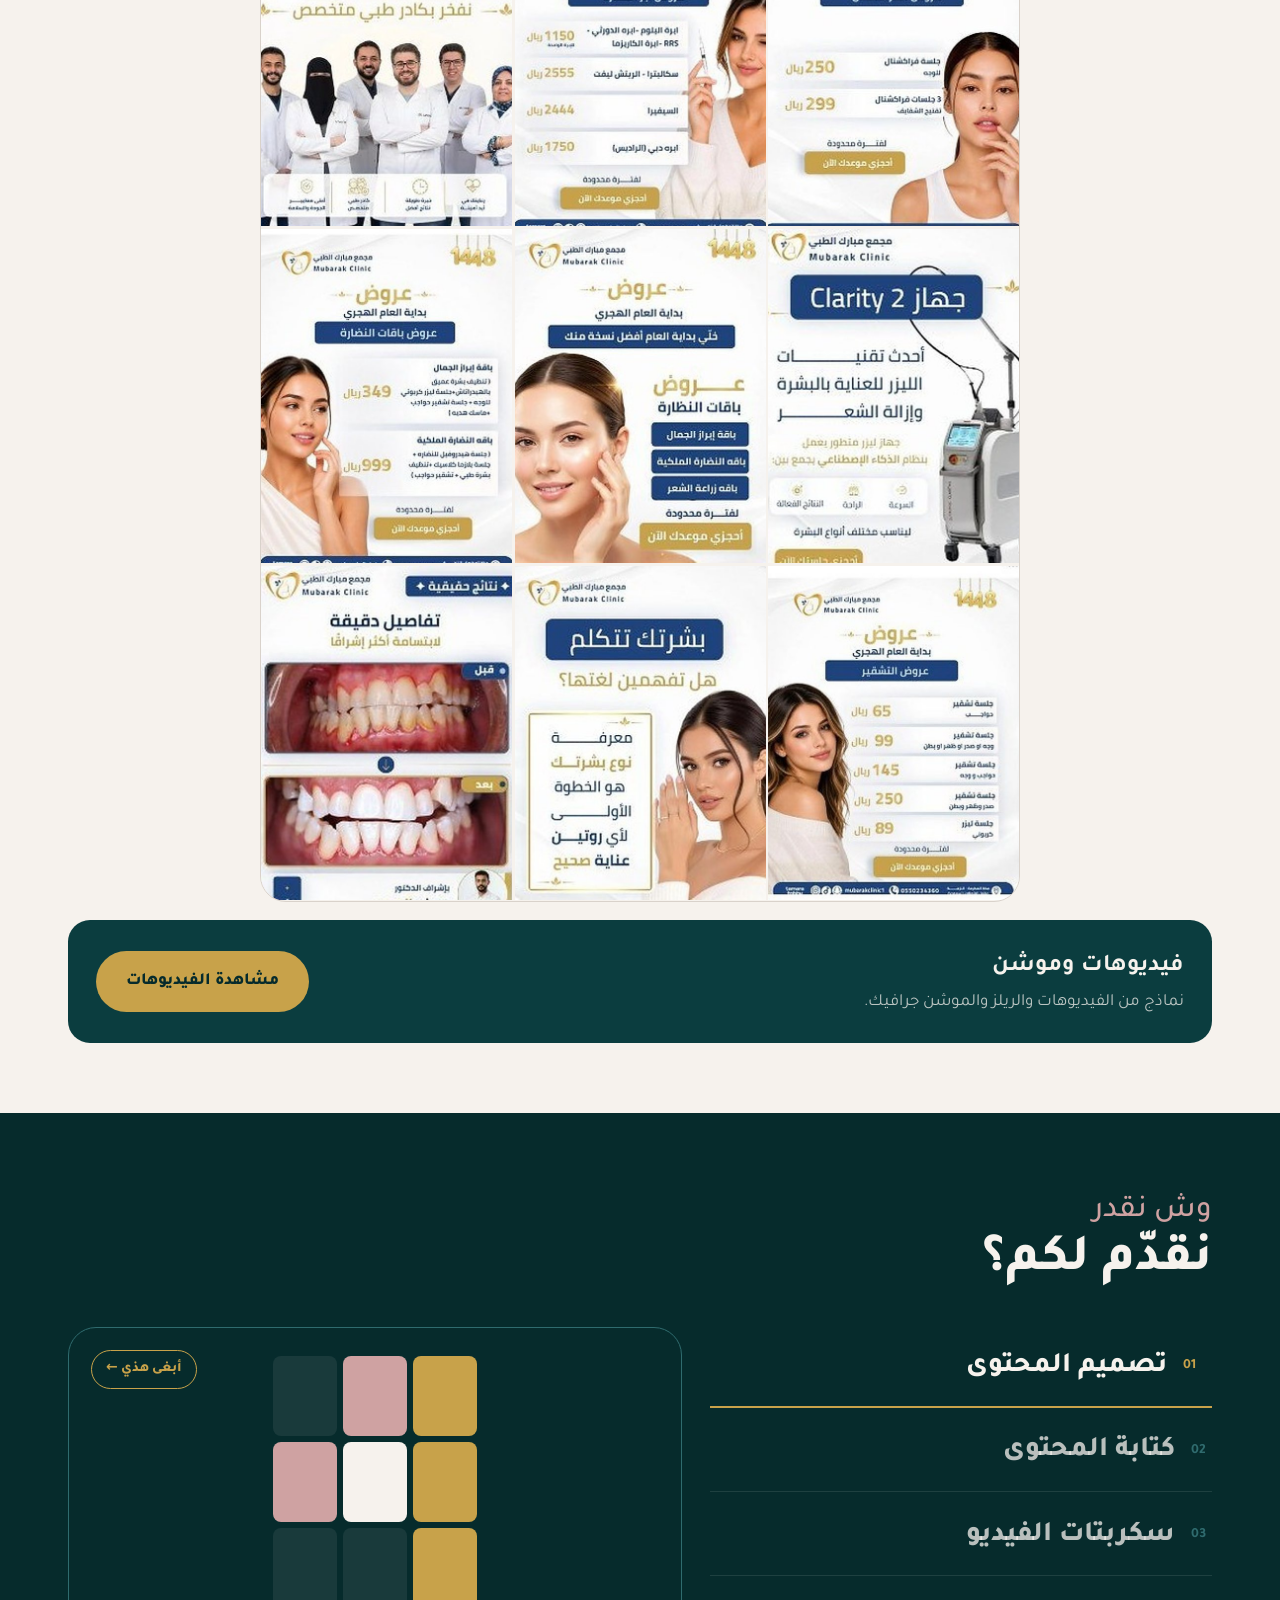
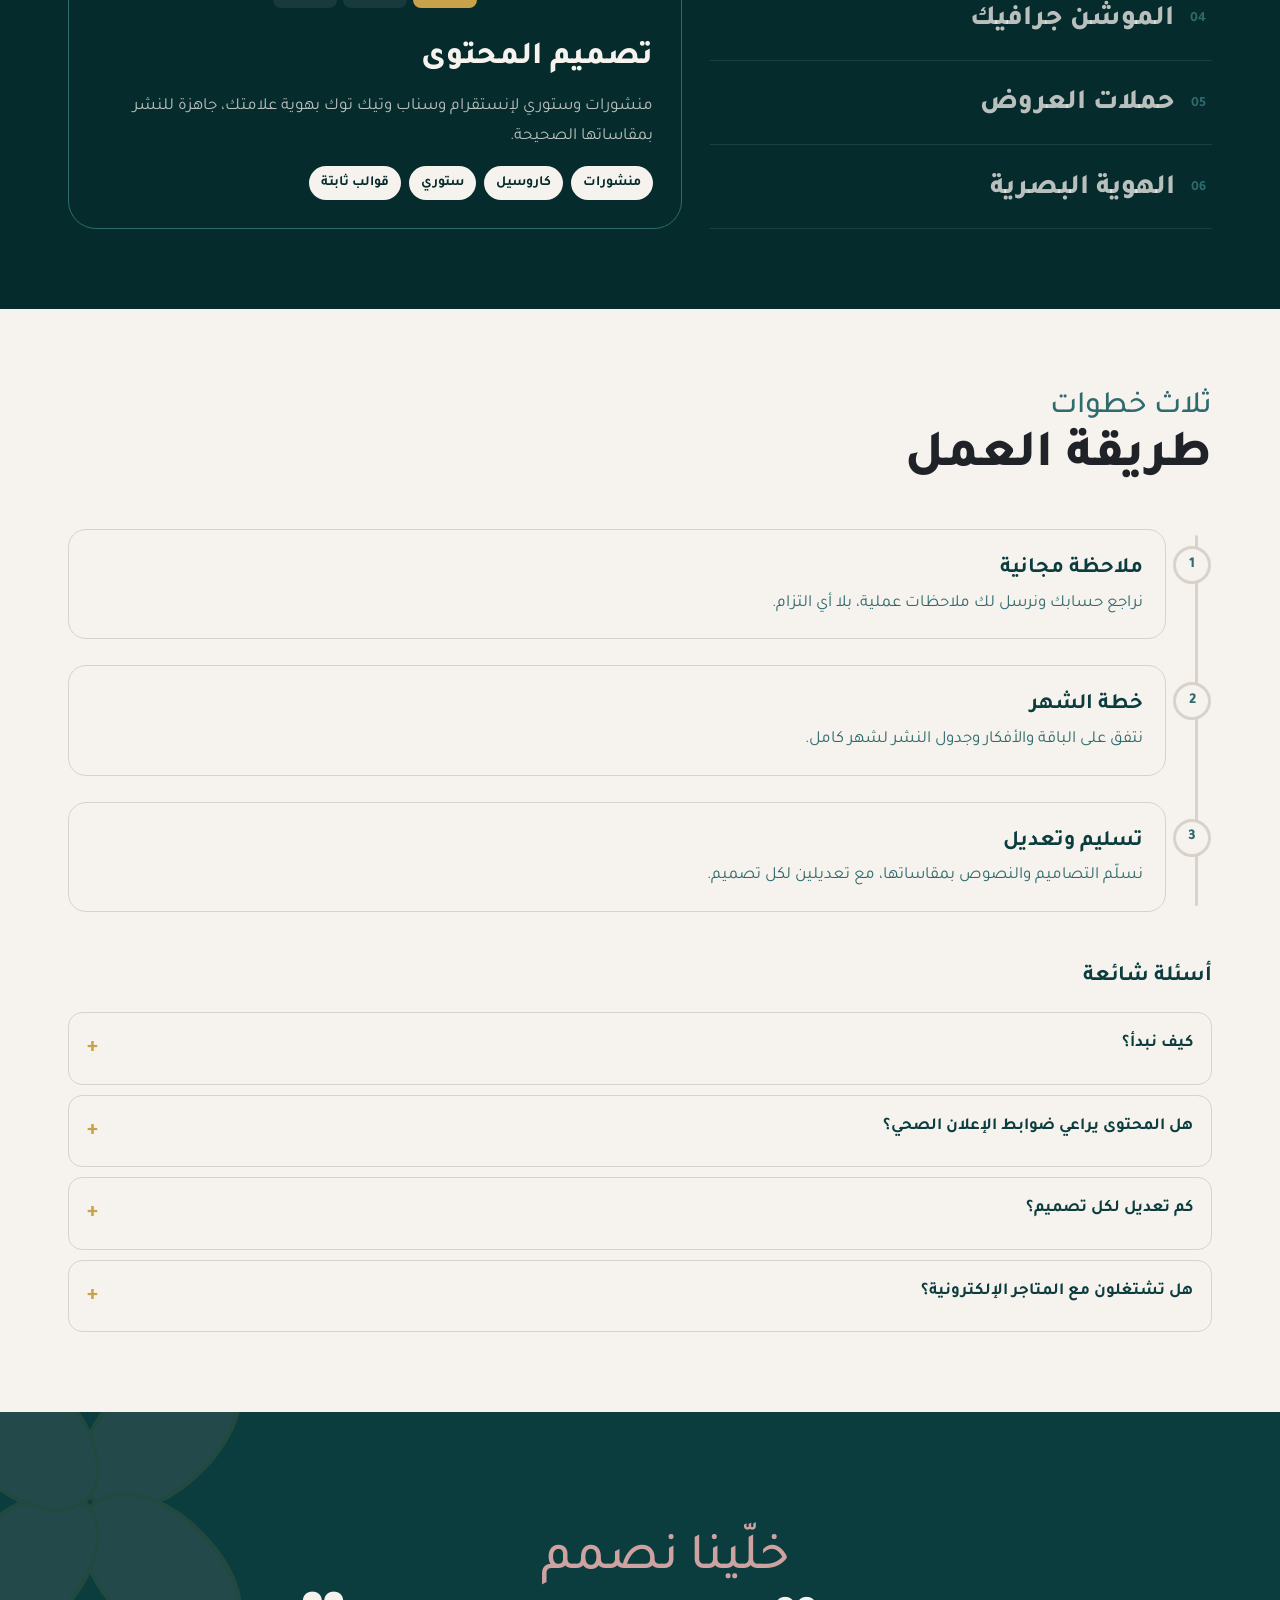
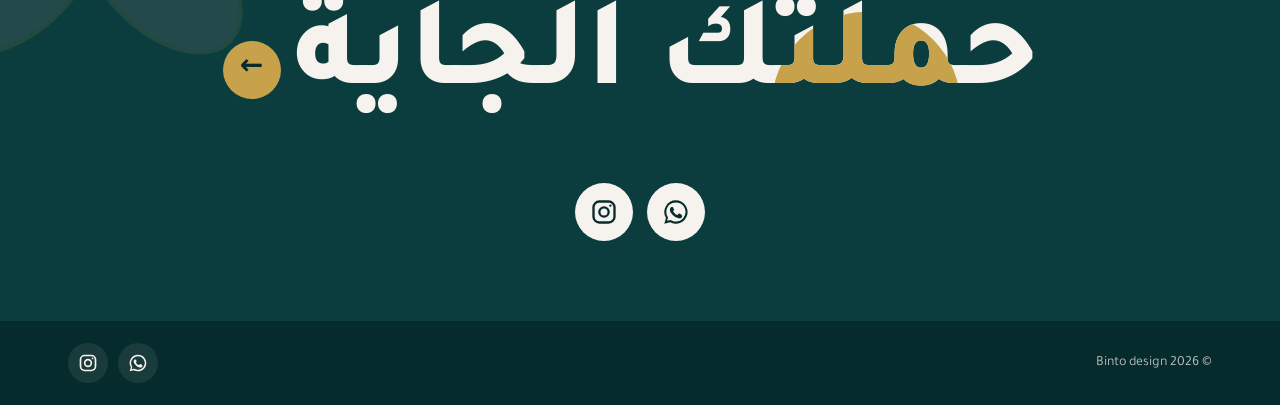
==== commit 8b8eedb8: "نشر الرئيسية الجديدة على / وصفحة باقات إنستقرام /ip، وتحويل /new للرئيسية Co-Authored-By: Claude Opu" ====
--- a/index.html
+++ b/index.html
@@ -2,8 +2,7 @@
 <html lang="ar" dir="rtl">
 <head>
 <meta charset="utf-8">
-<meta name="viewport" content="width=device-width, initial-scale=1">
-<title>Binto design — محتوى يحوّل المتابع إلى حجز وطلب</title>
+<meta name="viewport" content="width=device-width, initial-scale=1, viewport-fit=cover">
 <meta name="description" content="Binto design: تصميم وكتابة محتوى وسكربتات فيديو وموشن جرافيك للعيادات والمتاجر الإلكترونية، بهدف واحد: حجز أو طلب.">
 <meta property="og:title" content="Binto design — محتوى يحوّل المتابع إلى حجز وطلب">
 <meta property="og:description" content="تصميم وكتابة محتوى وسكربتات فيديو وموشن جرافيك للعيادات والمتاجر الإلكترونية. ملاحظة مجانية على حسابك، بلا التزام.">
@@ -14,211 +13,548 @@
 <meta property="og:type" content="website">
 <meta name="theme-color" content="#0b3d3f">
 <link rel="icon" type="image/png" href="images/favicon.png">
-<link rel="preload" href="fonts/Tajawal-Bold.ttf" as="font" type="font/ttf" crossorigin>
-<link rel="stylesheet" href="css/style.css">
-<script type="application/ld+json">
-{
-  "@context": "https://schema.org",
-  "@type": "ProfessionalService",
-  "name": "Binto design",
-  "description": "تصميم وكتابة محتوى وسكربتات فيديو وموشن جرافيك للعيادات والمتاجر الإلكترونية.",
-  "url": "https://bintodesign.netlify.app/",
-  "logo": "https://bintodesign.netlify.app/images/logo-dark.png",
-  "image": "https://bintodesign.netlify.app/images/hero.jpg",
-  "telephone": "+966534189330",
-  "areaServed": "SA",
-  "sameAs": ["https://www.instagram.com/bintodesign/"]
-}
-</script>
-<!-- Google Analytics -->
+<title>Binto design — محتوى يحوّل المتابع إلى حجز وطلب</title>
+<meta name="description" content="Binto design: تصميم وكتابة محتوى وسكربتات فيديو وموشن جرافيك للعيادات والمتاجر الإلكترونية، بهدف واحد: حجز أو طلب.">
+<meta name="theme-color" content="#062b2c">
+<link rel="icon" type="image/png" href="/images/favicon.png">
+<link rel="preload" href="/fonts/Tajawal-ExtraBold.ttf" as="font" type="font/ttf" crossorigin>
 <script async src="https://www.googletagmanager.com/gtag/js?id=G-868R70M59M"></script>
-<script>
-  window.dataLayer = window.dataLayer || [];
-  function gtag(){dataLayer.push(arguments);}
-  gtag('js', new Date());
-  gtag('config', 'G-868R70M59M');
-</script>
-
+<script>window.dataLayer=window.dataLayer||[];function gtag(){dataLayer.push(arguments);}gtag('js',new Date());gtag('config','G-868R70M59M');</script>
+<style>
+@font-face{font-family:"Tajawal";src:url("/fonts/Tajawal-Regular.ttf");font-weight:400;font-display:swap}
+@font-face{font-family:"Tajawal";src:url("/fonts/Tajawal-Medium.ttf");font-weight:500;font-display:swap}
+@font-face{font-family:"Tajawal";src:url("/fonts/Tajawal-Bold.ttf");font-weight:700;font-display:swap}
+@font-face{font-family:"Tajawal";src:url("/fonts/Tajawal-ExtraBold.ttf");font-weight:800;font-display:swap}
+/* التكوين: مشهد أول فيه جوال يمرّر محتوى مكرر، وضغطة «إيقاف التمرير» تهبط على منشور بنتو. بعده شريط خدمات متحرك، أعمال تُسحب، خدمات تنقلب، وخط طريقة العمل يُرسم مع التمرير. */
+:root{--night:#062B2C;--teal:#0B3D3F;--teal2:#2F6B6E;--gold:#C8A24A;--rose:#CFA2A2;--sand:#F6F2ED;--ink:#1F2328;--line:#D9D2CB;--mute:#2F6B6E;--soft:rgba(246,242,237,.75);
+--f:"Tajawal",system-ui,"Segoe UI",Tahoma,sans-serif;color-scheme:light}
+*{box-sizing:border-box}
+html{scroll-behavior:smooth}
+html,body{margin:0;background:var(--sand);color:var(--ink);overflow-x:clip}
+body{font-family:var(--f);font-size:17px;line-height:1.75;overflow-x:hidden}
+img{max-width:100%;display:block}
+a{color:inherit}
+h1,h2,h3,p{margin:0}
+h1,h2{text-wrap:balance;line-height:1.2}
+.wrap{max-width:1180px;margin-inline:auto;padding-left:max(18px,env(safe-area-inset-left,0px));padding-right:max(18px,env(safe-area-inset-right,0px))}
+.btn{display:inline-flex;align-items:center;justify-content:center;gap:10px;font-family:inherit;font-weight:800;font-size:17px;border-radius:999px;padding:14px 28px;text-decoration:none;border:2px solid transparent;cursor:pointer;transition:transform .25s,background .25s,color .25s}
+.btn:hover{transform:translateY(-2px)}
+.btn--gold{background:var(--gold);color:var(--night)}
+.btn--ghost{border-color:rgba(246,242,237,.35);color:var(--sand);background:transparent}
+.btn--ghost:hover{border-color:var(--gold);color:var(--gold)}
+:focus-visible{outline:3px solid var(--gold);outline-offset:3px}
+.h2{font-size:clamp(30px,4.6vw,52px);font-weight:800}
+.h2 span{display:block;font-weight:500;font-size:.6em;color:var(--teal2)}
+.on-dark .h2 span{color:var(--rose)}
+section{position:relative}
+.reveal{opacity:1;transform:none;transition:opacity .9s cubic-bezier(.2,.8,.2,1),transform .9s cubic-bezier(.2,.8,.2,1)}
+.js .reveal.wait{opacity:0;transform:translateY(34px)}
+
+/* الهيدر */
+.header{position:fixed;inset:0 0 auto;z-index:50;padding-top:env(safe-area-inset-top,0px);transition:background .4s}
+.header.solid{background:var(--night);border-bottom:1px solid var(--teal2)}
+.header .wrap{display:flex;align-items:center;justify-content:space-between;gap:14px;height:74px}
+.brand{display:flex;align-items:center;gap:10px;color:var(--sand);text-decoration:none;font-weight:800;font-size:18px}
+.brand img{width:44px;height:auto}
+.nav{display:flex;align-items:center;gap:22px}
+.nav a.l{color:var(--soft);text-decoration:none;font-size:16px;font-weight:500;transition:color .2s}
+.nav a.l:hover{color:var(--gold)}
+.nav .btn{padding:10px 20px;font-size:15px}
+@media(max-width:820px){.nav a.l{display:none}}
+
+/* المشهد الأول */
+.hero{background:var(--teal);color:var(--sand);overflow:hidden;padding-top:calc(110px + env(safe-area-inset-top,0px));padding-bottom:70px}
+.hero__grid{display:grid;grid-template-columns:minmax(0,1.1fr) minmax(0,.9fr);gap:40px;align-items:center}
+@media(max-width:900px){.hero__grid{grid-template-columns:1fr;gap:36px}}
+.kicker{display:inline-block;font-size:15px;font-weight:700;color:var(--night);background:var(--rose);padding:4px 14px;border-radius:6px}
+.hero h1{margin-top:18px;font-size:clamp(38px,6.4vw,78px);font-weight:800}
+.hero h1 .w{display:inline-block;opacity:1;transform:none}
+.js .hero h1 .w{opacity:0;transform:translateY(40px) rotate(4deg);animation:wordIn .9s cubic-bezier(.2,.8,.2,1) forwards}
+@keyframes wordIn{to{opacity:1;transform:none}}
+.hero h1 em{font-style:normal;color:var(--gold)}
+.slot{display:inline-block;vertical-align:bottom;height:1.2em;overflow:hidden;position:relative}
+.slot__col{display:flex;flex-direction:column;align-items:flex-start;will-change:transform}
+.slot__col b{display:block;width:max-content;height:1.2em;font-weight:800;white-space:nowrap}
+.slot__col b.fd{color:rgba(246,242,237,.35)}
+.slot.landed{color:var(--gold)}
+.slot.landed::after{content:"";position:absolute;inset:auto 0 .08em;height:.08em;background:var(--rose);border-radius:9px;transform-origin:right;animation:line .7s .1s cubic-bezier(.2,.8,.2,1) both}
+@keyframes line{from{transform:scaleX(0)}}
+.rot{display:inline-grid;vertical-align:bottom;position:relative;margin-inline-start:.12em}
+.rot b{grid-area:1/1;justify-self:start;width:max-content;font-weight:800;white-space:nowrap;opacity:0;transform:translateY(.6em) rotateX(-70deg);transition:all .6s cubic-bezier(.2,.8,.2,1)}
+.rot b.on{opacity:1;transform:none}
+.rot b.out{opacity:0;transform:translateY(-.6em) rotateX(70deg)}
+.rot::after{content:"";position:absolute;inset:auto 0 -.04em;height:.1em;background:var(--gold);border-radius:9px;opacity:.5}
+.meter{display:flex;align-items:center;gap:10px;margin-top:18px;font-size:14px;font-weight:700;color:var(--soft);max-width:340px}
+.meter i{flex:1;height:6px;border-radius:9px;background:rgba(246,242,237,.14);position:relative;overflow:hidden}
+.meter i::after{content:"";position:absolute;inset:0 0 0 auto;width:var(--m,8%);background:var(--gold);border-radius:9px;transition:width 1.4s cubic-bezier(.2,.8,.2,1)}
+.hero p.lead{margin-top:18px;font-size:clamp(17px,1.8vw,20px);color:var(--soft);max-width:46ch}
+.actions{display:flex;gap:12px;flex-wrap:wrap;margin-top:28px}
+
+/* الجوال */
+.phone-wrap{display:grid;justify-items:center;gap:18px}
+.phone{position:relative;width:min(300px,78vw);aspect-ratio:9/18.5;border-radius:42px;background:var(--night);border:10px solid var(--night);overflow:hidden;transform:rotate(-4deg);transition:transform .8s cubic-bezier(.2,.8,.2,1)}
+.phone.stopped{transform:rotate(0deg) scale(1.02)}
+.phone::before{content:"";position:absolute;top:8px;left:50%;width:84px;height:22px;border-radius:99px;background:var(--night);transform:translateX(-50%);z-index:3}
+.feed{position:absolute;inset:0;padding:40px 12px 12px;display:flex;flex-direction:column;gap:12px;will-change:transform}
+.fp{flex:none;border-radius:16px;background:var(--teal2);padding:10px;display:grid;gap:8px}
+.fp .u{display:flex;align-items:center;gap:8px}.fp .u i{width:24px;height:24px;border-radius:99px;background:var(--line);display:block}.fp .u b{height:8px;width:70px;border-radius:4px;background:var(--line);display:block}
+.fp .img{aspect-ratio:4/5;border-radius:10px;background:var(--line);display:grid;place-items:center;font-size:15px;font-weight:700;color:var(--teal2);text-align:center;padding:10px;line-height:1.4}
+.fp .img.ph{padding:0;overflow:hidden}.fp .img.ph img{width:100%;height:100%;object-fit:cover;display:block}
+.fp .t{height:7px;border-radius:4px;background:var(--line)}.fp .t.s{width:60%}
+.fp.binto{background:var(--sand);outline:3px solid var(--gold);position:relative;z-index:1}
+.fp.binto .u b{width:auto;height:auto;background:none!important;font-size:11px;font-weight:800;color:var(--ink)}
+.fp.binto .u i{background:var(--gold)!important}
+.fp.binto .img{position:relative;background:var(--teal2);overflow:hidden;padding:0;display:block;color:var(--sand);text-align:right}
+.fp.binto .img img{position:absolute;inset:0;width:100%;height:100%;object-fit:cover;object-position:50% 70%;transform:scale(1.25);transition:transform 2.4s cubic-bezier(.2,.8,.2,1)}
+.phone.stopped .fp.binto .img img{transform:scale(1)}
+.fp.binto .cap{position:absolute;inset:12px 12px auto;display:grid;gap:4px}
+.fp.binto .cap small{justify-self:start;font-size:10px;font-weight:800;background:var(--sand);color:var(--night);border-radius:6px;padding:2px 8px}
+.fp.binto .cap strong{font-size:25px;line-height:1.15;font-weight:800;letter-spacing:-.3px;}
+.fp.binto .cap strong span{display:block;opacity:0;transform:translateY(16px);transition:all .6s cubic-bezier(.2,.8,.2,1)}
+.phone.stopped .fp.binto .cap strong span{opacity:1;transform:none}
+.phone.stopped .fp.binto .cap strong span:nth-child(2){transition-delay:.25s}
+.fp.binto .img .book{position:absolute;inset:auto 12px 12px;background:var(--gold);color:var(--night);border-radius:999px;padding:8px;text-align:center;font-size:14px;font-weight:800;transition:transform .3s}
+.fp.binto .demo{font-size:10px;color:var(--mute);font-weight:700}
+.burst{position:absolute;left:50%;top:45%;font-size:64px;color:var(--rose);transform:translate(-50%,-50%) scale(.2);opacity:0;pointer-events:none}
+.phone.stopped .burst{animation:heart 1s .5s ease forwards}
+.phone.stopped{border-color:var(--gold)}
+.fp.binto .img .book.tap{animation:tap .9s ease 2}
+@keyframes tap{40%{transform:scale(.92)}70%{transform:scale(1.04)}}
+.toast{position:absolute;left:12px;right:12px;bottom:16px;z-index:4;background:var(--night);color:var(--sand);border:1px solid var(--gold);border-radius:14px;padding:10px 12px;font-size:13px;font-weight:700;display:flex;gap:8px;align-items:center;transform:translateY(140%);transition:transform .6s cubic-bezier(.2,.8,.2,1)}
+.toast.show{transform:none}
+.toast i{width:10px;height:10px;border-radius:99px;background:var(--gold);flex:none}
+.stopbtn{font-family:inherit;font-size:17px;font-weight:800;color:var(--night);background:var(--sand);border:0;border-radius:999px;padding:12px 26px;cursor:pointer;display:flex;gap:10px;align-items:center;animation:pulse 2s infinite}
+.stopbtn[disabled]{animation:none;opacity:.6;cursor:default}
+@keyframes pulse{0%,100%{transform:scale(1)}50%{transform:scale(1.05)}}
+.hint{font-size:14px;color:var(--soft)}
+
+/* الشريط المتحرك */
+.marquee{background:var(--gold);color:var(--night);overflow:hidden;padding-block:14px;transform:rotate(-1.2deg);margin-top:-12px;position:relative;z-index:2}
+.marquee__track{display:flex;gap:42px;width:max-content;animation:mq 26s linear infinite;font-size:clamp(18px,2.4vw,26px);font-weight:800;white-space:nowrap}
+.marquee__track span{display:flex;align-items:center;gap:42px}
+.marquee__track span::after{content:"✦";color:var(--teal)}
+@keyframes mq{to{transform:translateX(50%)}}
+
+/* الثقة */
+.trust{display:flex;align-items:center;gap:14px;justify-content:center;padding-block:44px 8px;color:var(--teal);text-align:right;flex-wrap:wrap}
+.trust strong{display:block;font-size:17px}.trust small{display:block;color:var(--mute);font-size:14px}
+
+/* الأعمال */
+.work{padding-block:60px 70px}
+.work__head{display:flex;justify-content:space-between;align-items:end;gap:20px;flex-wrap:wrap;margin-bottom:26px}
+.work__head p{color:var(--mute)}
+.filters{display:flex;gap:8px;flex-wrap:wrap}
+.pill{font-family:inherit;font-size:15px;font-weight:700;border:2px solid var(--line);background:var(--sand);color:var(--teal);border-radius:999px;padding:7px 16px;cursor:pointer;transition:all .25s}
+.pill[aria-pressed="true"]{background:var(--teal);border-color:var(--teal);color:var(--sand)}
+.rail{display:flex;gap:20px;overflow-x:auto;scroll-snap-type:x mandatory;padding:10px 4px 26px;cursor:grab;scrollbar-width:thin}
+.rail.drag{cursor:grabbing;scroll-snap-type:none}
+.rail::-webkit-scrollbar{height:6px}.rail::-webkit-scrollbar-thumb{background:var(--line);border-radius:9px}
+.shot{flex:none;width:min(560px,82vw);scroll-snap-align:start;background:var(--sand);border-radius:22px;overflow:hidden;border:1px solid var(--line);transition:transform .5s cubic-bezier(.2,.8,.2,1),border-color .5s,opacity .4s;transform-style:preserve-3d}
+.shot:hover{border-color:var(--gold)}
+.shot img{width:100%;aspect-ratio:16/9;object-fit:cover;pointer-events:none;user-select:none}
+.shot figcaption{padding:16px 20px;display:grid;gap:2px}
+.shot strong{font-size:18px;color:var(--teal)}.shot span{font-size:14px;color:var(--mute)}
+.shot.hide{display:none}
+.drag-hint{display:flex;align-items:center;gap:8px;color:var(--mute);font-size:14px}
+.videos{margin-top:18px;background:var(--teal);color:var(--sand);border-radius:22px;padding:26px 28px;display:flex;justify-content:space-between;align-items:center;gap:16px;flex-wrap:wrap}
+.videos h3{font-size:24px}.videos p{color:var(--soft)}
+
+
+/* حساب إنستقرام */
+.ig{display:grid;gap:16px}
+.ig__tabs{display:flex;gap:8px;overflow-x:auto;padding-bottom:4px;scrollbar-width:none}
+.igt{flex:none;font-family:inherit;font-size:15px;font-weight:700;border:2px solid var(--line);background:var(--sand);color:var(--teal);border-radius:999px;padding:8px 16px;cursor:pointer;transition:all .3s}
+.igt[aria-selected="true"]{background:var(--teal);border-color:var(--teal);color:var(--sand)}
+.ig__screen{background:var(--sand);border:1px solid var(--line);border-radius:26px;overflow:hidden;max-width:760px;margin-inline:auto;width:100%}
+.ig__bar{display:flex;justify-content:space-between;align-items:center;padding:16px 20px;border-bottom:1px solid var(--line)}
+.ig__name{font-weight:800;font-size:18px;color:var(--ink)}
+.ig__dots{color:var(--mute);letter-spacing:2px}
+.ig__bio{padding:14px 20px 10px;display:grid;gap:2px}.ig__bio b{font-size:16px}.ig__bio small{color:var(--mute);font-size:14px}
+.ig__strip{display:flex;border-top:1px solid var(--line);color:var(--teal2)}.ig__strip span{flex:1;display:grid;place-items:center;padding:10px 0}.ig__strip span.on{color:var(--ink);border-bottom:2px solid var(--ink)}
+.ig__grid{display:grid;grid-template-columns:repeat(3,1fr);gap:3px}
+.cell{position:relative;aspect-ratio:3/4;overflow:hidden;background:var(--line);border:0;padding:0;cursor:pointer;opacity:0;transform:scale(.9);animation:cellIn .55s cubic-bezier(.2,.8,.2,1) forwards}
+@keyframes cellIn{to{opacity:1;transform:none}}
+.cell img{width:100%;height:100%;object-fit:cover;transition:transform .6s cubic-bezier(.2,.8,.2,1)}
+.cell:hover img{transform:scale(1.07)}
+.cell::after{content:"♥";position:absolute;inset:0;display:grid;place-items:center;color:var(--sand);font-size:30px;background:rgba(6,43,44,.45);opacity:0;transition:opacity .3s}
+@media(hover:hover){.cell:hover::after{opacity:1}}
+.lb{position:fixed;inset:0;z-index:100;background:rgba(6,43,44,.88);display:grid;place-items:center;padding:20px;animation:fade .3s}
+.lb[hidden]{display:none}
+@keyframes fade{from{opacity:0}}
+.lb__card{background:var(--sand);border-radius:20px;width:min(460px,100%);overflow:hidden;animation:pop .45s cubic-bezier(.2,.8,.2,1)}
+@keyframes pop{from{transform:scale(.85) translateY(20px);opacity:0}}
+.lb__top{display:flex;justify-content:space-between;align-items:center;padding:12px 16px;font-size:16px}
+.lb__x{background:none;border:0;font-size:20px;cursor:pointer;color:var(--ink)}
+.lb__img{position:relative;user-select:none}.lb__img img{width:100%;display:block;max-height:68vh;object-fit:contain;background:var(--sand)}
+.heart{position:absolute;inset:0;display:grid;place-items:center;font-size:110px;color:var(--rose);opacity:0;transform:scale(.3);pointer-events:none}
+.heart.go{animation:heart .9s ease forwards}
+@keyframes heart{30%{opacity:1;transform:scale(1.1)}60%{transform:scale(.95)}100%{opacity:0;transform:scale(1.2)}}
+.lb__acts{display:flex;align-items:center;gap:16px;padding:10px 16px;font-size:22px}
+.like{transition:transform .3s,color .3s}.like.on{color:var(--rose);transform:scale(1.2)}
+.lb__acts .nav{margin-inline-start:auto;display:flex;gap:6px}
+.lb__acts .nav button{width:36px;height:36px;border-radius:99px;border:1px solid var(--line);background:var(--sand);font-size:22px;line-height:1;cursor:pointer;color:var(--teal)}
+.lb__cap{display:block;padding:0 16px 14px;color:var(--mute);font-size:13px}
+
+/* الخدمات: قائمة + مسرح متحرك */
+.services{background:var(--night);color:var(--sand);padding-block:80px;overflow:hidden}
+.svc{margin-top:34px;display:grid;grid-template-columns:minmax(0,.9fr) minmax(0,1.1fr);gap:28px;align-items:stretch}
+@media(max-width:900px){.svc{grid-template-columns:1fr}}
+.svc__list{display:grid;gap:4px;counter-reset:s}
+@media(max-width:900px){.svc__list{display:flex;overflow-x:auto;gap:8px;padding-bottom:6px;scrollbar-width:none;scroll-snap-type:x mandatory}}
+.sv{position:relative;display:flex;align-items:center;gap:16px;width:100%;font-family:inherit;text-align:right;background:none;border:0;border-bottom:1px solid rgba(246,242,237,.1);color:var(--soft);padding:16px 6px;cursor:pointer;font-size:clamp(20px,2.3vw,28px);font-weight:800;transition:color .35s,padding .35s}
+.sv::before{counter-increment:s;content:"0" counter(s);font-size:14px;font-weight:700;color:var(--teal2);transition:color .35s}
+.sv .pg{position:absolute;right:0;bottom:-1px;height:2px;width:0;background:var(--gold)}
+.sv[aria-selected="true"]{color:var(--sand);padding-right:16px}
+.sv[aria-selected="true"]::before{color:var(--gold)}
+.sv[aria-selected="true"] .pg{animation:pg 5s linear forwards}
+.svc.paused .sv .pg{animation:none;width:100%}
+@keyframes pg{to{width:100%}}
+@media(hover:hover){.sv:hover{color:var(--sand)}}
+@media(max-width:900px){.sv{flex:none;width:auto;font-size:16px;border:1px solid rgba(246,242,237,.15);border-radius:999px;padding:9px 16px;scroll-snap-align:start}.sv[aria-selected="true"]{padding-right:16px;background:var(--gold);color:var(--night);border-color:var(--gold)}.sv[aria-selected="true"]::before{color:var(--night)}.sv .pg{display:none}}
+.stage{position:relative;border-radius:28px;background:var(--night);border:1px solid var(--teal2);min-height:440px;padding:28px;display:grid;grid-template-rows:1fr auto;gap:22px;overflow:hidden}
+.stage__viz{position:relative;display:grid;place-items:center;min-height:220px}
+.stage__txt h3{font-size:clamp(24px,3vw,32px);font-weight:800;color:var(--sand)}
+.stage__txt p{color:var(--soft);margin-top:6px}
+.chips{display:flex;flex-wrap:wrap;gap:8px;margin-top:14px}
+.chips span{font-size:14px;font-weight:700;color:var(--night);background:var(--sand);border-radius:999px;padding:5px 12px;opacity:0;transform:translateY(10px);animation:chip .5s cubic-bezier(.2,.8,.2,1) forwards}
+@keyframes chip{to{opacity:1;transform:none}}
+.stage__txt>*{animation:txtIn .6s cubic-bezier(.2,.8,.2,1) both}.stage__txt p{animation-delay:.08s}
+@keyframes txtIn{from{opacity:0;transform:translateY(14px)}}
+.stage__cta{position:absolute;top:22px;left:22px;font-size:14px;font-weight:800;color:var(--gold);text-decoration:none;border:1px solid var(--gold);border-radius:999px;padding:6px 14px;z-index:2;transition:background .3s,color .3s}
+.stage__cta:hover{background:var(--gold);color:var(--night)}
+@media(max-width:900px){.stage{grid-template-rows:auto 1fr auto;min-height:0;padding:20px}.stage__cta{position:static;justify-self:start}}
+/* رسومات المسرح */
+.v-grid{display:grid;grid-template-columns:repeat(3,64px);gap:6px}
+.v-grid i{aspect-ratio:4/5;border-radius:8px;background:rgba(246,242,237,.08);animation:tile .5s cubic-bezier(.2,.8,.2,1) both}
+.v-grid i:nth-child(3n+1){background:var(--gold)}.v-grid i:nth-child(4n+2){background:var(--rose)}.v-grid i:nth-child(5n){background:var(--sand)}
+@keyframes tile{from{opacity:0;transform:scale(.4) rotate(-8deg)}}
+.v-type{width:min(320px,100%);background:var(--sand);color:var(--ink);border-radius:18px;padding:16px 18px;font-size:17px;line-height:1.7;min-height:150px}
+.v-type .cur{display:inline-block;width:2px;height:1em;background:var(--teal);vertical-align:middle;animation:blink 1s steps(1) infinite}
+.v-type .cta{display:inline-block;margin-top:8px;background:var(--gold);color:var(--night);font-weight:800;border-radius:999px;padding:3px 12px;font-size:14px;animation:chip .5s both}
+@keyframes blink{50%{opacity:0}}
+.v-reel{width:150px;aspect-ratio:9/16;border-radius:22px;border:6px solid var(--night);background:var(--teal);position:relative;overflow:hidden}
+.v-reel .sc{position:absolute;inset:0;display:grid;place-items:center;text-align:center;font-weight:800;font-size:15px;padding:12px;opacity:0;animation:scene 4.5s infinite}
+.v-reel .sc:nth-child(1){background:var(--rose);color:var(--night)}.v-reel .sc:nth-child(2){background:var(--teal2);animation-delay:1.5s}.v-reel .sc:nth-child(3){background:var(--gold);color:var(--night);animation-delay:3s}
+.v-reel .bar{position:absolute;inset:6px 6px auto;height:3px;border-radius:9px;background:rgba(246,242,237,.3);overflow:hidden}.v-reel .bar::after{content:"";position:absolute;inset:0;background:var(--sand);transform-origin:right;animation:rbar 4.5s linear infinite}
+@keyframes scene{0%,33%{opacity:1}34%,100%{opacity:0}}
+@keyframes rbar{from{transform:scaleX(0)}}
+.v-motion{position:relative;width:240px;height:200px}
+.v-motion i{position:absolute;display:block}
+.v-motion .a{width:70px;height:70px;background:var(--gold);right:20px;top:30px;animation:morph 3s ease-in-out infinite}
+.v-motion .b{width:46px;height:46px;border-radius:99px;background:var(--rose);left:30px;bottom:30px;animation:bounce 1.5s cubic-bezier(.5,0,.5,1) infinite alternate}
+.v-motion .c{width:120px;height:10px;border-radius:9px;background:var(--sand);left:60px;top:110px;transform-origin:right;animation:swipe 3s ease-in-out infinite}
+@keyframes morph{0%,100%{border-radius:14px;transform:rotate(0)}50%{border-radius:99px;transform:rotate(180deg) scale(.8)}}
+@keyframes bounce{to{transform:translateY(-90px)}}
+@keyframes swipe{0%,100%{transform:scaleX(.2)}50%{transform:scaleX(1)}}
+.v-cards{position:relative;width:200px;height:220px}
+.v-cards i{position:absolute;inset:0;border-radius:16px;display:grid;place-items:center;font-style:normal;font-weight:800;font-size:22px;animation:fan .9s cubic-bezier(.2,.8,.2,1) both}
+.v-cards i:nth-child(1){background:var(--rose);color:var(--night);--r:-14deg;--x:-60px}
+.v-cards i:nth-child(2){background:var(--sand);color:var(--teal);--r:0deg;--x:0px;animation-delay:.12s}
+.v-cards i:nth-child(3){background:var(--gold);color:var(--night);--r:14deg;--x:60px;animation-delay:.24s}
+@keyframes fan{from{transform:none;opacity:0}to{transform:translateX(var(--x)) rotate(var(--r));opacity:1}}
+.v-id{display:grid;gap:14px;justify-items:center}
+.v-id .sw{display:flex;gap:8px}.v-id .sw i{width:46px;height:46px;border-radius:99px;animation:tile .5s cubic-bezier(.2,.8,.2,1) both;border:3px solid rgba(246,242,237,.1)}
+.v-id .aa{font-size:64px;font-weight:800;line-height:1;color:var(--sand);animation:txtIn .7s .3s both}.v-id .aa span{color:var(--gold);font-weight:400}
+.v-id small{color:var(--soft);font-size:14px;animation:txtIn .7s .5s both}
+
+/* طريقة العمل */
+.process{padding-block:80px}
+.track{position:relative;margin-top:40px;display:grid;gap:26px;padding-right:46px}
+.track::before{content:"";position:absolute;right:14px;top:6px;bottom:6px;width:3px;background:var(--line);border-radius:3px}
+.track .bar{position:absolute;right:14px;top:6px;width:3px;height:0;background:var(--gold);border-radius:3px;transition:height .2s linear}
+.st{position:relative;background:var(--sand);border:1px solid var(--line);border-radius:18px;padding:20px 22px;transition:border-color .4s,transform .4s}
+.st::before{content:attr(data-n);position:absolute;right:-46px;top:16px;width:32px;height:32px;border-radius:99px;background:var(--sand);border:3px solid var(--line);display:grid;place-items:center;font-weight:800;font-size:15px;color:var(--mute);transition:all .4s}
+.st.lit{border-color:var(--gold);transform:translateX(-6px)}
+.st.lit::before{background:var(--gold);border-color:var(--gold);color:var(--night)}
+.st h3{font-size:22px;color:var(--teal)}.st p{color:var(--mute)}
+.faq{margin-top:46px;display:grid;gap:10px}
+.faq h3{font-size:22px;color:var(--teal);margin-bottom:6px}
+details{background:var(--sand);border:1px solid var(--line);border-radius:14px;padding:4px 18px}
+summary{cursor:pointer;font-weight:700;padding:12px 0;color:var(--teal);list-style:none;display:flex;justify-content:space-between;gap:10px}
+summary::after{content:"+";font-size:22px;color:var(--gold);transition:transform .3s}
+details[open] summary::after{transform:rotate(45deg)}
+details p{padding-bottom:14px;color:var(--ink)}
+
+/* التواصل */
+.contact{background:var(--teal);color:var(--sand);padding-block:90px;overflow:hidden;text-align:center}
+.contact .h2 span{color:var(--rose)}
+.contact p{margin:16px auto 0;max-width:44ch;color:var(--soft);font-size:19px}
+.magnet{display:inline-flex;margin-top:32px;transition:transform .2s ease-out}
+.magnet .btn{font-size:20px;padding:18px 36px}
+.camp{position:relative;display:inline-block;text-decoration:none;color:var(--sand);padding:10px 20px 10px 70px;cursor:pointer;-webkit-tap-highlight-color:transparent;touch-action:manipulation}
+.camp__t{display:grid;justify-items:center;font-weight:800;line-height:1.15}
+.camp__l1{font-size:clamp(26px,4.4vw,52px);color:var(--rose);font-weight:500}
+.camp__l2{font-size:clamp(48px,10vw,128px);letter-spacing:-1px}
+.camp__lit{position:absolute;inset:10px 20px 10px 70px;color:var(--gold);clip-path:circle(var(--r,90px) at var(--x,50%) var(--y,60%));transition:clip-path .08s linear}
+.camp__lit .camp__l1{color:var(--sand)}
+.camp__lit .camp__l2{color:var(--gold)}
+.camp__go{position:absolute;left:0;bottom:22%;width:58px;height:58px;border-radius:99px;background:var(--gold);color:var(--night);display:grid;place-items:center;font-size:28px;font-weight:800;transition:transform .4s cubic-bezier(.2,.8,.2,1);animation:nudge 1.8s ease-in-out infinite}
+.camp:hover .camp__go{transform:translateX(-10px) scale(1.12);animation:none}
+.camp:active .camp__l2{transform:scale(.97)}
+@keyframes nudge{50%{transform:translateX(-8px)}}
+@media(max-width:600px){.camp__l2{font-size:15vw}.camp__l1{font-size:7vw}.camp{padding:6px 6px 74px}.camp__lit{inset:6px 6px 74px}.camp__go{left:50%;bottom:6px;margin-left:-29px;animation:bob 1.8s ease-in-out infinite}@keyframes bob{50%{transform:translateY(6px)}}}
+.contact{padding-block:110px 80px}
+.socials{margin-top:34px;display:flex;justify-content:center;gap:14px}
+.soc{width:58px;height:58px;border-radius:99px;display:grid;place-items:center;color:var(--night);background:var(--sand);text-decoration:none;transition:transform .3s cubic-bezier(.2,.8,.2,1),background .3s,color .3s}
+.soc:hover{transform:translateY(-4px) rotate(-6deg);background:var(--gold)}
+.soc svg{width:28px;height:28px}
+footer .soc{width:40px;height:40px;background:rgba(246,242,237,.08);color:var(--sand)}footer .soc svg{width:20px;height:20px}
+footer .soc:hover{background:var(--gold);color:var(--night)}
+footer .wrap{align-items:center}
+.fsoc{display:flex;gap:10px}
+.bloom{position:absolute;width:420px;height:420px;opacity:.12;pointer-events:none;animation:spin 40s linear infinite}
+@keyframes spin{to{transform:rotate(360deg)}}
+footer{background:var(--night);color:var(--soft);font-size:14px;padding-block:22px}
+footer .wrap{display:flex;justify-content:space-between;gap:12px;flex-wrap:wrap}
+footer a{color:var(--soft)}
+
+/* مؤشر ذهبي على الكمبيوتر */
+.dot{position:fixed;top:0;left:0;width:14px;height:14px;border-radius:99px;background:var(--gold);pointer-events:none;z-index:99;mix-blend-mode:multiply;transform:translate(-50%,-50%);transition:width .25s,height .25s,opacity .3s;opacity:0}
+.dot.big{width:44px;height:44px;opacity:.35}
+@media(hover:none){.dot{display:none}}
+@media(prefers-reduced-motion:reduce){*,*::before,*::after{animation:none!important;transition:none!important}.js .hero h1 .w{opacity:1;transform:none}.js .reveal.wait{opacity:1;transform:none}}
+</style>
 </head>
 <body>
-
-<header class="header">
+<script>document.documentElement.classList.add('js');document.body.classList.add('js')</script>
+<div class="dot" id="dot" aria-hidden="true"></div>
+
+<header class="header" id="header">
   <div class="wrap">
-    <a class="brand" href="#top">
-      <img src="images/logo-light.png" alt="شعار Binto" width="56" height="56">
-      <span>Binto design</span>
-    </a>
+    <a class="brand" href="#top"><img src="/images/logo-light.png" alt="شعار Binto" width="44" height="39"><span>Binto design</span></a>
     <nav class="nav" aria-label="القائمة الرئيسية">
-      <a href="#work">الأعمال</a>
-      <a href="#services">الخدمات</a>
-      <a href="#process">طريقة العمل</a>
-      <a href="#contact">التواصل</a>
-      <a class="btn btn--gold btn--sm" href="https://wa.me/966534189330?text=%D9%85%D8%B1%D8%AD%D8%A8%D8%A7%D9%8B%D8%8C%20%D8%A3%D8%B1%D8%BA%D8%A8%20%D9%81%D9%8A%20%D8%A7%D9%84%D9%85%D9%84%D8%A7%D8%AD%D8%B8%D8%A9%20%D8%A7%D9%84%D9%85%D8%AC%D8%A7%D9%86%D9%8A%D8%A9%20%D8%B9%D9%84%D9%89%20%D8%AD%D8%B3%D8%A7%D8%A8%D9%8A%20%D9%85%D9%86%20Binto%20design" target="_blank" rel="noopener">ملاحظة مجانية</a>
+      <a class="l" href="#work">الأعمال</a><a class="l" href="#services">الخدمات</a><a class="l" href="#process">طريقة العمل</a>
+      <a class="btn btn--gold wa" data-where="header" href="https://wa.me/966534189330?text=%D9%85%D8%B1%D8%AD%D8%A8%D8%A7%D9%8B%D8%8C%20%D8%A3%D8%B1%D8%BA%D8%A8%20%D9%81%D9%8A%20%D8%A7%D9%84%D9%85%D9%84%D8%A7%D8%AD%D8%B8%D8%A9%20%D8%A7%D9%84%D9%85%D8%AC%D8%A7%D9%86%D9%8A%D8%A9%20%D8%B9%D9%84%D9%89%20%D8%AD%D8%B3%D8%A7%D8%A8%D9%8A%20%D9%85%D9%86%20Binto%20design" target="_blank" rel="noopener">ملاحظة مجانية</a>
     </nav>
   </div>
 </header>
 
 <main>
-  <section id="top" class="stage on-dark">
-    <div class="wrap stage__grid">
-      <div class="stage__text">
-        <span class="stage__kicker">للعيادات والمتاجر الإلكترونية</span>
-        <h1 class="stage__title"><span>محتوى يحوّل المتابع</span><b>إلى حجز وطلب</b></h1>
-        <p>تصميم وكتابة محتوى وسكربتات فيديو وموشن جرافيك، بهوية ثابتة لعلامتك وخطوة واضحة في كل منشور: حجز أو طلب، مو إعجاب وبس.</p>
-        <div class="actions">
-          <a class="btn btn--gold" href="https://wa.me/966534189330?text=%D9%85%D8%B1%D8%AD%D8%A8%D8%A7%D9%8B%D8%8C%20%D8%A3%D8%B1%D8%BA%D8%A8%20%D9%81%D9%8A%20%D8%A7%D9%84%D9%85%D9%84%D8%A7%D8%AD%D8%B8%D8%A9%20%D8%A7%D9%84%D9%85%D8%AC%D8%A7%D9%86%D9%8A%D8%A9%20%D8%B9%D9%84%D9%89%20%D8%AD%D8%B3%D8%A7%D8%A8%D9%8A%20%D9%85%D9%86%20Binto%20design" target="_blank" rel="noopener">طلب ملاحظة مجانية</a>
-          <a class="btn btn--outline" href="#work">تصفّح الأعمال</a>
-        </div>
-      </div>
-      <div class="art" aria-hidden="true">
-        <svg class="art__flower" viewBox="0 0 200 200"><g fill="#cfa2a2" stroke="#c8a24a" stroke-width="2"><ellipse cx="100" cy="52" rx="27" ry="46" transform="rotate(45 100 100)"/><ellipse cx="100" cy="52" rx="27" ry="46" transform="rotate(135 100 100)"/><ellipse cx="100" cy="52" rx="27" ry="46" transform="rotate(225 100 100)"/><ellipse cx="100" cy="52" rx="27" ry="46" transform="rotate(315 100 100)"/></g><rect x="91" y="91" width="18" height="18" fill="#c8a24a"/></svg>
-        <div class="art__card art__card--blush"></div>
-        <div class="art__card art__card--teal"></div>
-        <div class="art__post"><div class="art__post-top"><span></span></div><div class="art__post-body"><i class="l1"></i><i class="l2"></i><i class="l3"></i><b></b></div></div>
+<section class="hero" id="top">
+  <div class="wrap hero__grid">
+    <div>
+      <span class="kicker">للعيادات والمتاجر الإلكترونية</span>
+      <h1 aria-label="محتوى يوقف التمرير ويحوّله لحجز وطلب"><span aria-hidden="true"><span class="w" style="animation-delay:.05s">محتوى</span> <span class="w" style="animation-delay:.15s">يوقف</span> <span class="slot" id="slot"><span class="slot__col" id="slotCol"></span></span><br><em><span class="w" style="animation-delay:.45s">ويحوّله</span> <span class="rot" id="rot"><b class="on">لحجز</b><b>لطلب</b><b>لرسالة</b><b>لعميل</b></span></em></span></h1>
+      <div class="meter" aria-hidden="true"><span>تمرير</span><i id="meterBar"></i><span>حجز</span></div>
+      <p class="lead">تصميم وكتابة محتوى وسكربتات فيديو وموشن جرافيك، بهوية ثابتة لعلامتك وخطوة واضحة في كل منشور.</p>
+      <div class="actions">
+        <a class="btn btn--gold wa" data-where="hero" href="https://wa.me/966534189330?text=%D9%85%D8%B1%D8%AD%D8%A8%D8%A7%D9%8B%D8%8C%20%D8%A3%D8%B1%D8%BA%D8%A8%20%D9%81%D9%8A%20%D8%A7%D9%84%D9%85%D9%84%D8%A7%D8%AD%D8%B8%D8%A9%20%D8%A7%D9%84%D9%85%D8%AC%D8%A7%D9%86%D9%8A%D8%A9%20%D8%B9%D9%84%D9%89%20%D8%AD%D8%B3%D8%A7%D8%A8%D9%8A%20%D9%85%D9%86%20Binto%20design" target="_blank" rel="noopener">طلب ملاحظة مجانية</a>
+        <a class="btn btn--ghost" href="#work">تصفّح الأعمال</a>
       </div>
     </div>
-    <div class="wrap stage__foot">
-      <img src="images/logo-light.png" alt="" width="669" height="590">
-      <span>@bintodesign · ملاحظة مجانية عبر الواتساب</span>
+    <div class="phone-wrap">
+      <div class="phone" id="phone" aria-label="جوال يمرّر منشورات، وعند الإيقاف يظهر منشور من تصميم بنتو">
+        <div class="feed" id="feed"></div>
+        <div class="toast" id="toast"><i></i><span>رسالة جديدة: «أبغى أحجز استشارة» 💬</span></div>
+      </div>
+      <button class="stopbtn" id="stop" type="button"><svg width="18" height="18" viewBox="0 0 24 24" fill="#062B2C" aria-hidden="true"><rect x="6" y="5" width="4" height="14" rx="1"/><rect x="14" y="5" width="4" height="14" rx="1"/></svg><span>إيقاف التمرير</span></button>
+      <span class="hint" id="hint">هكذا يمرّر جمهورك كل يوم. ضغطة وحدة توضّح وش يوقفه.</span>
     </div>
-  </section>
-
-  <div class="panel">
-  <div class="wrap trust-row">
-    <div class="trust">
-      <svg width="28" height="28" viewBox="0 0 24 24" fill="none" stroke="#0b3d3f" stroke-width="1.5" stroke-linecap="round" stroke-linejoin="round" aria-hidden="true"><path d="M12 3l7 3v5c0 4.5-3 8.3-7 9.5C8 19.3 5 15.5 5 11V6l7-3z"/><path d="M9 12l2 2 4-4"/></svg>
-      <div>
-        <strong>عمل حر موثّق · تصميم الجرافيك</strong>
-        <small>وثيقة عمل حر من وزارة الموارد البشرية والتنمية الاجتماعية</small>
-        <small class="ink">رقم الوثيقة: <span dir="ltr">FL-444310296</span></small>
+  </div>
+</section>
+
+<div class="marquee" aria-hidden="true"><div class="marquee__track" id="mq"><span>تصميم المحتوى</span><span>كتابة المحتوى</span><span>سكربتات الفيديو</span><span>الموشن جرافيك</span><span>حملات العروض</span><span>الهوية البصرية</span></div></div>
+
+<div class="wrap trust reveal">
+  <svg width="30" height="30" viewBox="0 0 24 24" fill="none" stroke="#0b3d3f" stroke-width="1.5" stroke-linecap="round" stroke-linejoin="round" aria-hidden="true"><path d="M12 3l7 3v5c0 4.5-3 8.3-7 9.5C8 19.3 5 15.5 5 11V6l7-3z"/><path d="M9 12l2 2 4-4"/></svg>
+  <div><strong>عمل حر موثّق · تصميم الجرافيك</strong><small>وثيقة عمل حر من وزارة الموارد البشرية والتنمية الاجتماعية · <span dir="ltr">FL-444310296</span></small></div>
+</div>
+
+<section class="wrap work" id="work">
+  <div class="work__head reveal">
+    <div><h2 class="h2">أعمالنا</h2><p>اختيار الجهة، وتصفّح تصاميمها كأنها في حسابها.</p></div>
+  </div>
+  <div class="ig reveal" id="ig">
+    <div class="ig__tabs" role="tablist" aria-label="الجهات">
+      <button role="tab" class="igt" data-c="mubarak" aria-selected="true">مجمع مبارك الطبي</button>
+      <button role="tab" class="igt" data-c="celine" aria-selected="false">Céline Beauty Clinics</button>
+      <button role="tab" class="igt" data-c="alaa" aria-selected="false">مجمع آلاء لطب الأسنان</button>
+      <button role="tab" class="igt" data-c="mehwar" aria-selected="false">محور الأبطال</button>
+    </div>
+    <div class="ig__screen">
+      <div class="ig__bar"><span class="ig__name" id="igName">مجمع مبارك الطبي</span><span class="ig__dots" aria-hidden="true">•••</span></div>
+      <div class="ig__bio"><b id="igBio">عيادات أسنان وجلدية وتجميل · مكة المكرمة</b><small>تصاميم بنتو للجهة</small></div>
+      <div class="ig__strip" aria-hidden="true"><span class="on"><svg width="20" height="20" viewBox="0 0 24 24" fill="none" stroke="currentColor" stroke-width="2"><rect x="3" y="3" width="7" height="7"/><rect x="14" y="3" width="7" height="7"/><rect x="3" y="14" width="7" height="7"/><rect x="14" y="14" width="7" height="7"/></svg></span><span><svg width="20" height="20" viewBox="0 0 24 24" fill="none" stroke="currentColor" stroke-width="2"><rect x="4" y="3" width="16" height="18" rx="2"/><path d="M10 9l5 3-5 3z"/></svg></span><span><svg width="20" height="20" viewBox="0 0 24 24" fill="none" stroke="currentColor" stroke-width="2"><path d="M6 3h12v18l-6-4-6 4z"/></svg></span></div>
+      <div class="ig__grid" id="igGrid"></div>
+    </div>
+  </div>
+  <div class="videos reveal">
+    <div><h3>فيديوهات وموشن</h3><p>نماذج من الفيديوهات والريلز والموشن جرافيك.</p></div>
+    <a class="btn btn--gold" href="https://drive.google.com/drive/folders/1wZTfzkRVaO_IkWG4Zu9j4FS_bHQN-bGn?usp=sharing" target="_blank" rel="noopener">مشاهدة الفيديوهات</a>
+  </div>
+</section>
+<div class="lb" id="lb" hidden role="dialog" aria-modal="true" aria-label="عرض التصميم">
+  <div class="lb__card">
+    <div class="lb__top"><b id="lbName"></b><button class="lb__x" id="lbX" aria-label="إغلاق">✕</button></div>
+    <div class="lb__img" id="lbImgWrap"><img id="lbImg" alt=""><span class="heart" id="heart" aria-hidden="true">♥</span></div>
+    <div class="lb__acts"><span id="lbLike" class="like" aria-hidden="true">♡</span><span aria-hidden="true">💬</span><span aria-hidden="true">➤</span><span class="nav"><button id="lbPrev" aria-label="السابق">›</button><button id="lbNext" aria-label="التالي">‹</button></span></div>
+    <small class="lb__cap">ضغطتين على التصميم ❤︎</small>
+  </div>
+</div>
+
+<section class="services on-dark" id="services">
+  <div class="wrap">
+    <h2 class="h2 reveal"><span>وش نقدر</span>نقدّم لكم؟</h2>
+    <div class="svc reveal" id="svc">
+      <div class="svc__list" role="tablist" aria-label="الخدمات" id="svcList"></div>
+      <div class="stage" role="tabpanel" id="stage" aria-live="polite">
+        <a class="stage__cta wa" data-where="services" id="stageCta" target="_blank" rel="noopener" href="#">أبغى هذي ←</a>
+        <div class="stage__viz" id="viz"></div>
+        <div class="stage__txt" id="stxt"></div>
       </div>
     </div>
   </div>
-
-  <section id="work" class="wrap section">
-    <div class="work-head">
-      <div>
-        <h2 class="h2 h2--duo"><span>نماذج من</span><b>أعمال بنتو</b></h2>
-        <p>نماذج من التصاميم، مرتبة حسب كل جهة.</p>
-      </div>
-      <div class="filters" role="group" aria-label="تصفية حسب الجهة">
-        <button type="button" class="pill" data-filter="all" aria-pressed="true">كل الجهات</button>
-        <button type="button" class="pill" data-filter="mubarak" aria-pressed="false">مجمع مبارك الطبي</button>
-        <button type="button" class="pill" data-filter="celine" aria-pressed="false">Céline Beauty Clinics</button>
-        <button type="button" class="pill" data-filter="alaa" aria-pressed="false">مجمع آلاء لطب الأسنان</button>
-        <button type="button" class="pill" data-filter="mehwar" aria-pressed="false">محور الأبطال</button>
-      </div>
+</section>
+
+<section class="wrap process" id="process">
+  <h2 class="h2 reveal"><span>ثلاث خطوات</span>طريقة العمل</h2>
+  <div class="track" id="track">
+    <div class="bar" id="bar"></div>
+    <div class="st" data-n="1"><h3>ملاحظة مجانية</h3><p>نراجع حسابك ونرسل لك ملاحظات عملية، بلا أي التزام.</p></div>
+    <div class="st" data-n="2"><h3>خطة الشهر</h3><p>نتفق على الباقة والأفكار وجدول النشر لشهر كامل.</p></div>
+    <div class="st" data-n="3"><h3>تسليم وتعديل</h3><p>نسلّم التصاميم والنصوص بمقاساتها، مع تعديلين لكل تصميم.</p></div>
+  </div>
+  <div class="faq reveal">
+    <h3>أسئلة شائعة</h3>
+    <details><summary>كيف نبدأ؟</summary><p>برسالة واتساب، ونرجع لك بملاحظة مجانية على حسابك، ثم نتفق على خطة الشهر إذا ناسبتك.</p></details>
+    <details><summary>هل المحتوى يراعي ضوابط الإعلان الصحي؟</summary><p>نعم. محتوى العيادات عندنا بلا وعود بنتائج، وبلا صور مرضى دون موافقة موثقة، وبلا أسعار أو عروض قبل موافقة الجهة المختصة. والمراجعة النهائية والموافقات النظامية على العيادة قبل النشر.</p></details>
+    <details><summary>كم تعديل لكل تصميم؟</summary><p>تعديلان لكل تصميم في كل الباقات الشهرية.</p></details>
+    <details><summary>هل تشتغلون مع المتاجر الإلكترونية؟</summary><p>نعم، للعيادات والمتاجر الإلكترونية: منشورات المنتجات والعروض والمواسم بهوية المتجر.</p></details>
+  </div>
+</section>
+</main>
+
+<section class="contact on-dark" id="contact">
+  <svg class="bloom" style="left:-120px;top:-120px" viewBox="0 0 200 200" aria-hidden="true"><g fill="#cfa2a2" stroke="#c8a24a" stroke-width="2"><ellipse cx="100" cy="52" rx="27" ry="46" transform="rotate(45 100 100)"/><ellipse cx="100" cy="52" rx="27" ry="46" transform="rotate(135 100 100)"/><ellipse cx="100" cy="52" rx="27" ry="46" transform="rotate(225 100 100)"/><ellipse cx="100" cy="52" rx="27" ry="46" transform="rotate(315 100 100)"/></g></svg>
+  <div class="wrap reveal">
+    <a class="camp wa" id="camp" data-where="campaign" target="_blank" rel="noopener" href="https://wa.me/966534189330?text=%D8%A7%D9%84%D8%B3%D9%84%D8%A7%D9%85%20%D8%B9%D9%84%D9%8A%D9%83%D9%85%D8%8C%20%D8%A3%D8%A8%D8%BA%D9%89%20%D8%A3%D8%B5%D9%85%D9%85%20%D8%AD%D9%85%D9%84%D8%AA%D9%8A%20%D8%A7%D9%84%D8%AC%D8%A7%D9%8A%D8%A9%20%D9%85%D8%B9%20Binto%20design" aria-label="خلّينا نصمم حملتك الجاية — راسلنا على واتساب">
+      <span class="camp__t" aria-hidden="true"><span class="camp__l1">خلّينا نصمم</span><span class="camp__l2">حملتك الجاية</span></span>
+      <span class="camp__t camp__lit" aria-hidden="true"><span class="camp__l1">خلّينا نصمم</span><span class="camp__l2">حملتك الجاية</span></span>
+      <span class="camp__go" aria-hidden="true">←</span>
+    </a>
+    <div class="socials">
+      <a class="soc wa" data-where="contact-icon" href="https://wa.me/966534189330" target="_blank" rel="noopener" aria-label="واتساب Binto design"><svg viewBox="0 0 24 24" fill="currentColor" aria-hidden="true"><path d="M12 2a10 10 0 0 0-8.6 15.1L2 22l5-1.3A10 10 0 1 0 12 2zm0 18.2c-1.5 0-3-.4-4.3-1.2l-.3-.2-3 .8.8-2.9-.2-.3A8.2 8.2 0 1 1 12 20.2zm4.5-6.1c-.2-.1-1.5-.7-1.7-.8-.2-.1-.4-.1-.6.1l-.8 1c-.1.2-.3.2-.5.1a6.7 6.7 0 0 1-3.3-2.9c-.2-.4.2-.4.7-1.3.1-.2 0-.3 0-.4l-.8-1.8c-.2-.5-.4-.4-.6-.4h-.5c-.2 0-.5.1-.7.3-.2.3-.9.9-.9 2.2s.9 2.5 1.1 2.7c.1.2 1.8 2.8 4.4 3.9 1.6.7 2.3.8 3.1.6.5-.1 1.5-.6 1.7-1.2.2-.6.2-1.1.2-1.2-.1-.1-.3-.2-.5-.3z"/></svg></a>
+      <a class="soc" href="https://www.instagram.com/bintodesign/" target="_blank" rel="noopener" aria-label="حساب Binto design على إنستقرام"><svg viewBox="0 0 24 24" fill="none" stroke="currentColor" stroke-width="2" aria-hidden="true"><rect x="3" y="3" width="18" height="18" rx="5"/><circle cx="12" cy="12" r="4"/><circle cx="17.5" cy="6.5" r="1" fill="currentColor" stroke="none"/></svg></a>
     </div>
-
-    <article class="client" data-client="mubarak">
-      <div class="client__head">
-        <div><h3>مجمع مبارك الطبي</h3><span>عيادات أسنان وجلدية وتجميل · مكة المكرمة</span></div>
-        <span class="badge">نماذج من التصاميم</span>
-      </div>
-      <div class="boards">
-        <figure><img src="images/work-mubarak.jpg" alt="حملة عروض 1448 والمحتوى التعريفي لمجمع مبارك الطبي" loading="lazy" width="1700" height="970"><figcaption><strong>حملة عروض 1448 والمحتوى التعريفي</strong><span>عروض ومحتوى تعريفي</span></figcaption></figure>
-      </div>
-    </article>
-
-    <article class="client" data-client="celine">
-      <div class="client__head">
-        <div><h3>Céline Beauty Clinics</h3><span>عيادات تجميل وليزر · مكة المكرمة</span></div>
-        <span class="badge">نماذج من التصاميم</span>
-      </div>
-      <div class="boards">
-        <figure><img src="images/work-celine-brand.jpg" alt="منشورات الهوية والعروض لعيادات Céline" loading="lazy" width="1280" height="730"><figcaption><strong>منشورات الهوية والعروض</strong><span>سوشال ميديا</span></figcaption></figure>
-        <figure><img src="images/work-celine-offers.jpg" alt="عروض 2026 لعيادات Céline: الليزر والفيلر والتشقير" loading="lazy" width="1280" height="730"><figcaption><strong>عروض 2026 — الليزر والفيلر والتشقير</strong><span>حملة عروض</span></figcaption></figure>
-      </div>
-    </article>
-
-    <article class="client" data-client="alaa">
-      <div class="client__head">
-        <div><h3>مجمع آلاء لطب الأسنان</h3><span>عيادة أسنان · Alaa Dental Clinic</span></div>
-        <span class="badge">نماذج من التصاميم</span>
-      </div>
-      <div class="boards">
-        <figure><img src="images/work-alaa.jpg" alt="منشورات خدمات الأسنان لمجمع آلاء" loading="lazy" width="1280" height="730"><figcaption><strong>منشورات خدمات الأسنان</strong><span>سوشال ميديا</span></figcaption></figure>
-      </div>
-    </article>
-
-    <article class="client" data-client="mehwar">
-      <div class="client__head">
-        <div><h3>محور الأبطال</h3><span>مركز رياضي للأطفال · كيك بوكسنق</span></div>
-        <span class="badge">نماذج من التصاميم</span>
-      </div>
-      <div class="boards">
-        <figure><img src="images/work-mehwar.jpg" alt="منشورات محور الأبطال وخصم نهاية السنة" loading="lazy" width="1280" height="730"><figcaption><strong>منشورات الأبطال وخصم نهاية السنة</strong><span>سوشال ميديا</span></figcaption></figure>
-      </div>
-    </article>
-  </section>
-
-  <section id="videos" class="wrap" style="padding-bottom: 64px;">
-    <div class="videos on-dark">
-      <div>
-        <h2>فيديوهات وموشن</h2>
-        <p>نماذج من الفيديوهات والريلز والموشن جرافيك.</p>
-      </div>
-      <a class="btn btn--gold" href="https://drive.google.com/drive/folders/1wZTfzkRVaO_IkWG4Zu9j4FS_bHQN-bGn?usp=sharing" target="_blank" rel="noopener">مشاهدة الفيديوهات</a>
-    </div>
-  </section>
-
-  <section id="services" class="services-band on-dark">
-    <div class="wrap section">
-    <h2 class="h2 h2--duo"><span>وش نقدر</span><b>نقدّم لكم؟</b></h2>
-    <div class="services">
-      <div class="card"><span class="card__num">01</span><h3>تصميم المحتوى</h3><p>منشورات وستوري لإنستقرام وسناب وتيك توك بهوية علامتك، جاهزة للنشر بمقاساتها الصحيحة.</p></div>
-      <div class="card"><span class="card__num">02</span><h3>كتابة المحتوى</h3><p>نصوص وكابشنات توصل الرسالة بوضوح، وتنتهي بخطوة واضحة للحجز أو الطلب.</p></div>
-      <div class="card"><span class="card__num">03</span><h3>سكربتات الفيديو</h3><p>سكربتات ريلز وتيك توك قصيرة، تشد من أول ثانيتين وتنتهي بدعوة واضحة.</p></div>
-      <div class="card"><span class="card__num">04</span><h3>الموشن جرافيك</h3><p>حركة بسيطة لمنشورات العروض والتعريف، توقف التمرير وتوضح الفكرة بسرعة.</p></div>
-      <div class="card"><span class="card__num">05</span><h3>حملات العروض</h3><p>قالب موحّد لحملتك كاملة: بطاقات واضحة، وزر حجز يشد الانتباه.</p></div>
-      <div class="card"><span class="card__num">06</span><h3>الهوية البصرية</h3><p>شعار وألوان وخطوط ونظام بصري متكامل، بمظهر احترافي يزيد ثقة جمهورك.</p></div>
-    </div>
-    </div>
-  </section>
-
-  <section id="process" class="wrap section">
-    <h2 class="h2 h2--duo"><span>ثلاث خطوات</span><b>طريقة العمل</b></h2>
-    <ol class="steps">
-      <li class="step"><span class="step__num">1</span><h3>ملاحظة مجانية</h3><p>نراجع حسابك ونرسل لك ملاحظات عملية، بلا أي التزام.</p></li>
-      <li class="step"><span class="step__num">2</span><h3>خطة الشهر</h3><p>نتفق على الباقة والأفكار وجدول النشر لشهر كامل.</p></li>
-      <li class="step"><span class="step__num">3</span><h3>تسليم وتعديل</h3><p>نسلّم التصاميم والنصوص بمقاساتها، مع تعديلين لكل تصميم.</p></li>
-    </ol>
-    <div class="faq">
-      <h3 class="faq__title">أسئلة شائعة</h3>
-      <details><summary>كيف نبدأ؟</summary><p>برسالة واتساب، ونرجع لك بملاحظة مجانية على حسابك، ثم نتفق على خطة الشهر إذا ناسبتك.</p></details>
-      <details><summary>هل المحتوى يراعي ضوابط الإعلان الصحي؟</summary><p>نعم. محتوى العيادات عندنا بلا وعود بنتائج، وبلا صور مرضى دون موافقة موثقة، وبلا أسعار أو عروض قبل موافقة الجهة المختصة. والمراجعة النهائية والموافقات النظامية على العيادة قبل النشر.</p></details>
-      <details><summary>كم تعديل لكل تصميم؟</summary><p>تعديلان لكل تصميم في كل الباقات الشهرية.</p></details>
-      <details><summary>هل تشتغلون مع المتاجر الإلكترونية؟</summary><p>نعم، للعيادات والمتاجر الإلكترونية: منشورات المنتجات والعروض والمواسم بهوية المتجر.</p></details>
-    </div>
-  </section>
-  </div>
-</main>
-
-<section id="contact" class="contact on-dark">
-  <div class="wrap">
-    <div class="contact__text">
-      <h2 class="h2 h2--duo"><span>خلّينا نصمم</span><b>حملتك الجاية</b></h2>
-      <p>يسعدنا نسمع فكرتك، ونرجع لك بملاحظة مجانية على حسابك وتفاصيل الباقات الشهرية.</p>
-      <div class="actions">
-        <a class="btn btn--gold" href="https://wa.me/966534189330?text=%D9%85%D8%B1%D8%AD%D8%A8%D8%A7%D9%8B%D8%8C%20%D8%A3%D8%B1%D8%BA%D8%A8%20%D9%81%D9%8A%20%D8%A7%D9%84%D9%85%D9%84%D8%A7%D8%AD%D8%B8%D8%A9%20%D8%A7%D9%84%D9%85%D8%AC%D8%A7%D9%86%D9%8A%D8%A9%20%D8%B9%D9%84%D9%89%20%D8%AD%D8%B3%D8%A7%D8%A8%D9%8A%20%D9%85%D9%86%20Binto%20design" target="_blank" rel="noopener">طلب ملاحظة مجانية</a>
-        <a class="btn btn--outline" href="https://www.instagram.com/bintodesign/" target="_blank" rel="noopener">إنستقرام Binto</a>
-      </div>
-      <div class="contact__links">
-        <span>واتساب: <a href="https://wa.me/966534189330" dir="ltr">0534189330</a></span>
-        <span>إنستقرام: <a href="https://www.instagram.com/bintodesign/">@bintodesign</a></span>
-      </div>
-    </div>
-    <img class="contact__logo" src="images/logo-light.png" alt="شعار Binto" loading="lazy" width="669" height="590">
   </div>
 </section>
-
-<footer class="footer">
-  <div class="wrap">
-    <span>© 2026 Binto design</span>
-    <a href="https://www.instagram.com/bintodesign/">@bintodesign</a>
-  </div>
-</footer>
-
-<script src="js/main.js"></script>
+<footer><div class="wrap"><span>© 2026 Binto design</span><span class="fsoc"><a class="soc wa" data-where="footer" href="https://wa.me/966534189330" target="_blank" rel="noopener" aria-label="واتساب"><svg viewBox="0 0 24 24" fill="currentColor" aria-hidden="true"><path d="M12 2a10 10 0 0 0-8.6 15.1L2 22l5-1.3A10 10 0 1 0 12 2zm0 18.2c-1.5 0-3-.4-4.3-1.2l-.3-.2-3 .8.8-2.9-.2-.3A8.2 8.2 0 1 1 12 20.2zm4.5-6.1c-.2-.1-1.5-.7-1.7-.8-.2-.1-.4-.1-.6.1l-.8 1c-.1.2-.3.2-.5.1a6.7 6.7 0 0 1-3.3-2.9c-.2-.4.2-.4.7-1.3.1-.2 0-.3 0-.4l-.8-1.8c-.2-.5-.4-.4-.6-.4h-.5c-.2 0-.5.1-.7.3-.2.3-.9.9-.9 2.2s.9 2.5 1.1 2.7c.1.2 1.8 2.8 4.4 3.9 1.6.7 2.3.8 3.1.6.5-.1 1.5-.6 1.7-1.2.2-.6.2-1.1.2-1.2-.1-.1-.3-.2-.5-.3z"/></svg></a><a class="soc" href="https://www.instagram.com/bintodesign/" target="_blank" rel="noopener" aria-label="إنستقرام"><svg viewBox="0 0 24 24" fill="none" stroke="currentColor" stroke-width="2" aria-hidden="true"><rect x="3" y="3" width="18" height="18" rx="5"/><circle cx="12" cy="12" r="4"/><circle cx="17.5" cy="6.5" r="1" fill="currentColor" stroke="none"/></svg></a></span></div></footer>
+
+<script>
+(function(){
+const reduce=matchMedia('(prefers-reduced-motion: reduce)').matches;
+/* ===== الجوال: تمرير لا نهائي ثم توقّف على منشور بنتو ===== */
+const DULL=['خصم خاص لفترة محدودة','نسعى دائماً لتقديم الأفضل','عرض اليوم فقط!!','يسعدنا خدمتكم','جودة وتميز','أفضل الأسعار','تابعونا للمزيد','صباح الخير'];
+const feed=document.getElementById('feed'),phone=document.getElementById('phone'),stop=document.getElementById('stop'),hint=document.getElementById('hint'),toast=document.getElementById('toast');
+const FEED=[1,2,3,4,5,6,7,8].map(n=>`/feed/f${n}.jpg`);
+function dull(t,i){return `<div class="fp"><div class="u"><i></i><b></b></div><div class="img ph"><img src="${FEED[i%FEED.length]}" alt="" loading="lazy" decoding="async"></div><div class="t"></div><div class="t s"></div></div>`}
+const BINTO=`<div class="fp binto" id="bp"><div class="u"><i></i><b>عيادة الابتسامة · مثال</b></div><div class="img"><img src="/feed/stop.jpg" alt="منشور توضيحي لعيادة أسنان: امرأة تخبّي ابتسامتها بيدها"><div class="cap"><small>مثال توضيحي</small><strong><span>ليش تخبّين</span><span>ابتسامتك؟</span></strong></div><span class="burst" aria-hidden="true">♥</span><span class="book" id="book">حجز استشارة ←</span></div><div class="t"></div><div class="demo">صوّرناها كذا عشان توقفك… وقّفتك؟</div></div>`;
+let html='';for(let i=0;i<24;i++)html+=dull(DULL[i%DULL.length],i);feed.innerHTML=html+html;
+let y=0,speed=1.6,running=true,raf;
+function step(){if(!running)return;y+=speed;const half=feed.scrollHeight/2;if(y>half)y-=half;feed.style.transform=`translateY(${-y}px)`;raf=requestAnimationFrame(step)}
+if(!reduce)raf=requestAnimationFrame(step);
+stop.addEventListener('click',()=>{
+  if(stop.dataset.state==='done'){reset();return}
+  running=false;cancelAnimationFrame(raf);stop.disabled=true;
+  // ندخل منشور بنتو بعد الموقع الحالي ونهبط عليه بتباطؤ
+  const items=[...feed.children];let acc=0,idx=0;for(;idx<items.length;idx++){acc+=items[idx].offsetHeight+12;if(acc>y+400)break}
+  items[idx].insertAdjacentHTML('afterend',BINTO);
+  const bp=document.getElementById('bp');const target=bp.offsetTop-(phone.clientHeight-bp.offsetHeight)/2+10;
+  const from=y,dist=target-from,t0=performance.now(),dur=reduce?1:1600;
+  (function ease(now){const k=Math.min(1,(now-t0)/dur),e=1-Math.pow(1-k,4);y=from+dist*e;feed.style.transform=`translateY(${-y}px)`;
+    if(k<1)requestAnimationFrame(ease);else land()})(t0);
+  if(window.gtag)gtag('event','stop_scroll_demo');
+});
+function land(){phone.classList.add('stopped');meterBar.style.setProperty('--m','100%');spinSlot();document.getElementById('book').classList.add('tap');
+  setTimeout(()=>toast.classList.add('show'),900);
+  hint.textContent='لون يكسر الرتابة، سؤال يلمس، وزر واحد واضح. هذا اللي يوقف التمرير.';
+  stop.disabled=false;stop.dataset.state='done';stop.querySelector('span').textContent='مرة ثانية';}
+function reset(){toast.classList.remove('show');meterBar.style.setProperty('--m','8%');phone.classList.remove('stopped');document.getElementById('bp').remove();stop.dataset.state='';stop.querySelector('span').textContent='إيقاف التمرير';hint.textContent='هكذا يمرّر جمهورك كل يوم. ضغطة وحدة توضّح وش يوقفه.';running=true;if(!reduce)raf=requestAnimationFrame(step)}
+
+/* ===== العنوان: كلمة تمرّر ثم تقف + كلمة تتبدّل ===== */
+const SW=['عرض اليوم','صباح الخير','تابعونا','خصم خاص','جودة وتميز','عرض اليوم','صباح الخير','تابعونا','خصم خاص','التمرير'];
+const slot=document.getElementById('slot'),col=document.getElementById('slotCol');
+col.innerHTML=SW.map((w,i)=>`<b class="${i<SW.length-1?'fd':''}">${w}</b>`).join('');
+function sizeSlot(){const last=col.lastElementChild;slot.style.width=last.scrollWidth+'px'}sizeSlot();addEventListener('resize',sizeSlot);
+function spinSlot(){slot.classList.remove('landed');const h=col.firstElementChild.offsetHeight,end=(SW.length-1)*h,t0=performance.now(),dur=reduce?1:2200;
+  (function f(n){const k=Math.min(1,(n-t0)/dur),e=1-Math.pow(1-k,3);col.style.transform=`translateY(${-end*e}px)`;if(k<1)requestAnimationFrame(f);else slot.classList.add('landed')})(t0)}
+setTimeout(spinSlot,reduce?0:500);
+const rb=[...document.querySelectorAll('#rot b')];let ri=0;
+document.getElementById('rot').style.minWidth=Math.max(...rb.map(b=>b.scrollWidth))+'px';
+if(!reduce)setInterval(()=>{const a=rb[ri];a.classList.remove('on');a.classList.add('out');setTimeout(()=>a.classList.remove('out'),600);ri=(ri+1)%rb.length;rb[ri].classList.add('on')},2200);
+const meterBar=document.getElementById('meterBar');
+
+/* ===== الشريط: نكرر المحتوى ليصير لا نهائي ===== */
+const mq=document.getElementById('mq');mq.innerHTML+=mq.innerHTML;
+
+/* ===== الهيدر ===== */
+const header=document.getElementById('header');addEventListener('scroll',()=>header.classList.toggle('solid',scrollY>40),{passive:true});
+
+/* ===== ظهور الأقسام ===== */
+const rv=[...document.querySelectorAll('.reveal')];
+if('IntersectionObserver' in window&&!reduce){rv.forEach(e=>{if(e.getBoundingClientRect().top>innerHeight)e.classList.add('wait')});
+  const io=new IntersectionObserver(es=>es.forEach(en=>{if(en.isIntersecting){en.target.classList.remove('wait');io.unobserve(en.target)}}),{threshold:.12});rv.forEach(e=>io.observe(e))}
+
+
+/* ===== الأعمال: حساب إنستقرام لكل جهة ===== */
+const W={mubarak:{n:'مجمع مبارك الطبي',b:'عيادات أسنان وجلدية وتجميل · مكة المكرمة',c:9},celine:{n:'Céline Beauty Clinics',b:'عيادات تجميل وليزر · مكة المكرمة',c:18},alaa:{n:'مجمع آلاء لطب الأسنان',b:'عيادة أسنان · Alaa Dental Clinic',c:8},mehwar:{n:'محور الأبطال',b:'مركز رياضي للأطفال · كيك بوكسنق',c:8}};
+const grid=document.getElementById('igGrid');let cur='mubarak',list=[],li=0;
+function show(k){cur=k;const w=W[k];document.getElementById('igName').textContent=w.n;document.getElementById('igBio').textContent=w.b;
+  list=[...Array(w.c)].map((_,i)=>`/work/${k}-${String(i+1).padStart(2,'0')}.jpg`);
+  grid.innerHTML=list.map((src,i)=>`<button class="cell" style="animation-delay:${i*45}ms" data-i="${i}" aria-label="تصميم ${i+1} من ${w.n}"><img src="${src}" alt="تصميم من أعمال بنتو لـ${w.n}" loading="lazy"></button>`).join('');
+  document.querySelectorAll('.igt').forEach(t=>t.setAttribute('aria-selected',t.dataset.c===k));}
+document.querySelectorAll('.igt').forEach(t=>t.addEventListener('click',()=>show(t.dataset.c)));show('mubarak');
+const lb=document.getElementById('lb'),lbImg=document.getElementById('lbImg'),heart=document.getElementById('heart'),like=document.getElementById('lbLike');
+function open(i){li=(i+list.length)%list.length;lbImg.src=list[li];lbImg.alt='تصميم من أعمال بنتو لـ'+W[cur].n;document.getElementById('lbName').textContent=W[cur].n;like.classList.remove('on');like.textContent='♡';lb.hidden=false;document.getElementById('lbX').focus()}
+grid.addEventListener('click',e=>{const c=e.target.closest('.cell');if(c)open(+c.dataset.i)});
+document.getElementById('lbX').onclick=()=>lb.hidden=true;lb.addEventListener('click',e=>{if(e.target===lb)lb.hidden=true});
+document.getElementById('lbNext').onclick=()=>open(li+1);document.getElementById('lbPrev').onclick=()=>open(li-1);
+addEventListener('keydown',e=>{if(lb.hidden)return;if(e.key==='Escape')lb.hidden=true;if(e.key==='ArrowLeft')open(li+1);if(e.key==='ArrowRight')open(li-1)});
+let lastTap=0;document.getElementById('lbImgWrap').addEventListener('click',()=>{const n=Date.now();if(n-lastTap<350){heart.classList.remove('go');void heart.offsetWidth;heart.classList.add('go');like.classList.add('on');like.textContent='♥'}lastTap=n});
+let tx=0;document.getElementById('lbImgWrap').addEventListener('touchstart',e=>tx=e.touches[0].clientX,{passive:true});
+document.getElementById('lbImgWrap').addEventListener('touchend',e=>{const d=e.changedTouches[0].clientX-tx;if(Math.abs(d)>50)open(li+(d>0?1:-1))});
+
+/* ===== الخدمات: قائمة تتقلب تلقائياً + مسرح متحرك ===== */
+const WA='https://wa.me/966534189330?text=';
+const S=[
+ {t:'تصميم المحتوى',d:'منشورات وستوري لإنستقرام وسناب وتيك توك بهوية علامتك، جاهزة للنشر بمقاساتها الصحيحة.',c:['منشورات','كاروسيل','ستوري','قوالب ثابتة'],v:()=>`<div class="v-grid">${[...Array(9)].map((_,i)=>`<i style="animation-delay:${i*70}ms"></i>`).join('')}</div>`},
+ {t:'كتابة المحتوى',d:'نصوص وكابشنات توصل الرسالة بوضوح، وتنتهي بخطوة واضحة للحجز أو الطلب.',c:['كابشن','هوك','دعوة للحجز','خطة شهرية'],v:()=>`<div class="v-type"><span id="typed"></span><span class="cur"></span></div>`,after:typeIt},
+ {t:'سكربتات الفيديو',d:'سكربتات ريلز وتيك توك قصيرة، تشد من أول ثانيتين وتنتهي بدعوة واضحة.',c:['هوك أول ثانيتين','مشاهد','نص على الشاشة','دعوة'],v:()=>`<div class="v-reel"><span class="bar"></span><div class="sc">الهوك<br>أول ثانيتين</div><div class="sc">الفكرة<br>بمشهد واحد</div><div class="sc">حجز<br>الحين ←</div></div>`},
+ {t:'الموشن جرافيك',d:'حركة بسيطة لمنشورات العروض والتعريف، توقف التمرير وتوضح الفكرة بسرعة.',c:['عروض متحركة','تعريف بالخدمة','ريلز قصيرة'],v:()=>`<div class="v-motion"><i class="a"></i><i class="b"></i><i class="c"></i></div>`},
+ {t:'حملات العروض',d:'قالب موحّد لحملتك كاملة: بطاقات واضحة، وزر حجز يشد الانتباه.',c:['حملات موسمية','رمضان والأعياد','قالب موحّد'],v:()=>`<div class="v-cards"><i>عرض</i><i>الموسم</i><i>حجز</i></div>`},
+ {t:'الهوية البصرية',d:'شعار وألوان وخطوط ونظام بصري متكامل، بمظهر احترافي يزيد ثقة جمهورك.',c:['شعار','ألوان','خطوط','دليل استخدام'],v:()=>`<div class="v-id"><div class="sw">${['#0B3D3F','#C8A24A','#CFA2A2','#F6F2ED','#2F6B6E'].map((c,i)=>`<i style="background:${c};animation-delay:${i*90}ms"></i>`).join('')}</div><div class="aa">Aa <span>أب</span></div><small>ألوانك · خطوطك · نظامك</small></div>`}];
+const svc=document.getElementById('svc'),svl=document.getElementById('svcList'),viz=document.getElementById('viz'),stxt=document.getElementById('stxt'),scta=document.getElementById('stageCta');
+let si=0,stimer,typeT;
+S.forEach((o,i)=>{const b=document.createElement('button');b.type='button';b.className='sv';b.setAttribute('role','tab');b.innerHTML=o.t+'<i class="pg"></i>';
+  b.addEventListener('click',()=>{svc.classList.add('paused');clearInterval(stimer);sel(i)});svl.appendChild(b)});
+function sel(i){si=i;const o=S[i];[...svl.children].forEach((b,k)=>{b.setAttribute('aria-selected',k===i);if(k===i&&matchMedia('(max-width:900px)').matches)svl.scrollTo({left:b.offsetLeft-svl.clientWidth+b.offsetWidth+8,behavior:'smooth'})});
+  clearTimeout(typeT);viz.innerHTML=o.v();stxt.innerHTML=`<h3>${o.t}</h3><p>${o.d}</p><div class="chips">${o.c.map((c,k)=>`<span style="animation-delay:${200+k*80}ms">${c}</span>`).join('')}</div>`;
+  scta.href=WA+encodeURIComponent(`مرحباً، أبغى أعرف أكثر عن خدمة «${o.t}» من Binto design.`);if(o.after)o.after()}
+function typeIt(){const el=document.getElementById('typed');const txt='ابتسامتك أول شي يشوفونه… خلّها تقول عنك الصح.';let k=0;
+  (function t(){if(!el.isConnected)return;el.textContent=txt.slice(0,++k);if(k<txt.length)typeT=setTimeout(t,reduce?0:45);else el.insertAdjacentHTML('afterend','<br><span class="cta">حجز استشارة ←</span>')})()}
+sel(0);
+if(!reduce&&'IntersectionObserver' in window){new IntersectionObserver(es=>es.forEach(en=>{clearInterval(stimer);if(en.isIntersecting&&!svc.classList.contains('paused'))stimer=setInterval(()=>{sel((si+1)%S.length)},5000)}),{threshold:.3}).observe(svc)}
+
+/* ===== طريقة العمل: الخط يُرسم مع التمرير ===== */
+const track=document.getElementById('track'),bar=document.getElementById('bar'),sts=[...track.querySelectorAll('.st')];
+function prog(){const r=track.getBoundingClientRect(),mid=innerHeight*.6;const h=Math.max(0,Math.min(r.height-12,mid-r.top));bar.style.height=h+'px';sts.forEach(s=>s.classList.toggle('lit',s.getBoundingClientRect().top<mid))}
+addEventListener('scroll',prog,{passive:true});prog();
+
+/* ===== حملتك الجاية: ضوء ذهبي يتبع الإصبع/المؤشر ===== */
+const camp=document.getElementById('camp'),lit=camp.querySelector('.camp__lit');let follow=false,ang=0;
+function spot(x,y,r){lit.style.setProperty('--x',x+'px');lit.style.setProperty('--y',y+'px');if(r)lit.style.setProperty('--r',r+'px')}
+camp.addEventListener('pointermove',e=>{follow=true;const r=lit.getBoundingClientRect();spot(e.clientX-r.left,e.clientY-r.top,e.pointerType==='mouse'?110:130)});
+camp.addEventListener('pointerleave',()=>{follow=false});
+(function idle(){if(!follow&&!reduce){ang+=.012;const w=lit.offsetWidth,h=lit.offsetHeight;spot(w/2+Math.cos(ang)*w*.38,h*.62+Math.sin(ang*2)*h*.22,80+Math.sin(ang*3)*20)}requestAnimationFrame(idle)})();
+if(reduce)lit.style.setProperty('--r','2000px');
+
+/* ===== زر التواصل المغناطيسي + المؤشر ===== */
+const dot=document.getElementById('dot');
+addEventListener('pointermove',e=>{if(e.pointerType!=='mouse')return;dot.style.opacity=1;dot.style.left=e.clientX+'px';dot.style.top=e.clientY+'px';dot.classList.toggle('big',!!e.target.closest('a,button,.shot'))});
+
+/* ===== تتبّع الواتساب ===== */
+document.querySelectorAll('a.wa').forEach(a=>a.addEventListener('click',()=>{if(window.gtag)gtag('event','whatsapp_click',{where:a.dataset.where})}));
+})();
+</script>
 </body>
 </html>
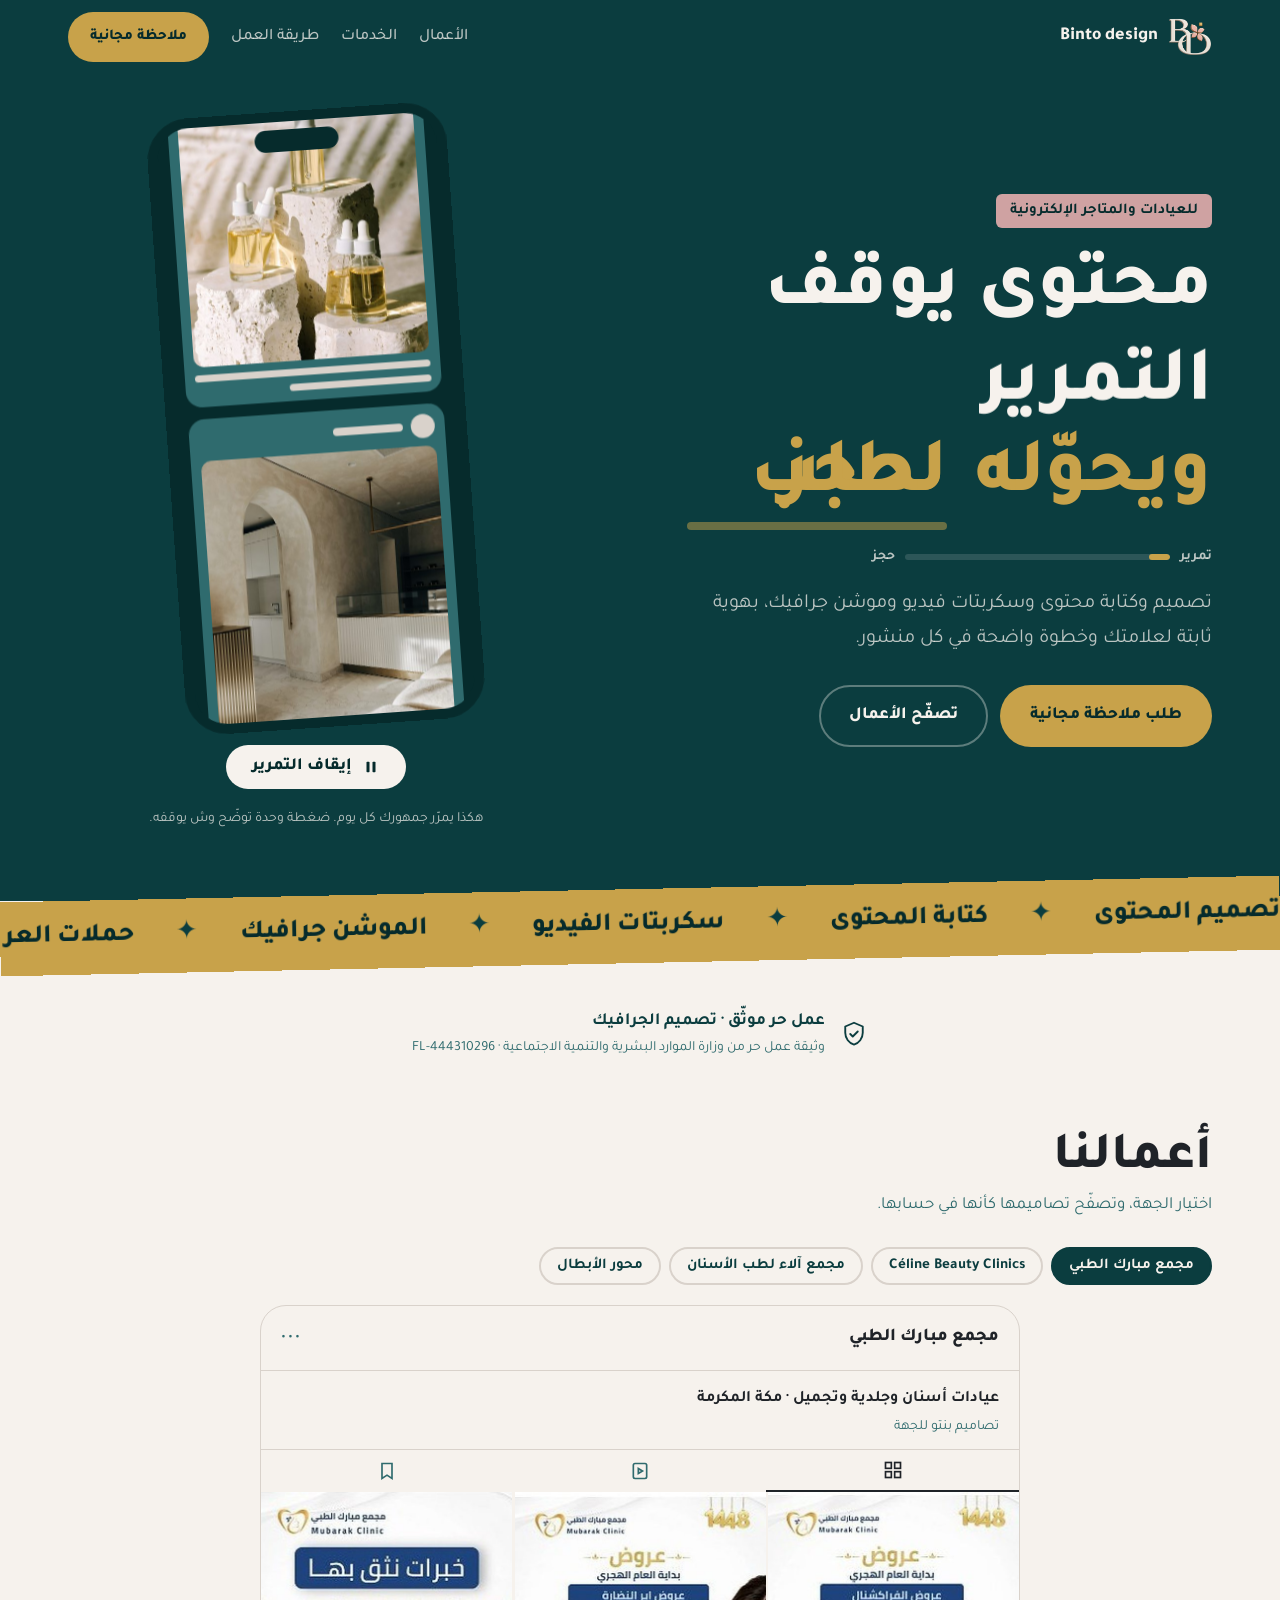
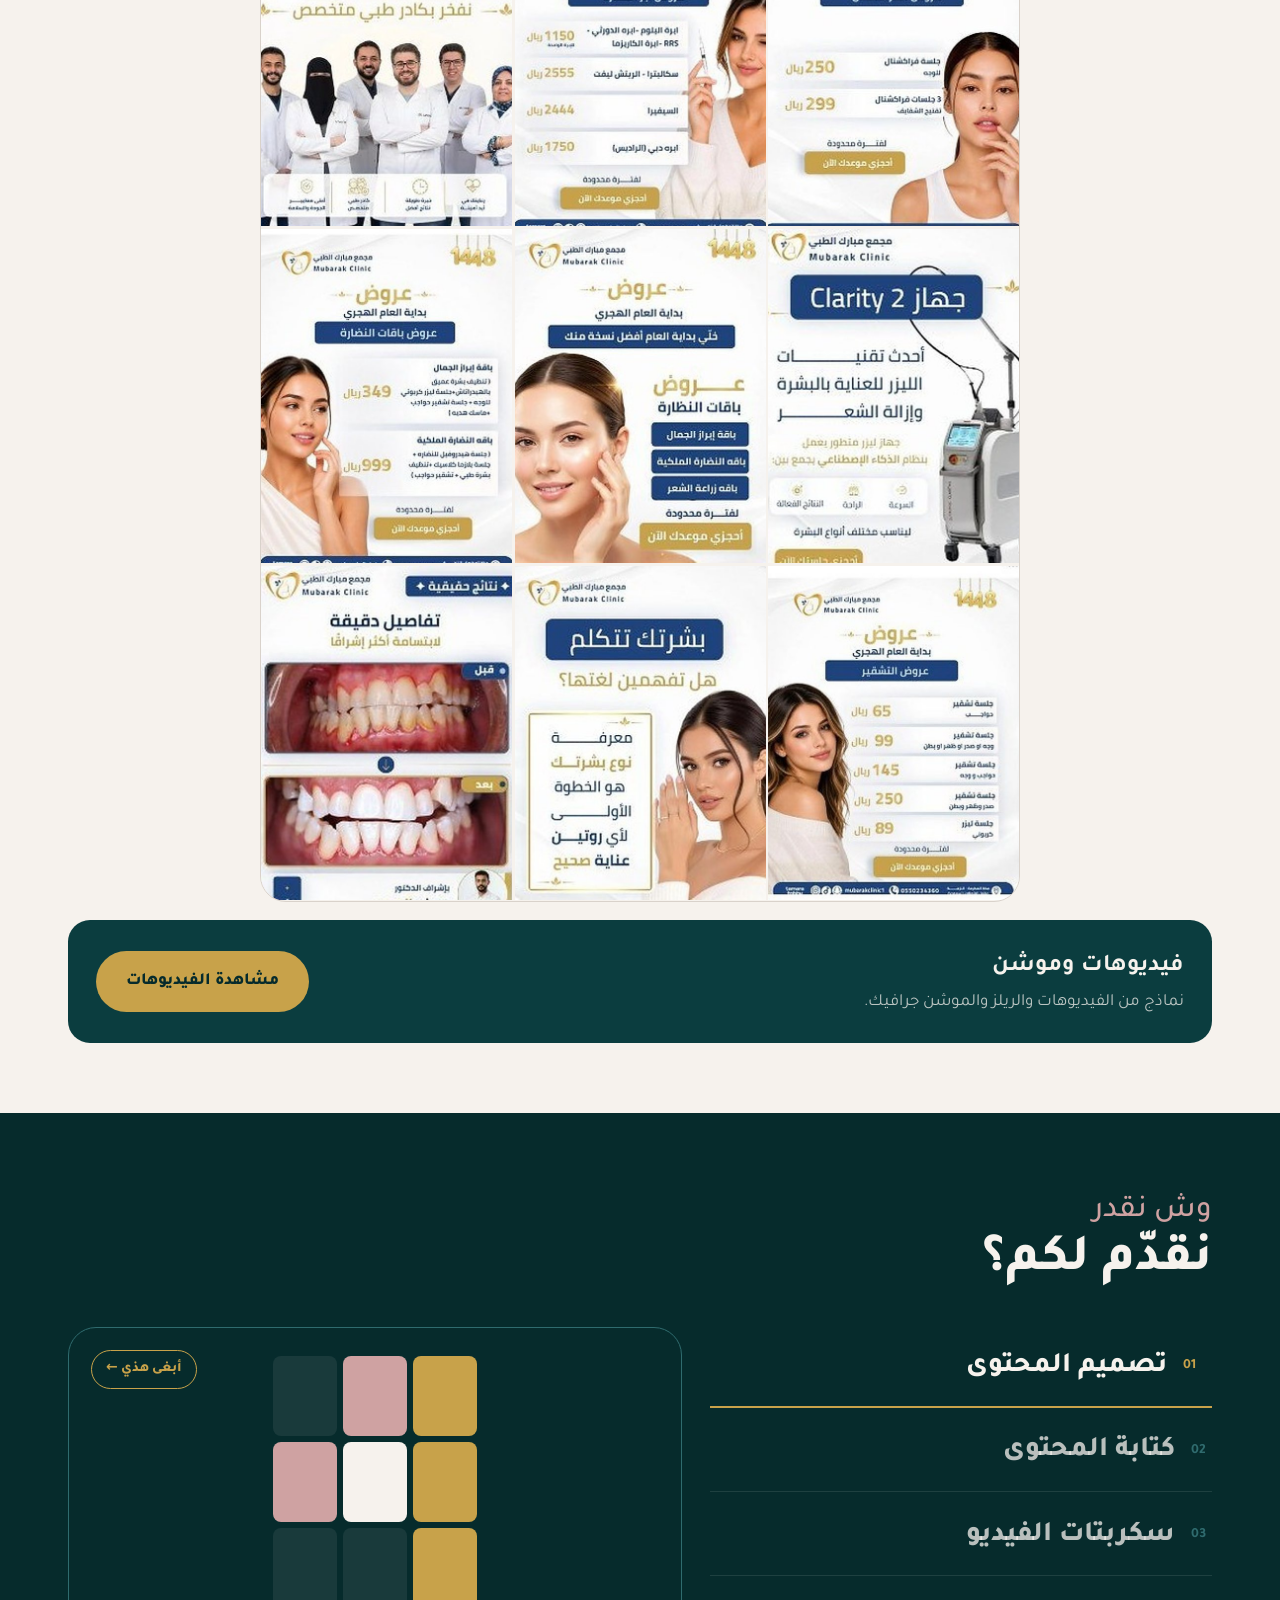
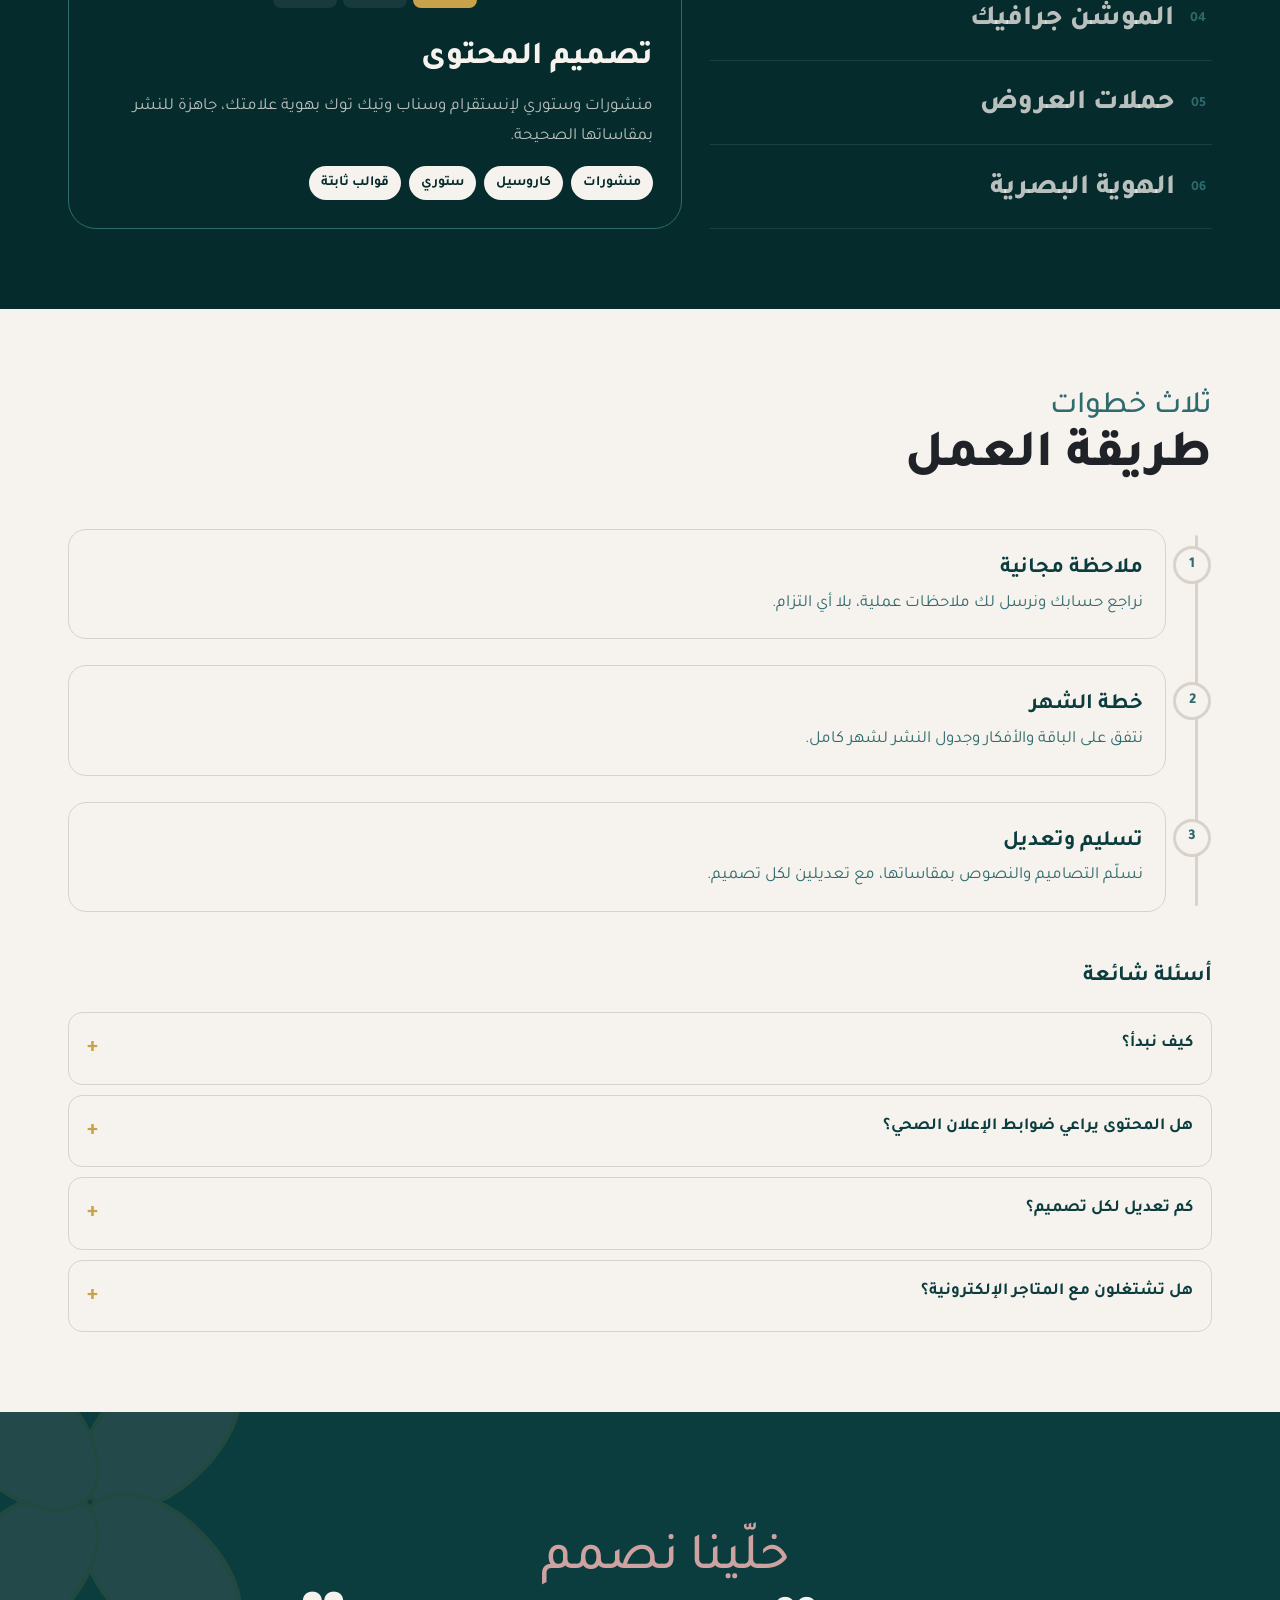
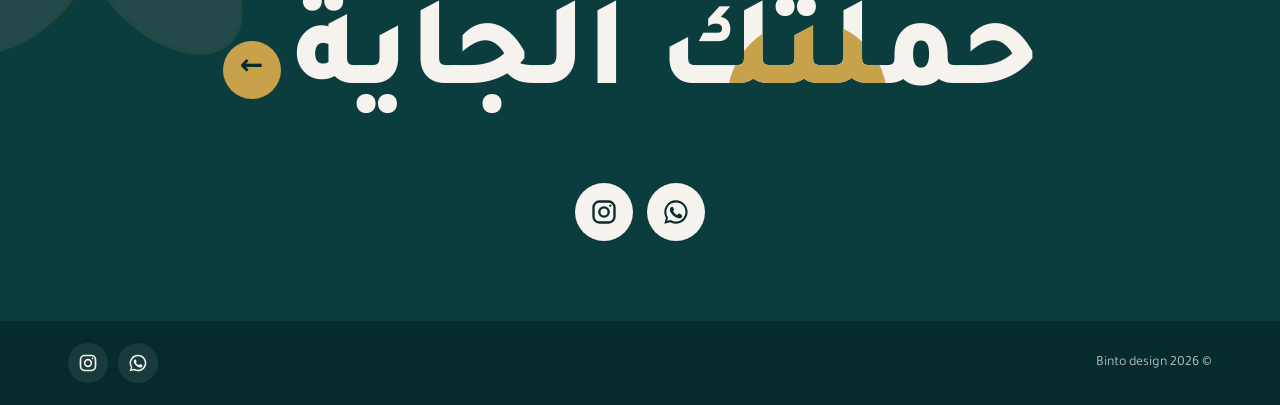
==== commit 71da7bd6: "الدومين الجديد bintodesign.net في الروابط والمعاينة وخريطة الموقع Co-Authored-By: Claude Opus 5.5 <n" ====
--- a/index.html
+++ b/index.html
@@ -6,10 +6,10 @@
 <meta name="description" content="Binto design: تصميم وكتابة محتوى وسكربتات فيديو وموشن جرافيك للعيادات والمتاجر الإلكترونية، بهدف واحد: حجز أو طلب.">
 <meta property="og:title" content="Binto design — محتوى يحوّل المتابع إلى حجز وطلب">
 <meta property="og:description" content="تصميم وكتابة محتوى وسكربتات فيديو وموشن جرافيك للعيادات والمتاجر الإلكترونية. ملاحظة مجانية على حسابك، بلا التزام.">
-<meta property="og:image" content="https://bintodesign.netlify.app/images/hero.jpg">
-<meta property="og:url" content="https://bintodesign.netlify.app/">
+<meta property="og:image" content="https://bintodesign.net/images/hero.jpg">
+<meta property="og:url" content="https://bintodesign.net/">
 <meta name="twitter:card" content="summary_large_image">
-<link rel="canonical" href="https://bintodesign.netlify.app/">
+<link rel="canonical" href="https://bintodesign.net/">
 <meta property="og:type" content="website">
 <meta name="theme-color" content="#0b3d3f">
 <link rel="icon" type="image/png" href="images/favicon.png">
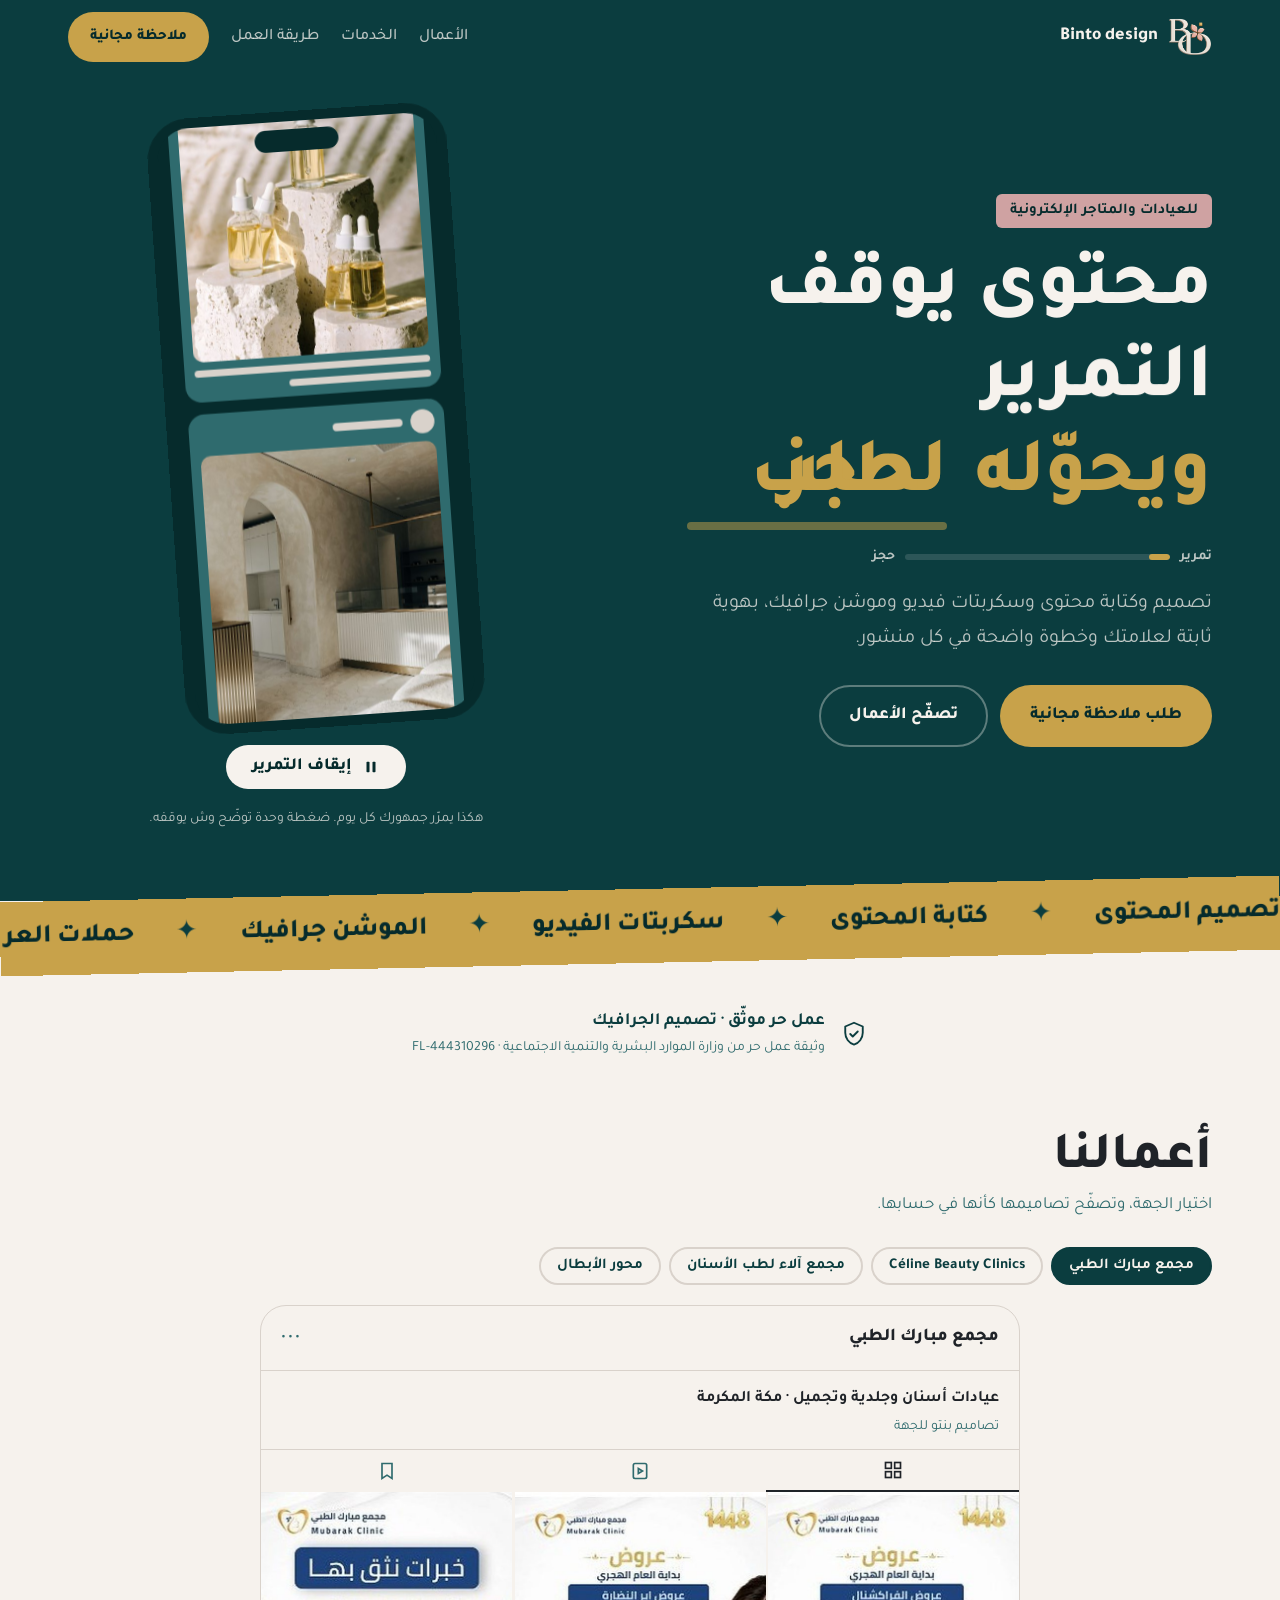
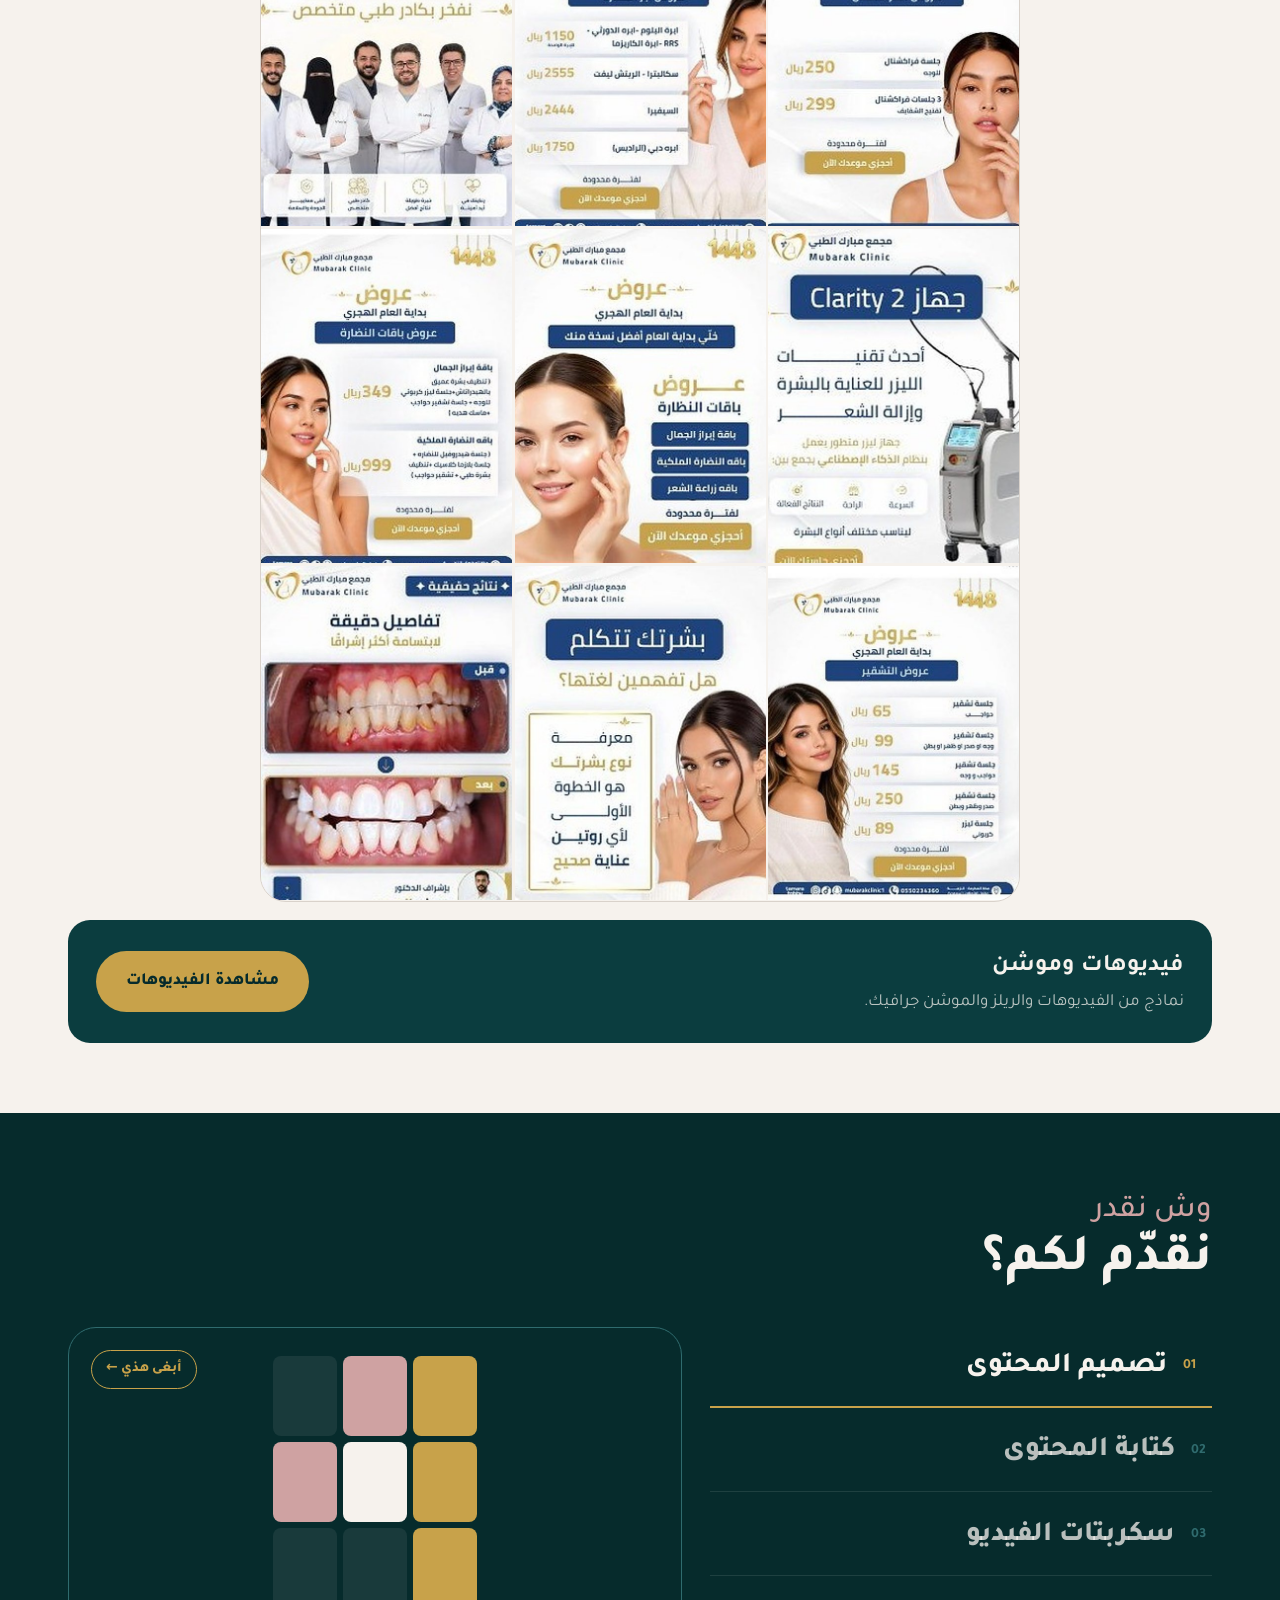
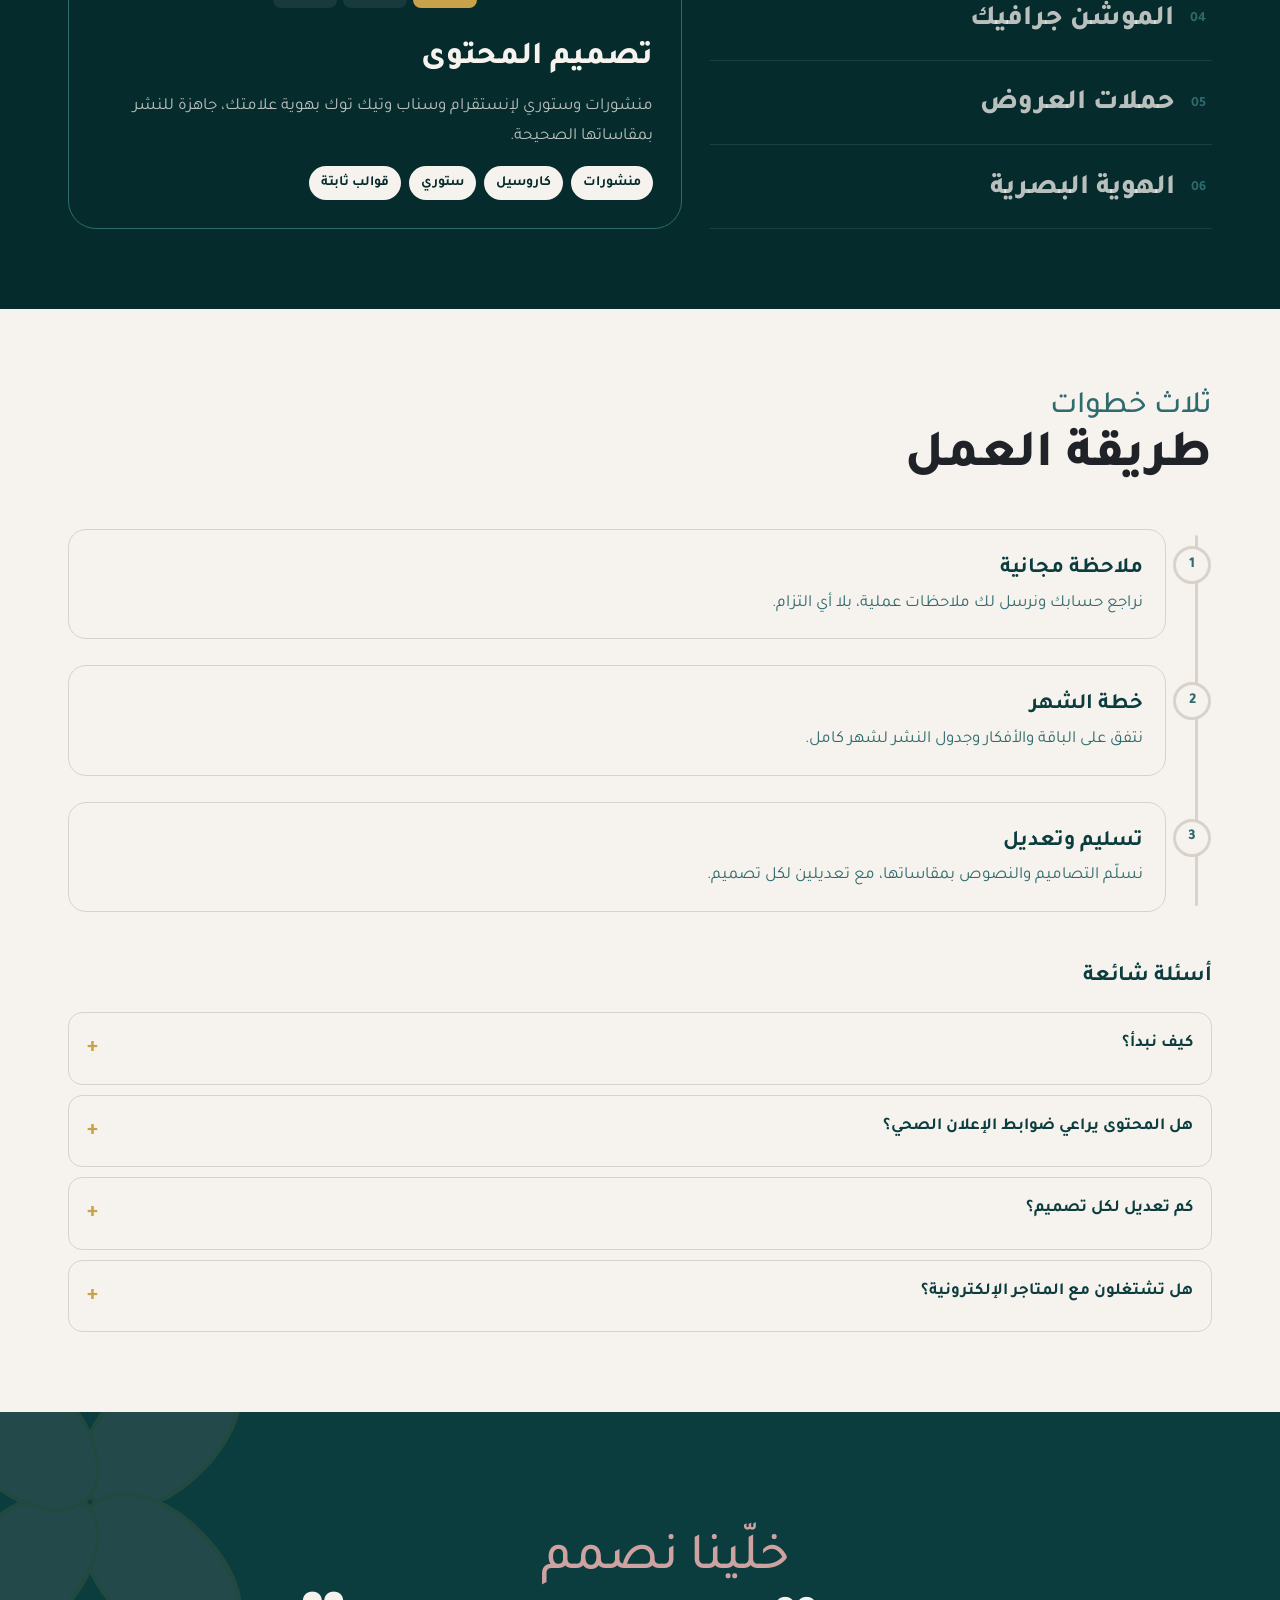
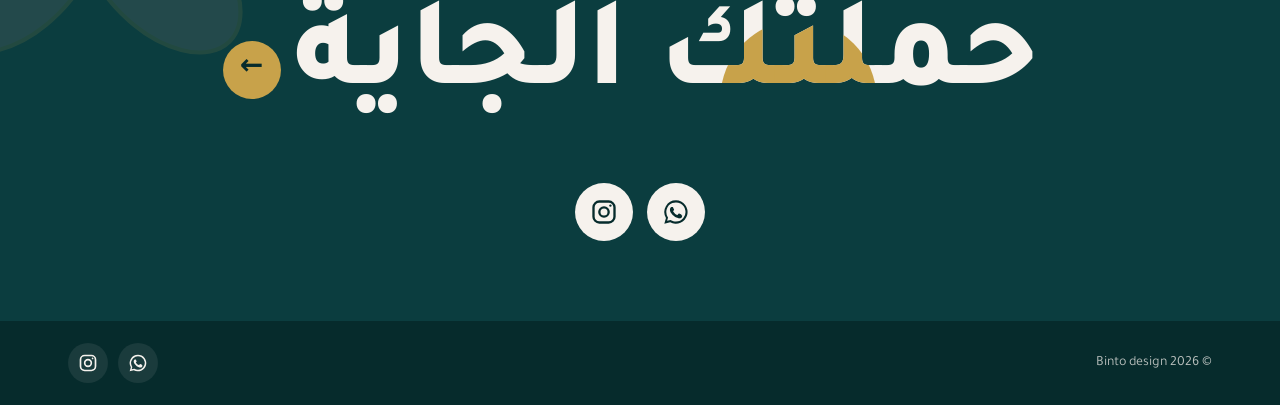
==== commit 7e84691a: "تتبّع أناليتكس ونقرات الواتساب في /ip و/p و/v، وصورة مشاركة للرئيسية، وضغط صورة الغلاف Co-Authored-B" ====
--- a/index.html
+++ b/index.html
@@ -6,7 +6,7 @@
 <meta name="description" content="Binto design: تصميم وكتابة محتوى وسكربتات فيديو وموشن جرافيك للعيادات والمتاجر الإلكترونية، بهدف واحد: حجز أو طلب.">
 <meta property="og:title" content="Binto design — محتوى يحوّل المتابع إلى حجز وطلب">
 <meta property="og:description" content="تصميم وكتابة محتوى وسكربتات فيديو وموشن جرافيك للعيادات والمتاجر الإلكترونية. ملاحظة مجانية على حسابك، بلا التزام.">
-<meta property="og:image" content="https://bintodesign.net/images/hero.jpg">
+<meta property="og:image" content="https://bintodesign.net/images/og-home.jpg">
 <meta property="og:url" content="https://bintodesign.net/">
 <meta name="twitter:card" content="summary_large_image">
 <link rel="canonical" href="https://bintodesign.net/">
